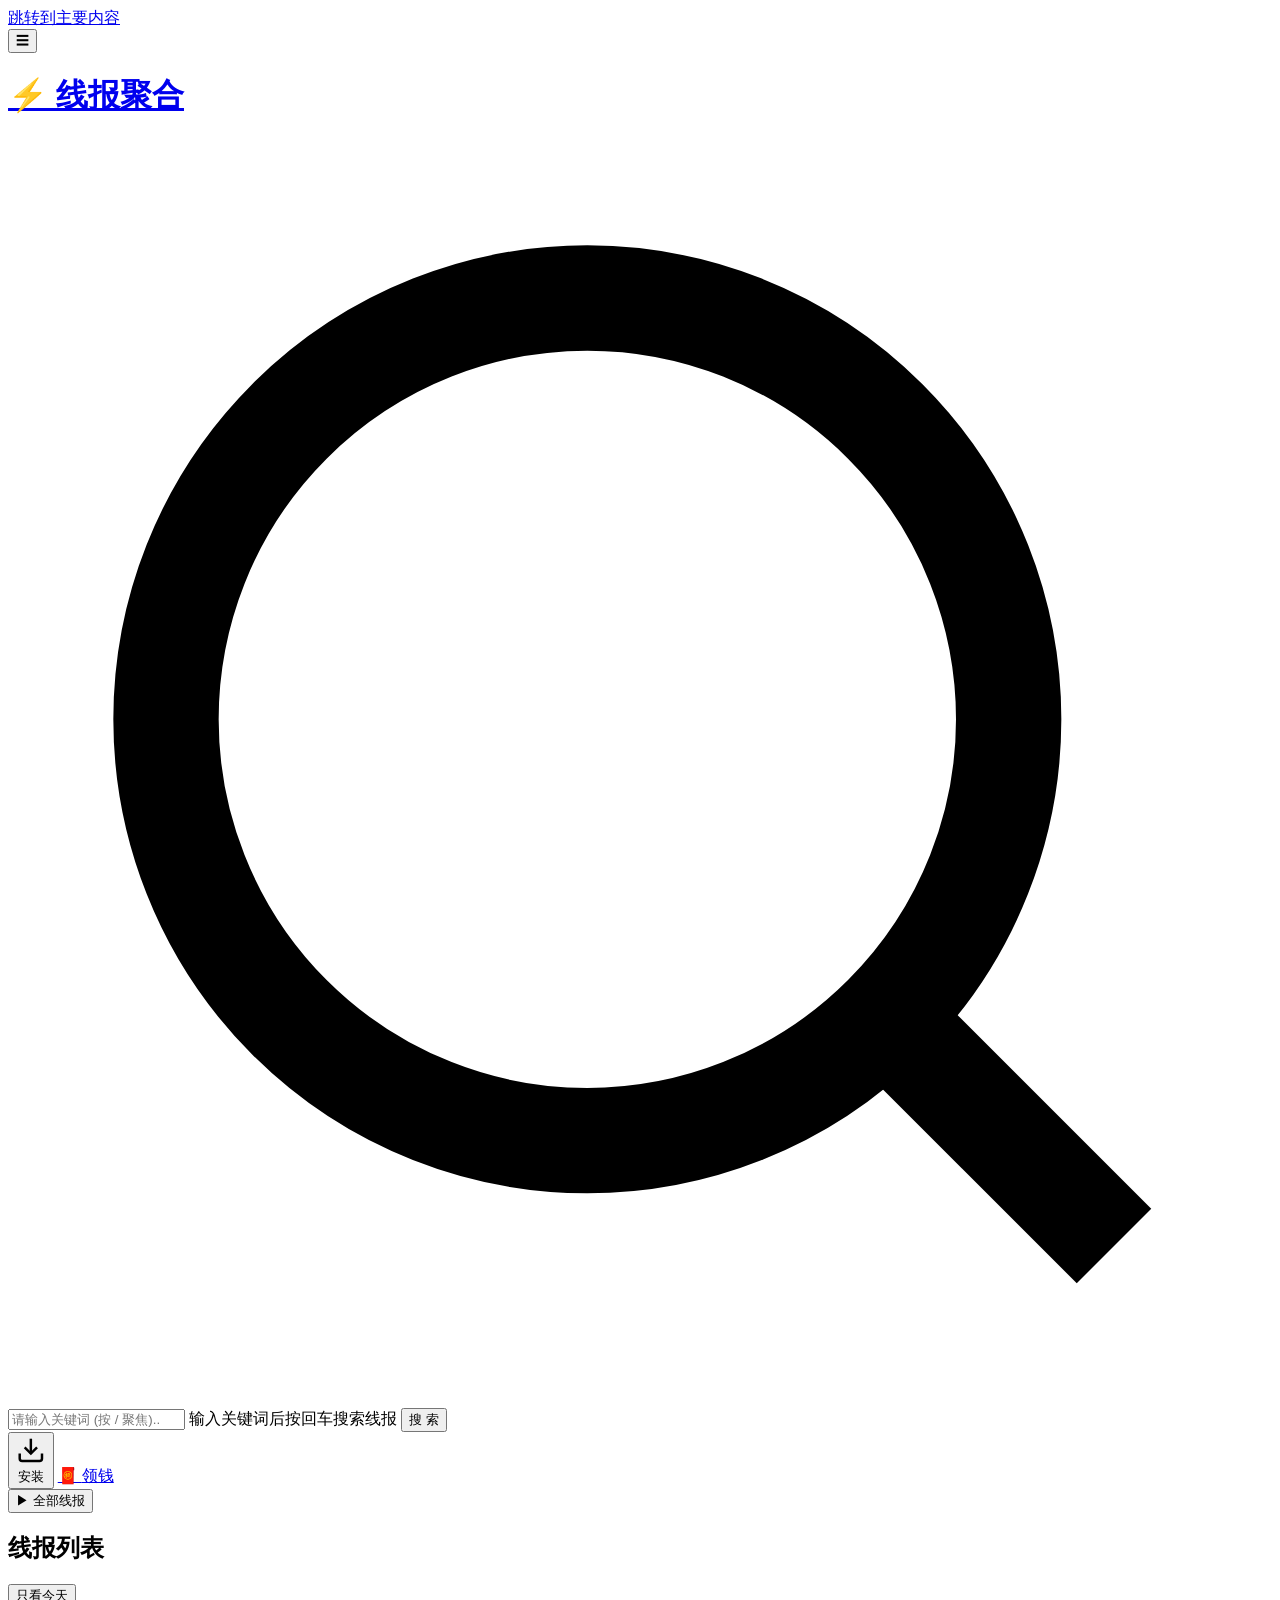
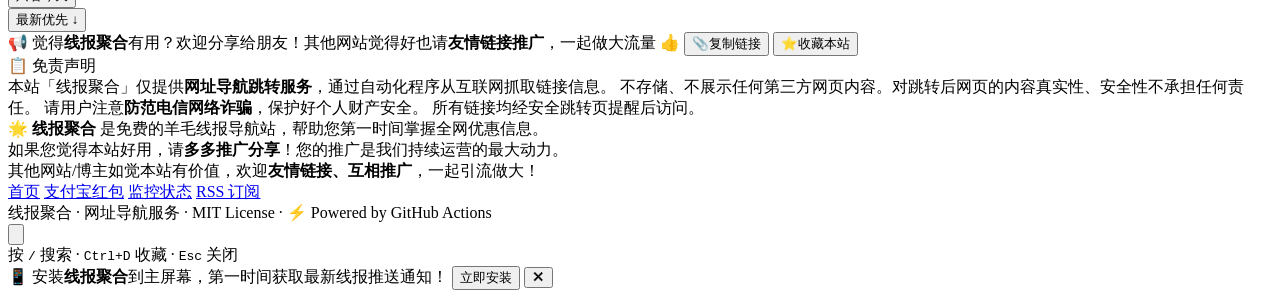
==== index.html @ 407265da "feat: add RSS subscribe link to footer" ====
<!DOCTYPE html>
<html lang="zh-CN">
<head>
<meta charset="UTF-8">
<meta name="viewport" content="width=device-width,initial-scale=1.0,viewport-fit=cover">
<meta http-equiv="X-Content-Type-Options" content="nosniff">
<meta http-equiv="Content-Security-Policy" content="default-src 'self'; style-src 'self' 'unsafe-inline'; script-src 'self' 'unsafe-inline'; img-src 'self' data: https:; connect-src 'self' https://gist.githubusercontent.com; font-src 'self'; object-src 'none'">
<meta http-equiv="Referrer-Policy" content="strict-origin-when-cross-origin">
<meta name="theme-color" content="#1976d2">
<title>线报聚合 - 实时监控全网羊毛线报</title>
<meta name="description" content="线报聚合：自动聚合全网羊毛线报、优惠信息、活动促销，实时更新，一键跳转。支持PWA推送通知，第一时间掌握最新线报">
<meta name="keywords" content="线报,羊毛,优惠,促销,薅羊毛,线报聚合,京东,淘宝,拼多多,红包,免费,限时活动">
<meta name="news_keywords" content="线报,羊毛,优惠,促销,红包">
<meta name="robots" content="index,follow,max-snippet:200,max-image-preview:large">
<meta name="renderer" content="webkit">
<meta name="apple-mobile-web-app-title" content="线报聚合">
<meta name="apple-mobile-web-app-capable" content="yes">
<!-- Open Graph -->
<meta property="og:title" content="线报聚合 - 实时监控全网羊毛线报">
<meta property="og:description" content="自动聚合全网羊毛线报、优惠促销信息，实时更新一键跳转，PWA推送通知第一时间掌握最新线报">
<meta property="og:type" content="website">
<meta property="og:url" content="./">
<meta property="og:image" content="./public/icon-512.png">
<meta property="og:site_name" content="线报聚合">
<meta property="og:locale" content="zh_CN">
<!-- Twitter Card -->
<meta name="twitter:card" content="summary_large_image">
<meta name="twitter:title" content="线报聚合 - 实时监控全网羊毛线报">
<meta name="twitter:description" content="自动聚合全网羊毛线报、优惠促销信息，实时更新一键跳转，PWA推送通知第一时间掌握最新线报">
<meta name="twitter:image" content="./public/icon-512.png">
<!-- Canonical -->
<link rel="canonical" href="./">
<link rel="dns-prefetch" href="https://github.githubassets.com">
<link rel="preload" href="items_latest.json" as="fetch" fetchpriority="high" crossorigin>
<!-- Icons -->
<link rel="icon" type="image/svg+xml" href="public/favicon.svg">
<link rel="apple-touch-icon" href="public/icon-192.png">
<link rel="manifest" href="manifest.json">
<link rel="alternate" type="application/atom+xml" title="线报聚合 RSS Feed" href="feed.xml">
<!-- JSON-LD -->
<script type="application/ld+json">
{"@context":"https://schema.org","@type":"WebApplication","name":"线报聚合","url":"./","description":"实时聚合全网羊毛线报、优惠促销信息，网址导航跳转服务","applicationCategory":"UtilitiesApplication","operatingSystem":"Web","offers":{"@type":"Offer","price":"0","priceCurrency":"CNY"},"browserRequirements":"Requires JavaScript. Requires HTML5."}
</script>
<script type="application/ld+json">
{"@context":"https://schema.org","@type":"DataFeed","name":"线报聚合 - 羊毛线报数据","description":"全网羊毛线报、优惠促销信息聚合数据","url":"./items.json","dataFeedElement":{"@type":"DataFeedItem","dateCreated":"2026-01-01"}}
</script>
<link rel="stylesheet" href="public/css/app.css?v=20250616">
</head>
<body>

<!-- Skip link for screen readers / keyboard users -->
<a id="skip-link" href="#content">跳转到主要内容</a>

<!-- ===== HEADER ===== -->
<header id="header" role="banner">
  <button id="icon-menu" onclick="toggleCatDropdown()" aria-label="打开来源分类菜单">&#9776;</button>
  <h1 id="logo"><a href="./" aria-label="线报聚合首页">⚡ 线报聚合</a></h1>
  <div class="header-divider" aria-hidden="true"></div>
  <form id="search-form" onsubmit="handleSearch(event)" role="search" aria-label="搜索线报">
    <svg viewBox="0 0 24 24" fill="none" stroke="currentColor" stroke-width="2" aria-hidden="true"><circle cx="11" cy="11" r="8"/><line x1="21" y1="21" x2="16.65" y2="16.65"/></svg>
    <input id="search-input" type="search" autocomplete="off" placeholder="请输入关键词 (按 / 聚焦).." aria-label="搜索关键词" aria-describedby="search-desc">
    <span id="search-desc" class="sr-only">输入关键词后按回车搜索线报</span>
    <button type="submit" id="search-btn" aria-label="执行搜索">搜 索</button>
  </form>
  <nav id="menu" role="navigation" aria-label="主导航">
    <button id="install-btn" onclick="installApp()" title="安装到主屏幕" aria-label="安装应用到主屏幕">
      <svg viewBox="0 0 24 24" fill="none" stroke="currentColor" stroke-width="2" aria-hidden="true"><path d="M21 15v4a2 2 0 0 1-2 2H5a2 2 0 0 1-2-2v-4"/><polyline points="7 10 12 15 17 10"/><line x1="12" y1="15" x2="12" y2="3"/></svg>
      <span>安装</span>
    </button>
    <a id="redpacket-btn" href="./alipay-redpacket.html" title="支付宝领红包" aria-label="支付宝每日领红包">
      🧧
      <span>领钱</span>
    </a>
  </nav>
</header>

<!-- ===== MOBILE CATEGORY TOGGLE ===== -->
<button id="cat-toggle-bar" onclick="toggleCatDropdown()" aria-label="展开来源分类" aria-expanded="false">
  <span class="toggle-arrow" aria-hidden="true">▶</span>
  <span id="cat-toggle-text">全部线报</span>
</button>
<div id="cat-dropdown" role="listbox" aria-label="选择来源分类"></div>

<!-- ===== MAIN APP ===== -->
<div id="app">
  <!-- Sidebar -->
  <aside id="sidebar" role="complementary" aria-label="来源分类筛选">
    <nav class="cat-section" id="sidebar-cats" role="navigation" aria-label="来源列表"></nav>
  </aside>

  <!-- Content -->
  <main id="content" role="main" aria-label="线报内容" tabindex="-1">
    <!-- View bar (mobile only) -->

    <!-- List View -->
    <section id="list-view" aria-label="线报列表">
      <h2 class="sr-only">线报列表</h2>
      <div id="status-bar" role="status" aria-live="polite">
        <span id="status-text" aria-busy="true">
          <div class="skeleton-item"><div class="skeleton-badge"></div><div class="skeleton-body"><div class="skeleton-line w80"></div><div class="skeleton-line w40"></div></div></div>
          <div class="skeleton-item"><div class="skeleton-badge"></div><div class="skeleton-body"><div class="skeleton-line w60"></div><div class="skeleton-line w40"></div></div></div>
          <div class="skeleton-item"><div class="skeleton-badge"></div><div class="skeleton-body"><div class="skeleton-line w80"></div><div class="skeleton-line w40"></div></div></div>
          <div class="skeleton-item"><div class="skeleton-badge"></div><div class="skeleton-body"><div class="skeleton-line w60"></div><div class="skeleton-line w40"></div></div></div>
          <div class="skeleton-item"><div class="skeleton-badge"></div><div class="skeleton-body"><div class="skeleton-line w80"></div><div class="skeleton-line w40"></div></div></div>
        </span>
        <span id="last-update"></span>
      </div>
      <div id="filter-toolbar" role="toolbar" aria-label="筛选与排序工具栏">
        <button id="today-toggle" class="filter-btn" onclick="toggleTodayFilter()" aria-label="只看今天的线报" aria-pressed="false">只看今天</button>
        <div class="toolbar-sep" aria-hidden="true"></div>
        <button id="sort-btn" class="filter-btn" onclick="toggleSortOrder()" aria-label="切换时间排序方式">最新优先 ↓</button>
        <span id="item-count" aria-live="polite"></span>
      </div>
      <!-- 推广横幅 -->
      <div id="promo-banner" role="complementary" aria-label="推广本站">
        <span class="promo-icon">📢</span>
        <span class="promo-text">觉得<strong>线报聚合</strong>有用？欢迎分享给朋友！其他网站觉得好也请<strong>友情链接推广</strong>，一起做大流量 👍</span>
        <span class="promo-actions">
          <button class="promo-btn promo-btn-primary" onclick="copySiteLink()">📎复制链接</button>
          <button class="promo-btn promo-btn-secondary" onclick="showBookmarkTip()">⭐收藏本站</button>
        </span>
      </div>
      <div class="list-wrap" id="item-list" role="list" aria-label="线报条目列表"></div>
      <nav id="pagination" role="navigation" aria-label="分页导航"></nav>
    </section>

    

  </main>
</div>

<!-- ===== FOOTER ===== -->
<footer id="footer" role="contentinfo">
  <div class="footer-inner">
    <!-- Disclaimer section -->
    <div class="footer-section">
      <div class="footer-section-title">📋 免责声明</div>
      <div class="footer-disclaimer">
        本站「线报聚合」仅提供<strong>网址导航跳转服务</strong>，通过自动化程序从互联网抓取链接信息。
        不存储、不展示任何第三方网页内容。对跳转后网页的内容真实性、安全性不承担任何责任。
        请用户注意<strong>防范电信网络诈骗</strong>，保护好个人财产安全。
        所有链接均经安全跳转页提醒后访问。
      </div>
    </div>
    <!-- Promo section -->
    <div class="footer-section">
      <div class="footer-promo">
        🌟 <strong>线报聚合</strong> 是免费的羊毛线报导航站，帮助您第一时间掌握全网优惠信息。<br>
        如果您觉得本站好用，请<strong>多多推广分享</strong>！您的推广是我们持续运营的最大动力。<br>
        其他网站/博主如觉本站有价值，欢迎<strong>友情链接、互相推广</strong>，一起引流做大！
      </div>
    </div>
    <!-- Links -->
    <div class="footer-links">
      <a href="./">首页</a>
      <a href="./alipay-redpacket.html">支付宝红包</a>
      <a href="./status.html">监控状态</a>
      <a href="./feed.xml" target="_blank" rel="noopener">RSS 订阅</a>
    </div>
    <div class="footer-copy">线报聚合 · 网址导航服务 · MIT License · ⚡ Powered by GitHub Actions</div>
  </div>
</footer>

<!-- ===== BACK TO TOP ===== -->
<button id="back-top" onclick="window.scrollTo({top:0,behavior:'smooth'})" aria-label="返回顶部">
  <svg viewBox="0 0 24 24" fill="none" stroke="currentColor" stroke-width="2" stroke-linecap="round" aria-hidden="true"><polyline points="18 15 12 9 6 15"/></svg>
</button>

<!-- Keyboard hints (desktop only) -->
<div class="kbd-hint" id="kbd-hint" aria-hidden="true">
  按 <kbd>/</kbd> 搜索 · <kbd>Ctrl+D</kbd> 收藏 · <kbd>Esc</kbd> 关闭
</div>

<!-- Bookmark Toast -->
<div id="bookmark-toast" role="alert" aria-live="polite"></div>

<!-- PWA Install Banner -->
<div id="pwa-banner" role="alert" aria-label="安装应用">
  <span class="pwa-icon">📱</span>
  <span class="pwa-text">安装<strong>线报聚合</strong>到主屏幕，第一时间获取最新线报推送通知！</span>
  <button class="pwa-btn" onclick="installApp()">立即安装</button>
  <button class="pwa-close" onclick="closePwaBanner()" aria-label="关闭安装提示">✕</button>
</div>

<script src="public/js/app.js?v=20250616"></script>
</body>
</html>
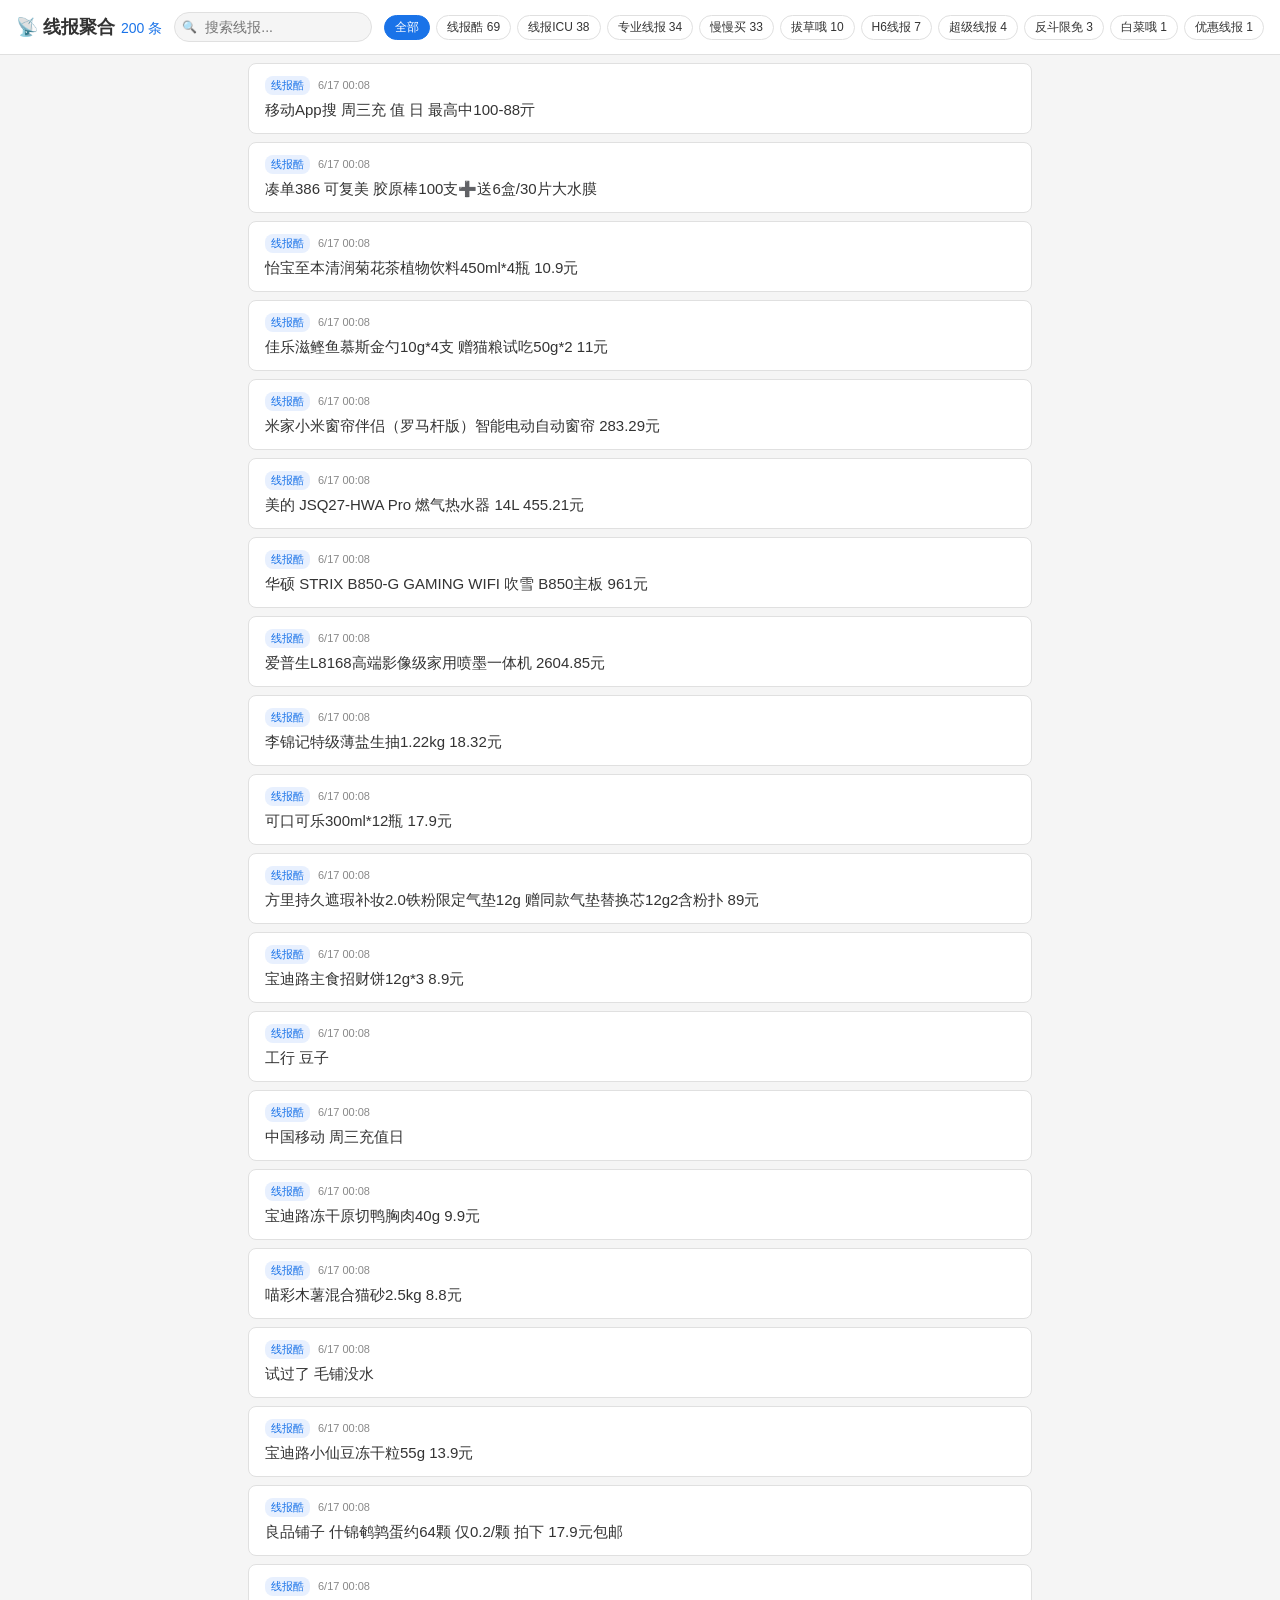
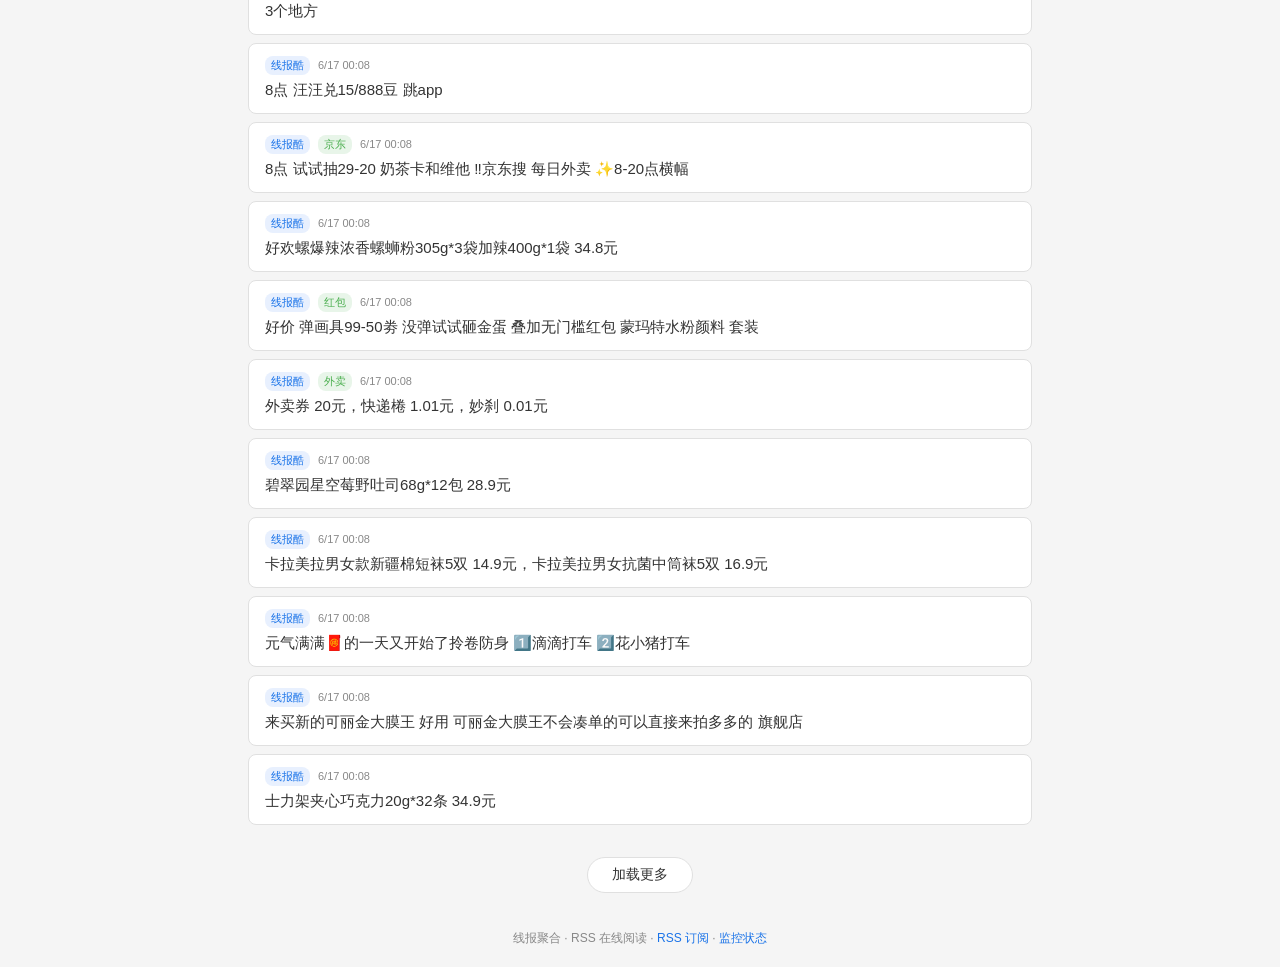
==== commit 48161004: "refactor: RSS-centric frontend - single HTML reads feed.xml only - New index.html: single-file RSS r" ====
--- a/index.html
+++ b/index.html
@@ -2,186 +2,236 @@
 <html lang="zh-CN">
 <head>
 <meta charset="UTF-8">
-<meta name="viewport" content="width=device-width,initial-scale=1.0,viewport-fit=cover">
-<meta http-equiv="X-Content-Type-Options" content="nosniff">
-<meta http-equiv="Content-Security-Policy" content="default-src 'self'; style-src 'self' 'unsafe-inline'; script-src 'self' 'unsafe-inline'; img-src 'self' data: https:; connect-src 'self' https://gist.githubusercontent.com; font-src 'self'; object-src 'none'">
-<meta http-equiv="Referrer-Policy" content="strict-origin-when-cross-origin">
-<meta name="theme-color" content="#1976d2">
-<title>线报聚合 - 实时监控全网羊毛线报</title>
-<meta name="description" content="线报聚合：自动聚合全网羊毛线报、优惠信息、活动促销，实时更新，一键跳转。支持PWA推送通知，第一时间掌握最新线报">
-<meta name="keywords" content="线报,羊毛,优惠,促销,薅羊毛,线报聚合,京东,淘宝,拼多多,红包,免费,限时活动">
-<meta name="news_keywords" content="线报,羊毛,优惠,促销,红包">
-<meta name="robots" content="index,follow,max-snippet:200,max-image-preview:large">
-<meta name="renderer" content="webkit">
-<meta name="apple-mobile-web-app-title" content="线报聚合">
-<meta name="apple-mobile-web-app-capable" content="yes">
-<!-- Open Graph -->
-<meta property="og:title" content="线报聚合 - 实时监控全网羊毛线报">
-<meta property="og:description" content="自动聚合全网羊毛线报、优惠促销信息，实时更新一键跳转，PWA推送通知第一时间掌握最新线报">
-<meta property="og:type" content="website">
-<meta property="og:url" content="./">
-<meta property="og:image" content="./public/icon-512.png">
-<meta property="og:site_name" content="线报聚合">
-<meta property="og:locale" content="zh_CN">
-<!-- Twitter Card -->
-<meta name="twitter:card" content="summary_large_image">
-<meta name="twitter:title" content="线报聚合 - 实时监控全网羊毛线报">
-<meta name="twitter:description" content="自动聚合全网羊毛线报、优惠促销信息，实时更新一键跳转，PWA推送通知第一时间掌握最新线报">
-<meta name="twitter:image" content="./public/icon-512.png">
-<!-- Canonical -->
-<link rel="canonical" href="./">
-<link rel="dns-prefetch" href="https://github.githubassets.com">
-<link rel="preload" href="items_latest.json" as="fetch" fetchpriority="high" crossorigin>
-<!-- Icons -->
-<link rel="icon" type="image/svg+xml" href="public/favicon.svg">
-<link rel="apple-touch-icon" href="public/icon-192.png">
-<link rel="manifest" href="manifest.json">
-<link rel="alternate" type="application/atom+xml" title="线报聚合 RSS Feed" href="feed.xml">
-<!-- JSON-LD -->
-<script type="application/ld+json">
-{"@context":"https://schema.org","@type":"WebApplication","name":"线报聚合","url":"./","description":"实时聚合全网羊毛线报、优惠促销信息，网址导航跳转服务","applicationCategory":"UtilitiesApplication","operatingSystem":"Web","offers":{"@type":"Offer","price":"0","priceCurrency":"CNY"},"browserRequirements":"Requires JavaScript. Requires HTML5."}
-</script>
-<script type="application/ld+json">
-{"@context":"https://schema.org","@type":"DataFeed","name":"线报聚合 - 羊毛线报数据","description":"全网羊毛线报、优惠促销信息聚合数据","url":"./items.json","dataFeedElement":{"@type":"DataFeedItem","dateCreated":"2026-01-01"}}
-</script>
-<link rel="stylesheet" href="public/css/app.css?v=20250616">
+<meta name="viewport" content="width=device-width,initial-scale=1.0">
+<title>线报聚合 - RSS 阅读器</title>
+<meta name="description" content="全网羊毛线报实时聚合，RSS 在线阅读">
+<meta name="theme-color" content="#1a73e8">
+<link rel="alternate" type="application/atom+xml" title="RSS Feed" href="feed.xml">
+<link rel="icon" href="data:image/svg+xml,<svg xmlns='http://www.w3.org/2000/svg' viewBox='0 0 100 100'><text y='.9em' font-size='90'>📡</text></svg>">
+<style>
+*{margin:0;padding:0;box-sizing:border-box}
+:root{--bg:#f5f5f5;--card:#fff;--text:#333;--text2:#888;--accent:#1a73e8;--border:#e0e0e0;--tag:#e8f0fe;--tag-text:#1a73e8;--new:#e8f5e9;--hover:#fafafa}
+@media(prefers-color-scheme:dark){:root{--bg:#1a1a1a;--card:#2a2a2a;--text:#e0e0e0;--text2:#999;--accent:#8ab4f8;--border:#404040;--tag:#1a3a5c;--tag-text:#8ab4f8;--new:#1a3a1a;--hover:#333}}
+body{font-family:-apple-system,BlinkMacSystemFont,"Segoe UI",Roboto,sans-serif;background:var(--bg);color:var(--text);line-height:1.5}
+header{background:var(--card);border-bottom:1px solid var(--border);padding:12px 16px;position:sticky;top:0;z-index:10;display:flex;align-items:center;gap:12px;flex-wrap:wrap}
+header h1{font-size:18px;white-space:nowrap}
+header h1 a{color:var(--text);text-decoration:none}
+header h1 span{color:var(--accent);font-size:14px;font-weight:normal;margin-left:6px}
+.search-box{flex:1;min-width:160px;max-width:320px;position:relative}
+.search-box input{width:100%;padding:6px 10px 6px 30px;border:1px solid var(--border);border-radius:20px;font-size:14px;background:var(--bg);color:var(--text);outline:none}
+.search-box input:focus{border-color:var(--accent)}
+.search-box::before{content:"🔍";position:absolute;left:8px;top:50%;transform:translateY(-50%);font-size:12px}
+.source-filter{display:flex;gap:6px;flex-wrap:wrap;align-items:center}
+.source-filter button{padding:3px 10px;border:1px solid var(--border);border-radius:14px;font-size:12px;background:var(--card);color:var(--text);cursor:pointer;white-space:nowrap}
+.source-filter button.active{background:var(--accent);color:#fff;border-color:var(--accent)}
+.source-filter button:hover{opacity:.85}
+.stats{font-size:12px;color:var(--text2);white-space:nowrap}
+main{max-width:800px;margin:0 auto;padding:8px}
+.entry{background:var(--card);border:1px solid var(--border);border-radius:8px;padding:12px 16px;margin-bottom:8px;transition:background .15s}
+.entry:hover{background:var(--hover)}
+.entry.is-new{border-left:3px solid var(--accent)}
+.entry-header{display:flex;align-items:center;gap:8px;margin-bottom:4px}
+.entry-source{font-size:11px;padding:1px 6px;border-radius:8px;background:var(--tag);color:var(--tag-text);white-space:nowrap}
+.entry-time{font-size:11px;color:var(--text2)}
+.entry-title{font-size:15px;font-weight:500}
+.entry-title a{color:var(--text);text-decoration:none}
+.entry-title a:hover{color:var(--accent)}
+.entry-cat{font-size:11px;padding:1px 6px;border-radius:8px;background:var(--new);color:#4caf50}
+.empty{text-align:center;padding:60px 20px;color:var(--text2)}
+.empty p{margin-top:8px;font-size:14px}
+.load-more{text-align:center;padding:16px}
+.load-more button{padding:8px 24px;border:1px solid var(--border);border-radius:20px;background:var(--card);color:var(--text);cursor:pointer;font-size:14px}
+.load-more button:hover{border-color:var(--accent);color:var(--accent)}
+footer{text-align:center;padding:20px;font-size:12px;color:var(--text2)}
+footer a{color:var(--accent);text-decoration:none}
+.loading{text-align:center;padding:40px;color:var(--text2)}
+@media(max-width:600px){
+  header{padding:8px 12px;gap:8px}
+  header h1{font-size:16px}
+  .search-box{max-width:none;min-width:100px}
+  main{padding:4px}
+  .entry{padding:10px 12px;border-radius:6px}
+  .entry-title{font-size:14px}
+}
+</style>
 </head>
 <body>
-
-<!-- Skip link for screen readers / keyboard users -->
-<a id="skip-link" href="#content">跳转到主要内容</a>
-
-<!-- ===== HEADER ===== -->
-<header id="header" role="banner">
-  <button id="icon-menu" onclick="toggleCatDropdown()" aria-label="打开来源分类菜单">&#9776;</button>
-  <h1 id="logo"><a href="./" aria-label="线报聚合首页">⚡ 线报聚合</a></h1>
-  <div class="header-divider" aria-hidden="true"></div>
-  <form id="search-form" onsubmit="handleSearch(event)" role="search" aria-label="搜索线报">
-    <svg viewBox="0 0 24 24" fill="none" stroke="currentColor" stroke-width="2" aria-hidden="true"><circle cx="11" cy="11" r="8"/><line x1="21" y1="21" x2="16.65" y2="16.65"/></svg>
-    <input id="search-input" type="search" autocomplete="off" placeholder="请输入关键词 (按 / 聚焦).." aria-label="搜索关键词" aria-describedby="search-desc">
-    <span id="search-desc" class="sr-only">输入关键词后按回车搜索线报</span>
-    <button type="submit" id="search-btn" aria-label="执行搜索">搜 索</button>
-  </form>
-  <nav id="menu" role="navigation" aria-label="主导航">
-    <button id="install-btn" onclick="installApp()" title="安装到主屏幕" aria-label="安装应用到主屏幕">
-      <svg viewBox="0 0 24 24" fill="none" stroke="currentColor" stroke-width="2" aria-hidden="true"><path d="M21 15v4a2 2 0 0 1-2 2H5a2 2 0 0 1-2-2v-4"/><polyline points="7 10 12 15 17 10"/><line x1="12" y1="15" x2="12" y2="3"/></svg>
-      <span>安装</span>
-    </button>
-    <a id="redpacket-btn" href="./alipay-redpacket.html" title="支付宝领红包" aria-label="支付宝每日领红包">
-      🧧
-      <span>领钱</span>
-    </a>
-  </nav>
+<header>
+  <h1><a href="./">📡 线报聚合</a><span id="count"></span></h1>
+  <div class="search-box"><input type="text" id="search" placeholder="搜索线报..."></div>
+  <div class="source-filter" id="sources"></div>
 </header>
-
-<!-- ===== MOBILE CATEGORY TOGGLE ===== -->
-<button id="cat-toggle-bar" onclick="toggleCatDropdown()" aria-label="展开来源分类" aria-expanded="false">
-  <span class="toggle-arrow" aria-hidden="true">▶</span>
-  <span id="cat-toggle-text">全部线报</span>
-</button>
-<div id="cat-dropdown" role="listbox" aria-label="选择来源分类"></div>
-
-<!-- ===== MAIN APP ===== -->
-<div id="app">
-  <!-- Sidebar -->
-  <aside id="sidebar" role="complementary" aria-label="来源分类筛选">
-    <nav class="cat-section" id="sidebar-cats" role="navigation" aria-label="来源列表"></nav>
-  </aside>
-
-  <!-- Content -->
-  <main id="content" role="main" aria-label="线报内容" tabindex="-1">
-    <!-- View bar (mobile only) -->
-
-    <!-- List View -->
-    <section id="list-view" aria-label="线报列表">
-      <h2 class="sr-only">线报列表</h2>
-      <div id="status-bar" role="status" aria-live="polite">
-        <span id="status-text" aria-busy="true">
-          <div class="skeleton-item"><div class="skeleton-badge"></div><div class="skeleton-body"><div class="skeleton-line w80"></div><div class="skeleton-line w40"></div></div></div>
-          <div class="skeleton-item"><div class="skeleton-badge"></div><div class="skeleton-body"><div class="skeleton-line w60"></div><div class="skeleton-line w40"></div></div></div>
-          <div class="skeleton-item"><div class="skeleton-badge"></div><div class="skeleton-body"><div class="skeleton-line w80"></div><div class="skeleton-line w40"></div></div></div>
-          <div class="skeleton-item"><div class="skeleton-badge"></div><div class="skeleton-body"><div class="skeleton-line w60"></div><div class="skeleton-line w40"></div></div></div>
-          <div class="skeleton-item"><div class="skeleton-badge"></div><div class="skeleton-body"><div class="skeleton-line w80"></div><div class="skeleton-line w40"></div></div></div>
-        </span>
-        <span id="last-update"></span>
-      </div>
-      <div id="filter-toolbar" role="toolbar" aria-label="筛选与排序工具栏">
-        <button id="today-toggle" class="filter-btn" onclick="toggleTodayFilter()" aria-label="只看今天的线报" aria-pressed="false">只看今天</button>
-        <div class="toolbar-sep" aria-hidden="true"></div>
-        <button id="sort-btn" class="filter-btn" onclick="toggleSortOrder()" aria-label="切换时间排序方式">最新优先 ↓</button>
-        <span id="item-count" aria-live="polite"></span>
-      </div>
-      <!-- 推广横幅 -->
-      <div id="promo-banner" role="complementary" aria-label="推广本站">
-        <span class="promo-icon">📢</span>
-        <span class="promo-text">觉得<strong>线报聚合</strong>有用？欢迎分享给朋友！其他网站觉得好也请<strong>友情链接推广</strong>，一起做大流量 👍</span>
-        <span class="promo-actions">
-          <button class="promo-btn promo-btn-primary" onclick="copySiteLink()">📎复制链接</button>
-          <button class="promo-btn promo-btn-secondary" onclick="showBookmarkTip()">⭐收藏本站</button>
-        </span>
-      </div>
-      <div class="list-wrap" id="item-list" role="list" aria-label="线报条目列表"></div>
-      <nav id="pagination" role="navigation" aria-label="分页导航"></nav>
-    </section>
-
-    
-
-  </main>
-</div>
-
-<!-- ===== FOOTER ===== -->
-<footer id="footer" role="contentinfo">
-  <div class="footer-inner">
-    <!-- Disclaimer section -->
-    <div class="footer-section">
-      <div class="footer-section-title">📋 免责声明</div>
-      <div class="footer-disclaimer">
-        本站「线报聚合」仅提供<strong>网址导航跳转服务</strong>，通过自动化程序从互联网抓取链接信息。
-        不存储、不展示任何第三方网页内容。对跳转后网页的内容真实性、安全性不承担任何责任。
-        请用户注意<strong>防范电信网络诈骗</strong>，保护好个人财产安全。
-        所有链接均经安全跳转页提醒后访问。
-      </div>
-    </div>
-    <!-- Promo section -->
-    <div class="footer-section">
-      <div class="footer-promo">
-        🌟 <strong>线报聚合</strong> 是免费的羊毛线报导航站，帮助您第一时间掌握全网优惠信息。<br>
-        如果您觉得本站好用，请<strong>多多推广分享</strong>！您的推广是我们持续运营的最大动力。<br>
-        其他网站/博主如觉本站有价值，欢迎<strong>友情链接、互相推广</strong>，一起引流做大！
-      </div>
-    </div>
-    <!-- Links -->
-    <div class="footer-links">
-      <a href="./">首页</a>
-      <a href="./alipay-redpacket.html">支付宝红包</a>
-      <a href="./status.html">监控状态</a>
-      <a href="./feed.xml" target="_blank" rel="noopener">RSS 订阅</a>
-    </div>
-    <div class="footer-copy">线报聚合 · 网址导航服务 · MIT License · ⚡ Powered by GitHub Actions</div>
-  </div>
-</footer>
-
-<!-- ===== BACK TO TOP ===== -->
-<button id="back-top" onclick="window.scrollTo({top:0,behavior:'smooth'})" aria-label="返回顶部">
-  <svg viewBox="0 0 24 24" fill="none" stroke="currentColor" stroke-width="2" stroke-linecap="round" aria-hidden="true"><polyline points="18 15 12 9 6 15"/></svg>
-</button>
-
-<!-- Keyboard hints (desktop only) -->
-<div class="kbd-hint" id="kbd-hint" aria-hidden="true">
-  按 <kbd>/</kbd> 搜索 · <kbd>Ctrl+D</kbd> 收藏 · <kbd>Esc</kbd> 关闭
-</div>
-
-<!-- Bookmark Toast -->
-<div id="bookmark-toast" role="alert" aria-live="polite"></div>
-
-<!-- PWA Install Banner -->
-<div id="pwa-banner" role="alert" aria-label="安装应用">
-  <span class="pwa-icon">📱</span>
-  <span class="pwa-text">安装<strong>线报聚合</strong>到主屏幕，第一时间获取最新线报推送通知！</span>
-  <button class="pwa-btn" onclick="installApp()">立即安装</button>
-  <button class="pwa-close" onclick="closePwaBanner()" aria-label="关闭安装提示">✕</button>
-</div>
-
-<script src="public/js/app.js?v=20250616"></script>
+<main id="feed"><div class="loading">加载中...</div></main>
+<div class="load-more" id="more" style="display:none"><button onclick="showMore()">加载更多</button></div>
+<footer>线报聚合 · RSS 在线阅读 · <a href="feed.xml" target="_blank">RSS 订阅</a> · <a href="status.html">监控状态</a></footer>
+
+<script>
+var PAGE_SIZE = 30;
+var allEntries = [];
+var filtered = [];
+var activeSource = 'all';
+var searchQuery = '';
+var shown = 0;
+
+function parseFeed(xml) {
+  var parser = new DOMParser();
+  var doc = parser.parseFromString(xml, 'text/xml');
+  var ns = 'http://www.w3.org/2005/Atom';
+  var entries = [];
+  var els = doc.getElementsByTagNameNS(ns, 'entry');
+  for (var i = 0; i < els.length; i++) {
+    var e = els[i];
+    var title = e.getElementsByTagNameNS(ns, 'title');
+    var link = e.getElementsByTagNameNS(ns, 'link');
+    var updated = e.getElementsByTagNameNS(ns, 'updated');
+    var content = e.getElementsByTagNameNS(ns, 'content');
+    var category = e.getElementsByTagNameNS(ns, 'category');
+
+    var titleText = title.length ? title[0].textContent : '';
+    var href = link.length ? link[0].getAttribute('href') : '';
+    var timeText = updated.length ? updated[0].textContent : '';
+    var contentText = content.length ? content[0].textContent : '';
+    var catText = category.length ? category[0].getAttribute('term') : '';
+
+    // Extract source from content like "来源: XXX | 链接: ..."
+    var source = '';
+    if (contentText) {
+      var parts = contentText.split('|');
+      for (var j = 0; j < parts.length; j++) {
+        var p = parts[j].trim();
+        if (p.indexOf('来源:') === 0 || p.indexOf('来源：') === 0) {
+          source = p.replace(/^来源[:：]\s*/, '');
+          break;
+        }
+      }
+    }
+
+    // Format time for display
+    var displayTime = '';
+    var diffMin = 0;
+    if (timeText) {
+      var d = new Date(timeText);
+      if (!isNaN(d.getTime())) {
+        diffMin = Math.floor((Date.now() - d.getTime()) / 60000);
+        if (diffMin < 60) {
+          displayTime = diffMin <= 1 ? '刚刚' : diffMin + ' 分钟前';
+        } else if (diffMin < 1440) {
+          displayTime = Math.floor(diffMin / 60) + ' 小时前';
+        } else {
+          displayTime = (d.getMonth() + 1) + '/' + d.getDate() + ' ' +
+            String(d.getHours()).padStart(2, '0') + ':' + String(d.getMinutes()).padStart(2, '0');
+        }
+      }
+    }
+
+    entries.push({
+      title: titleText,
+      href: href,
+      time: timeText,
+      displayTime: displayTime,
+      source: source,
+      category: catText,
+      isNew: diffMin > 0 && diffMin < 60
+    });
+  }
+  return entries;
+}
+
+function render() {
+  var feed = document.getElementById('feed');
+  if (filtered.length === 0) {
+    feed.innerHTML = '<div class="empty"><p>没有匹配的线报</p></div>';
+    document.getElementById('more').style.display = 'none';
+    return;
+  }
+
+  var end = Math.min(shown + PAGE_SIZE, filtered.length);
+  var html = '';
+  for (var i = shown; i < end; i++) {
+    var e = filtered[i];
+    var cls = 'entry' + (e.isNew ? ' is-new' : '');
+    html += '<div class="' + cls + '">';
+    html += '<div class="entry-header">';
+    if (e.source) html += '<span class="entry-source">' + esc(e.source) + '</span>';
+    if (e.category) html += '<span class="entry-cat">' + esc(e.category) + '</span>';
+    html += '<span class="entry-time">' + esc(e.displayTime) + '</span>';
+    html += '</div>';
+    html += '<div class="entry-title"><a href="' + esc(e.href) + '" target="_blank" rel="noopener">' + esc(e.title) + '</a></div>';
+    html += '</div>';
+  }
+  if (shown === 0) {
+    feed.innerHTML = html;
+  } else {
+    feed.insertAdjacentHTML('beforeend', html);
+  }
+  shown = end;
+  document.getElementById('more').style.display = shown < filtered.length ? '' : 'none';
+  document.getElementById('count').textContent = filtered.length + ' 条';
+}
+
+function esc(s) {
+  if (!s) return '';
+  return s.replace(/&/g, '&amp;').replace(/</g, '&lt;').replace(/>/g, '&gt;').replace(/"/g, '&quot;');
+}
+
+function applyFilter() {
+  filtered = allEntries.filter(function(e) {
+    if (activeSource !== 'all' && e.source !== activeSource) return false;
+    if (searchQuery && e.title.indexOf(searchQuery) === -1 && e.source.indexOf(searchQuery) === -1) return false;
+    return true;
+  });
+  shown = 0;
+  render();
+}
+
+function showMore() {
+  render();
+}
+
+function buildSourceFilter() {
+  var counts = {};
+  allEntries.forEach(function(e) {
+    if (e.source) counts[e.source] = (counts[e.source] || 0) + 1;
+  });
+  var sorted = Object.keys(counts).sort(function(a, b) { return counts[b] - counts[a]; });
+  var html = '<button class="' + (activeSource === 'all' ? 'active' : '') + '" onclick="setSource(\'all\')">全部</button>';
+  sorted.forEach(function(s) {
+    html += '<button class="' + (activeSource === s ? 'active' : '') + '" onclick="setSource(\'' + esc(s) + '\')">' + esc(s) + ' ' + counts[s] + '</button>';
+  });
+  document.getElementById('sources').innerHTML = html;
+}
+
+function setSource(s) {
+  activeSource = s;
+  buildSourceFilter();
+  applyFilter();
+}
+
+// Search
+var searchTimer;
+document.getElementById('search').addEventListener('input', function() {
+  clearTimeout(searchTimer);
+  searchTimer = setTimeout(function() {
+    searchQuery = document.getElementById('search').value.trim();
+    applyFilter();
+  }, 200);
+});
+
+// Load feed
+fetch('feed.xml?t=' + Date.now())
+  .then(function(r) {
+    if (!r.ok) throw new Error('HTTP ' + r.status);
+    return r.text();
+  })
+  .then(function(xml) {
+    allEntries = parseFeed(xml);
+    buildSourceFilter();
+    applyFilter();
+  })
+  .catch(function(err) {
+    document.getElementById('feed').innerHTML =
+      '<div class="empty"><p>加载失败: ' + esc(err.message) + '</p></div>';
+  });
+</script>
 </body>
 </html>
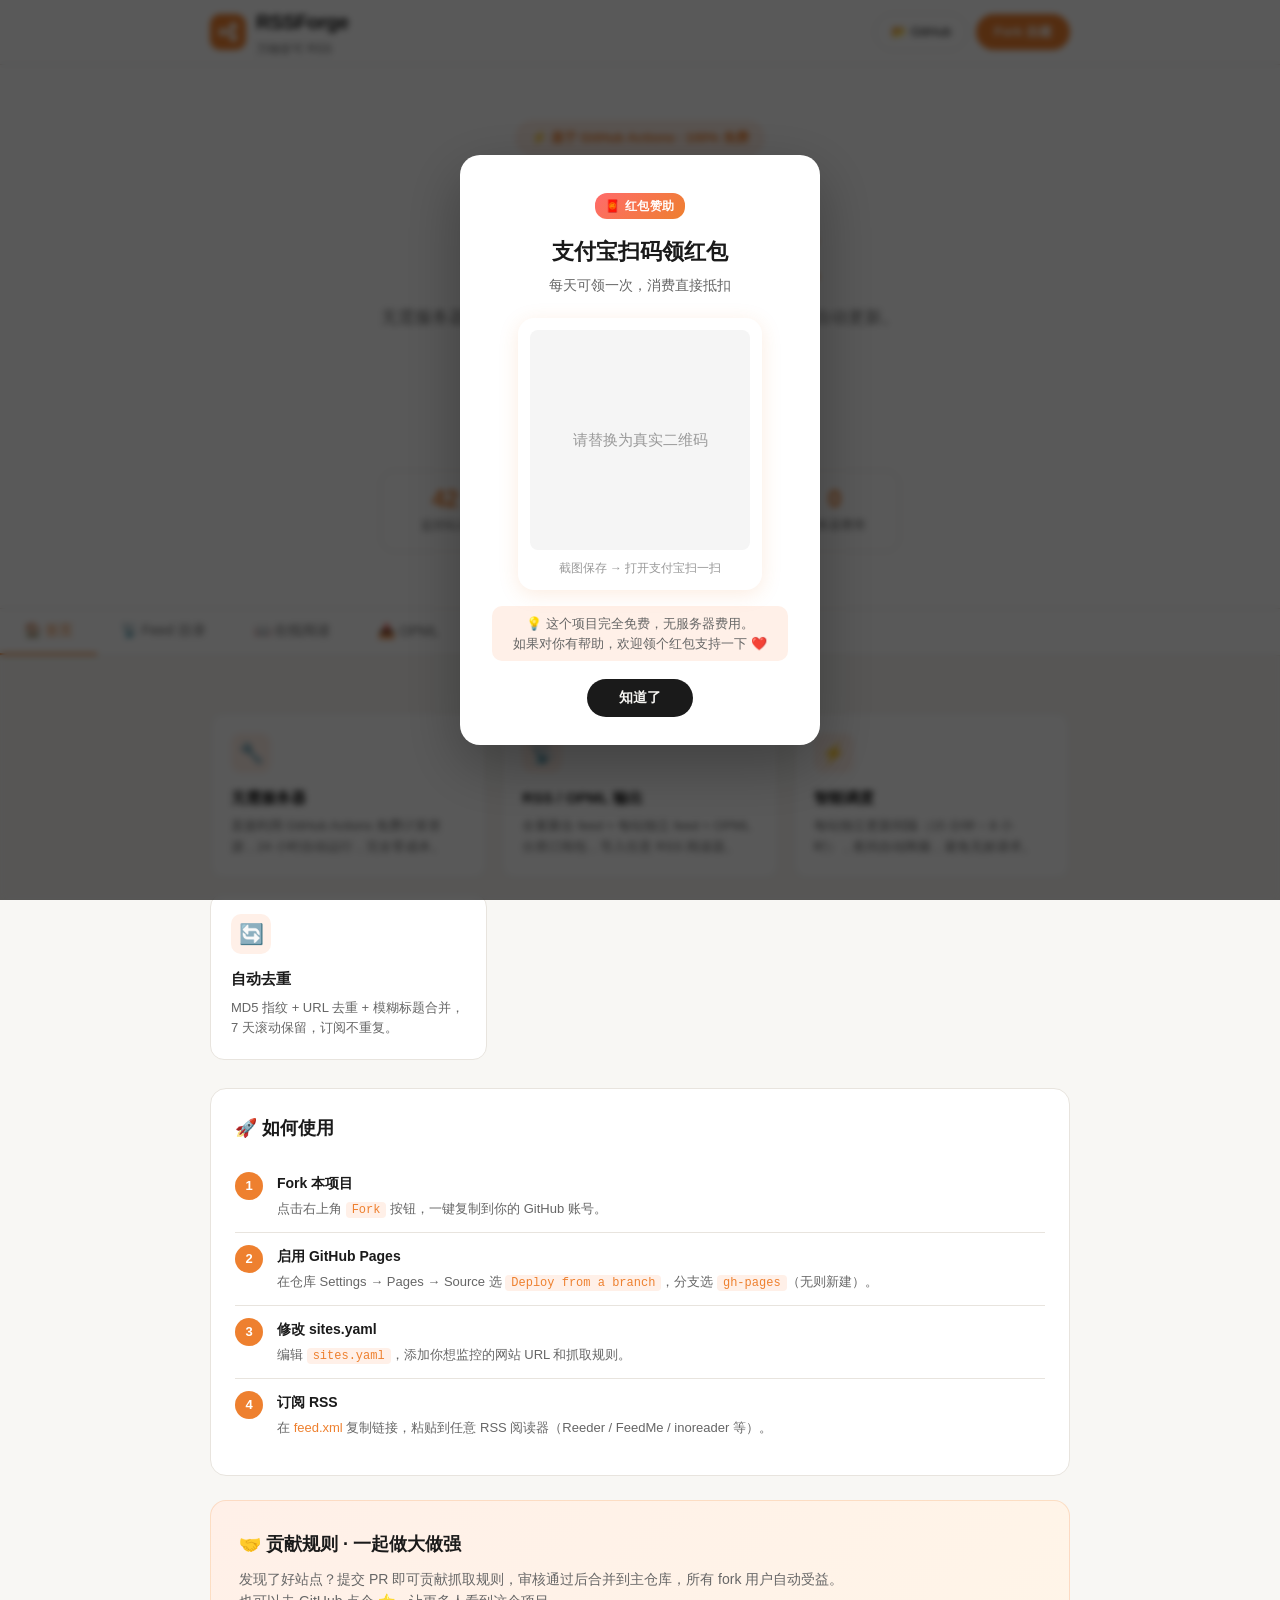
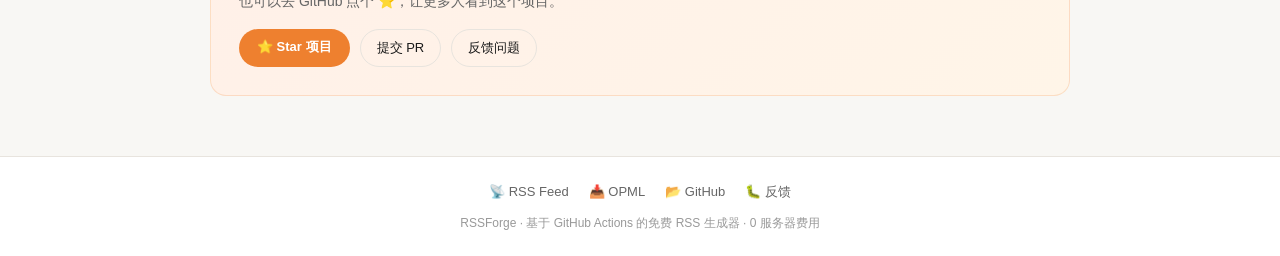
==== commit 7161f310: "🔗 同步仓库重命名（site-update-monitor → RSSForge）" ====
--- a/index.html
+++ b/index.html
@@ -3,235 +3,1063 @@
 <head>
 <meta charset="UTF-8">
 <meta name="viewport" content="width=device-width,initial-scale=1.0">
-<title>线报聚合 - RSS 阅读器</title>
-<meta name="description" content="全网羊毛线报实时聚合，RSS 在线阅读">
-<meta name="theme-color" content="#1a73e8">
-<link rel="alternate" type="application/atom+xml" title="RSS Feed" href="feed.xml">
-<link rel="icon" href="data:image/svg+xml,<svg xmlns='http://www.w3.org/2000/svg' viewBox='0 0 100 100'><text y='.9em' font-size='90'>📡</text></svg>">
+<title>RSSForge · 万物皆可 RSS</title>
+<meta name="description" content="基于 GitHub 的 RSS 订阅源生成器，无服务器、免费、可持续更新。给任何没有 RSS 的网站生成订阅源。">
+<meta name="theme-color" content="#ee802f">
+<link rel="alternate" type="application/atom+xml" title="全量订阅" href="feed.xml">
+<link rel="icon" href="data:image/svg+xml,<svg xmlns='http://www.w3.org/2000/svg' viewBox='0 0 100 100'><circle cx='50' cy='50' r='45' fill='%23ee802f'/><circle cx='30' cy='35' r='8' fill='white'/><circle cx='30' cy='65' r='8' fill='white'/><circle cx='65' cy='50' r='8' fill='white'/><path d='M30 35 L65 50 M30 65 L65 50' stroke='white' stroke-width='5' stroke-linecap='round'/></svg>">
 <style>
-*{margin:0;padding:0;box-sizing:border-box}
-:root{--bg:#f5f5f5;--card:#fff;--text:#333;--text2:#888;--accent:#1a73e8;--border:#e0e0e0;--tag:#e8f0fe;--tag-text:#1a73e8;--new:#e8f5e9;--hover:#fafafa}
-@media(prefers-color-scheme:dark){:root{--bg:#1a1a1a;--card:#2a2a2a;--text:#e0e0e0;--text2:#999;--accent:#8ab4f8;--border:#404040;--tag:#1a3a5c;--tag-text:#8ab4f8;--new:#1a3a1a;--hover:#333}}
-body{font-family:-apple-system,BlinkMacSystemFont,"Segoe UI",Roboto,sans-serif;background:var(--bg);color:var(--text);line-height:1.5}
-header{background:var(--card);border-bottom:1px solid var(--border);padding:12px 16px;position:sticky;top:0;z-index:10;display:flex;align-items:center;gap:12px;flex-wrap:wrap}
-header h1{font-size:18px;white-space:nowrap}
-header h1 a{color:var(--text);text-decoration:none}
-header h1 span{color:var(--accent);font-size:14px;font-weight:normal;margin-left:6px}
-.search-box{flex:1;min-width:160px;max-width:320px;position:relative}
-.search-box input{width:100%;padding:6px 10px 6px 30px;border:1px solid var(--border);border-radius:20px;font-size:14px;background:var(--bg);color:var(--text);outline:none}
-.search-box input:focus{border-color:var(--accent)}
-.search-box::before{content:"🔍";position:absolute;left:8px;top:50%;transform:translateY(-50%);font-size:12px}
-.source-filter{display:flex;gap:6px;flex-wrap:wrap;align-items:center}
-.source-filter button{padding:3px 10px;border:1px solid var(--border);border-radius:14px;font-size:12px;background:var(--card);color:var(--text);cursor:pointer;white-space:nowrap}
-.source-filter button.active{background:var(--accent);color:#fff;border-color:var(--accent)}
-.source-filter button:hover{opacity:.85}
-.stats{font-size:12px;color:var(--text2);white-space:nowrap}
-main{max-width:800px;margin:0 auto;padding:8px}
-.entry{background:var(--card);border:1px solid var(--border);border-radius:8px;padding:12px 16px;margin-bottom:8px;transition:background .15s}
-.entry:hover{background:var(--hover)}
-.entry.is-new{border-left:3px solid var(--accent)}
-.entry-header{display:flex;align-items:center;gap:8px;margin-bottom:4px}
-.entry-source{font-size:11px;padding:1px 6px;border-radius:8px;background:var(--tag);color:var(--tag-text);white-space:nowrap}
-.entry-time{font-size:11px;color:var(--text2)}
-.entry-title{font-size:15px;font-weight:500}
-.entry-title a{color:var(--text);text-decoration:none}
-.entry-title a:hover{color:var(--accent)}
-.entry-cat{font-size:11px;padding:1px 6px;border-radius:8px;background:var(--new);color:#4caf50}
-.empty{text-align:center;padding:60px 20px;color:var(--text2)}
-.empty p{margin-top:8px;font-size:14px}
-.load-more{text-align:center;padding:16px}
-.load-more button{padding:8px 24px;border:1px solid var(--border);border-radius:20px;background:var(--card);color:var(--text);cursor:pointer;font-size:14px}
-.load-more button:hover{border-color:var(--accent);color:var(--accent)}
-footer{text-align:center;padding:20px;font-size:12px;color:var(--text2)}
-footer a{color:var(--accent);text-decoration:none}
-.loading{text-align:center;padding:40px;color:var(--text2)}
-@media(max-width:600px){
-  header{padding:8px 12px;gap:8px}
-  header h1{font-size:16px}
-  .search-box{max-width:none;min-width:100px}
-  main{padding:4px}
-  .entry{padding:10px 12px;border-radius:6px}
-  .entry-title{font-size:14px}
+:root {
+  --bg: #f8f7f4;
+  --card: #fff;
+  --card-hover: #fff5ee;
+  --text: #1a1a1a;
+  --text2: #666;
+  --text3: #999;
+  --accent: #ee802f;
+  --accent-dark: #d4691f;
+  --accent-light: #fff0e8;
+  --border: #e8e4de;
+  --rss: #ee802f;
+  --green: #4caf50;
+  --blue: #2196f3;
+  --shadow: 0 2px 12px rgba(0,0,0,0.07);
+  --shadow-hover: 0 6px 24px rgba(0,0,0,0.12);
+}
+@media (prefers-color-scheme: dark) {
+  :root {
+    --bg: #1a1a1a;
+    --card: #252525;
+    --card-hover: #2d2d2d;
+    --text: #e8e4de;
+    --text2: #999;
+    --text3: #666;
+    --border: #333;
+    --accent-light: #2a1a0a;
+    --shadow: 0 2px 12px rgba(0,0,0,0.3);
+    --shadow-hover: 0 6px 24px rgba(0,0,0,0.4);
+  }
+}
+
+* { margin: 0; padding: 0; box-sizing: border-box; }
+body {
+  font-family: -apple-system, BlinkMacSystemFont, "Segoe UI", Roboto, "Helvetica Neue", sans-serif;
+  background: var(--bg);
+  color: var(--text);
+  line-height: 1.7;
+  min-height: 100vh;
+}
+a { color: var(--accent); text-decoration: none; }
+a:hover { text-decoration: underline; }
+button { cursor: pointer; font-family: inherit; }
+
+/* ==================== 弹窗 ==================== */
+#alipay-modal {
+  display: none;
+  position: fixed;
+  inset: 0;
+  background: rgba(0,0,0,0.65);
+  z-index: 9999;
+  justify-content: center;
+  align-items: center;
+  backdrop-filter: blur(3px);
+}
+#alipay-modal.show { display: flex; }
+
+.modal-box {
+  background: var(--card);
+  border-radius: 20px;
+  padding: 36px 32px 28px;
+  max-width: 360px;
+  width: 90%;
+  text-align: center;
+  position: relative;
+  box-shadow: 0 20px 60px rgba(0,0,0,0.3);
+  animation: pop-in 0.3s cubic-bezier(0.34, 1.56, 0.64, 1);
+}
+@keyframes pop-in {
+  from { transform: scale(0.7); opacity: 0; }
+  to { transform: scale(1); opacity: 1; }
+}
+
+.modal-badge {
+  display: inline-block;
+  background: linear-gradient(135deg, #ff6b6b, #ee802f);
+  color: #fff;
+  font-size: 12px;
+  font-weight: 700;
+  padding: 3px 10px;
+  border-radius: 12px;
+  margin-bottom: 14px;
+  letter-spacing: 0.5px;
+}
+
+.modal-title {
+  font-size: 22px;
+  font-weight: 700;
+  color: var(--text);
+  margin-bottom: 4px;
+}
+.modal-sub {
+  font-size: 14px;
+  color: var(--text2);
+  margin-bottom: 20px;
+}
+
+.modal-qr {
+  background: #fff;
+  border-radius: 16px;
+  padding: 12px;
+  display: inline-block;
+  box-shadow: 0 4px 20px rgba(238,128,47,0.15);
+  margin-bottom: 16px;
+}
+.modal-qr img {
+  width: 220px;
+  height: 220px;
+  border-radius: 8px;
+  display: block;
+}
+.modal-qr-msg {
+  font-size: 12px;
+  color: #999;
+  margin-top: 8px;
+}
+
+.modal-tip {
+  font-size: 13px;
+  color: var(--text2);
+  margin-bottom: 18px;
+  background: var(--accent-light);
+  padding: 8px 14px;
+  border-radius: 10px;
+  line-height: 1.5;
+}
+
+.modal-close {
+  background: var(--text);
+  color: var(--bg);
+  border: none;
+  padding: 10px 32px;
+  border-radius: 24px;
+  font-size: 14px;
+  font-weight: 600;
+  transition: opacity 0.2s;
+}
+.modal-close:hover { opacity: 0.8; }
+
+/* ==================== Header ==================== */
+header {
+  background: var(--card);
+  border-bottom: 1px solid var(--border);
+  position: sticky;
+  top: 0;
+  z-index: 100;
+}
+.header-inner {
+  max-width: 900px;
+  margin: 0 auto;
+  padding: 0 20px;
+  height: 64px;
+  display: flex;
+  align-items: center;
+  justify-content: space-between;
+  gap: 16px;
+}
+.logo {
+  display: flex;
+  align-items: center;
+  gap: 10px;
+  text-decoration: none;
+}
+.logo-icon {
+  width: 36px;
+  height: 36px;
+  background: var(--accent);
+  border-radius: 10px;
+  display: flex;
+  align-items: center;
+  justify-content: center;
+  flex-shrink: 0;
+}
+.logo-icon svg { width: 22px; height: 22px; }
+.logo-text {
+  font-size: 20px;
+  font-weight: 700;
+  color: var(--text);
+  letter-spacing: -0.5px;
+}
+.logo-tagline {
+  font-size: 12px;
+  color: var(--text2);
+  display: none;
+}
+@media (min-width: 500px) { .logo-tagline { display: block; } }
+
+.header-actions { display: flex; gap: 8px; align-items: center; flex-wrap: wrap; }
+.btn-ghost {
+  padding: 7px 16px;
+  border: 1.5px solid var(--border);
+  border-radius: 20px;
+  font-size: 13px;
+  background: transparent;
+  color: var(--text);
+  text-decoration: none;
+  transition: all 0.15s;
+}
+.btn-ghost:hover { border-color: var(--accent); color: var(--accent); text-decoration: none; }
+.btn-primary {
+  padding: 7px 18px;
+  background: var(--accent);
+  color: #fff !important;
+  border: none;
+  border-radius: 20px;
+  font-size: 13px;
+  font-weight: 600;
+  text-decoration: none;
+  transition: background 0.15s;
+}
+.btn-primary:hover { background: var(--accent-dark); text-decoration: none; }
+
+/* ==================== Hero ==================== */
+.hero {
+  background: var(--card);
+  border-bottom: 1px solid var(--border);
+  padding: 56px 20px;
+  text-align: center;
+}
+.hero-inner { max-width: 700px; margin: 0 auto; }
+
+.hero-badge {
+  display: inline-flex;
+  align-items: center;
+  gap: 6px;
+  background: var(--accent-light);
+  color: var(--accent);
+  font-size: 13px;
+  font-weight: 600;
+  padding: 5px 14px;
+  border-radius: 20px;
+  margin-bottom: 20px;
+  border: 1px solid rgba(238,128,47,0.2);
+}
+
+.hero h1 {
+  font-size: clamp(28px, 6vw, 48px);
+  font-weight: 800;
+  color: var(--text);
+  line-height: 1.2;
+  letter-spacing: -1.5px;
+  margin-bottom: 14px;
+}
+.hero h1 .accent { color: var(--accent); }
+
+.hero-desc {
+  font-size: clamp(15px, 2.5vw, 17px);
+  color: var(--text2);
+  max-width: 560px;
+  margin: 0 auto 28px;
+  line-height: 1.7;
+}
+
+.hero-actions { display: flex; gap: 10px; justify-content: center; flex-wrap: wrap; margin-bottom: 28px; }
+.hero-actions .btn-primary { padding: 11px 28px; font-size: 15px; border-radius: 24px; }
+.hero-actions .btn-ghost { padding: 10px 24px; font-size: 15px; border-radius: 24px; }
+
+/* Stats */
+.hero-stats {
+  display: flex;
+  justify-content: center;
+  gap: 0;
+  margin-top: 32px;
+  border: 1px solid var(--border);
+  border-radius: 14px;
+  overflow: hidden;
+  max-width: 520px;
+  margin-left: auto;
+  margin-right: auto;
+  background: var(--card);
+}
+.stat-item {
+  flex: 1;
+  padding: 16px 12px;
+  text-align: center;
+  border-right: 1px solid var(--border);
+}
+.stat-item:last-child { border-right: none; }
+.stat-num {
+  font-size: 24px;
+  font-weight: 800;
+  color: var(--accent);
+  line-height: 1;
+  margin-bottom: 4px;
+}
+.stat-label { font-size: 12px; color: var(--text2); }
+
+/* ==================== Nav tabs ==================== */
+.tabs {
+  display: flex;
+  background: var(--card);
+  border-bottom: 1px solid var(--border);
+  position: sticky;
+  top: 64px;
+  z-index: 90;
+  overflow-x: auto;
+}
+.tab {
+  padding: 13px 24px;
+  font-size: 14px;
+  font-weight: 500;
+  cursor: pointer;
+  border: none;
+  border-bottom: 2.5px solid transparent;
+  background: none;
+  color: var(--text2);
+  white-space: nowrap;
+  transition: color 0.15s;
+}
+.tab.active { color: var(--accent); border-bottom-color: var(--accent); }
+.tab:hover:not(.active) { color: var(--text); }
+
+/* ==================== Main ==================== */
+main { max-width: 900px; margin: 0 auto; padding: 0 20px 60px; }
+.section { display: none; padding-top: 24px; }
+.section.active { display: block; }
+
+/* ==================== 首页说明 ==================== */
+.section-home { padding-top: 32px; }
+
+.info-grid {
+  display: grid;
+  grid-template-columns: repeat(auto-fill, minmax(260px, 1fr));
+  gap: 14px;
+  margin-bottom: 28px;
+}
+.info-card {
+  background: var(--card);
+  border: 1px solid var(--border);
+  border-radius: 14px;
+  padding: 20px;
+  transition: border-color 0.15s, box-shadow 0.15s;
+}
+.info-card:hover { border-color: var(--accent); box-shadow: var(--shadow-hover); }
+.info-card-icon {
+  width: 40px;
+  height: 40px;
+  background: var(--accent-light);
+  border-radius: 10px;
+  display: flex;
+  align-items: center;
+  justify-content: center;
+  margin-bottom: 12px;
+  font-size: 20px;
+}
+.info-card h3 { font-size: 15px; font-weight: 600; margin-bottom: 6px; }
+.info-card p { font-size: 13px; color: var(--text2); line-height: 1.6; }
+
+/* How it works */
+.how-box {
+  background: var(--card);
+  border: 1px solid var(--border);
+  border-radius: 16px;
+  padding: 24px;
+  margin-bottom: 24px;
+}
+.how-box h2 { font-size: 18px; font-weight: 700; margin-bottom: 16px; }
+.steps { display: flex; flex-direction: column; gap: 0; }
+.step {
+  display: flex;
+  gap: 14px;
+  align-items: flex-start;
+  padding: 12px 0;
+  border-bottom: 1px solid var(--border);
+}
+.step:last-child { border-bottom: none; }
+.step-num {
+  width: 28px;
+  height: 28px;
+  background: var(--accent);
+  color: #fff;
+  border-radius: 50%;
+  display: flex;
+  align-items: center;
+  justify-content: center;
+  font-size: 13px;
+  font-weight: 700;
+  flex-shrink: 0;
+}
+.step-content h4 { font-size: 14px; font-weight: 600; margin-bottom: 2px; }
+.step-content p { font-size: 13px; color: var(--text2); }
+.step-content code {
+  background: var(--accent-light);
+  color: var(--accent);
+  padding: 1px 6px;
+  border-radius: 4px;
+  font-size: 12px;
+  font-family: monospace;
+}
+
+/* Contribute */
+.contribute {
+  background: linear-gradient(135deg, var(--accent-light), #fff5e8);
+  border: 1px solid rgba(238,128,47,0.2);
+  border-radius: 16px;
+  padding: 28px;
+  margin-top: 8px;
+}
+@media (prefers-color-scheme: dark) {
+  .contribute { background: linear-gradient(135deg, #1a0e00, #2a1a08); }
+  .contribute { border-color: rgba(238,128,47,0.3); }
+}
+.contribute h2 { font-size: 18px; font-weight: 700; margin-bottom: 8px; }
+.contribute p { font-size: 14px; color: var(--text2); margin-bottom: 16px; line-height: 1.6; }
+.contribute-actions { display: flex; gap: 10px; flex-wrap: wrap; }
+
+/* ==================== Feed 目录 ==================== */
+.opml-grid {
+  display: grid;
+  grid-template-columns: repeat(auto-fill, minmax(260px, 1fr));
+  gap: 12px;
+  margin-bottom: 24px;
+}
+.opml-card {
+  background: var(--card);
+  border: 1px solid var(--border);
+  border-radius: 14px;
+  padding: 18px;
+  transition: border-color 0.15s, box-shadow 0.15s;
+}
+.opml-card:hover { border-color: var(--accent); box-shadow: var(--shadow-hover); }
+.opml-card h3 { font-size: 15px; font-weight: 600; margin-bottom: 4px; }
+.opml-card .cat-desc { font-size: 12px; color: var(--text2); margin-bottom: 12px; }
+.opml-card .btn-group { display: flex; gap: 6px; flex-wrap: wrap; }
+.btn {
+  display: inline-flex;
+  align-items: center;
+  gap: 4px;
+  padding: 5px 14px;
+  border-radius: 16px;
+  font-size: 12px;
+  font-weight: 500;
+  cursor: pointer;
+  border: none;
+  transition: all 0.15s;
+  text-decoration: none;
+}
+.btn-rss { background: var(--rss); color: #fff; }
+.btn-rss:hover { background: #d4691f; text-decoration: none; color: #fff; }
+.btn-opml { background: var(--accent); color: #fff; }
+.btn-opml:hover { background: var(--accent-dark); text-decoration: none; color: #fff; }
+.btn-copy { background: var(--card); color: var(--text); border: 1px solid var(--border); }
+.btn-copy:hover { border-color: var(--accent); color: var(--accent); }
+
+/* Feed directory */
+#feed-directory { margin-top: 8px; }
+.cat-section { margin-bottom: 28px; }
+.cat-title {
+  font-size: 16px;
+  font-weight: 700;
+  padding-bottom: 8px;
+  border-bottom: 2px solid var(--border);
+  margin-bottom: 8px;
+  display: flex;
+  align-items: center;
+  gap: 8px;
+}
+.feed-list { list-style: none; }
+.feed-item {
+  display: flex;
+  align-items: center;
+  gap: 10px;
+  padding: 9px 12px;
+  border-radius: 10px;
+  transition: background 0.1s;
+}
+.feed-item:hover { background: var(--card-hover); }
+.feed-icon { color: var(--rss); font-size: 15px; flex-shrink: 0; }
+.feed-name { font-size: 14px; flex: 1; font-weight: 500; }
+.feed-meta { display: flex; gap: 6px; align-items: center; flex-shrink: 0; }
+.feed-interval {
+  font-size: 11px;
+  background: var(--accent-light);
+  color: var(--accent);
+  padding: 2px 7px;
+  border-radius: 8px;
+  font-weight: 500;
+}
+.feed-count {
+  font-size: 11px;
+  background: var(--border);
+  color: var(--text2);
+  padding: 2px 7px;
+  border-radius: 8px;
+}
+.feed-copy {
+  font-size: 11px;
+  padding: 2px 9px;
+  border: 1px solid var(--border);
+  border-radius: 8px;
+  background: var(--card);
+  color: var(--text2);
+}
+.feed-copy:hover { border-color: var(--accent); color: var(--accent); }
+
+/* ==================== Reader ==================== */
+.search-box { margin-bottom: 12px; }
+.search-box input {
+  width: 100%;
+  padding: 10px 16px;
+  border: 1.5px solid var(--border);
+  border-radius: 20px;
+  font-size: 14px;
+  background: var(--card);
+  color: var(--text);
+  outline: none;
+  transition: border-color 0.15s;
+}
+.search-box input:focus { border-color: var(--accent); }
+
+.source-filter { display: flex; gap: 6px; flex-wrap: wrap; margin-bottom: 14px; }
+.source-filter button {
+  padding: 4px 12px;
+  border: 1px solid var(--border);
+  border-radius: 16px;
+  font-size: 12px;
+  background: var(--card);
+  color: var(--text);
+  transition: all 0.15s;
+}
+.source-filter button.active { background: var(--accent); color: #fff; border-color: var(--accent); }
+
+.entry {
+  background: var(--card);
+  border: 1px solid var(--border);
+  border-radius: 12px;
+  padding: 14px 16px;
+  margin-bottom: 8px;
+  transition: box-shadow 0.15s;
+}
+.entry:hover { box-shadow: var(--shadow); }
+.entry.is-new { border-left: 3px solid var(--accent); }
+.entry-header { display: flex; align-items: center; gap: 8px; margin-bottom: 5px; flex-wrap: wrap; }
+.entry-source {
+  font-size: 11px;
+  padding: 1px 7px;
+  border-radius: 8px;
+  background: var(--accent-light);
+  color: var(--accent);
+  font-weight: 500;
+}
+.entry-time { font-size: 11px; color: var(--text2); }
+.entry-title { font-size: 15px; font-weight: 500; margin-bottom: 4px; }
+.entry-title a { color: var(--text); text-decoration: none; }
+.entry-title a:hover { color: var(--accent); }
+.entry-desc { font-size: 13px; color: var(--text2); line-height: 1.5; }
+.load-more { text-align: center; padding: 20px; }
+.load-more button {
+  padding: 9px 28px;
+  border: 1.5px solid var(--border);
+  border-radius: 24px;
+  background: var(--card);
+  color: var(--text);
+  font-size: 14px;
+  transition: all 0.15s;
+}
+.load-more button:hover { border-color: var(--accent); color: var(--accent); }
+.empty { text-align: center; padding: 48px; color: var(--text2); }
+
+/* ==================== Footer ==================== */
+footer {
+  border-top: 1px solid var(--border);
+  background: var(--card);
+  padding: 24px 20px;
+  text-align: center;
+}
+footer-inner { max-width: 900px; margin: 0 auto; }
+.footer-links { display: flex; justify-content: center; gap: 20px; flex-wrap: wrap; margin-bottom: 10px; }
+.footer-links a { font-size: 13px; color: var(--text2); }
+.footer-links a:hover { color: var(--accent); }
+footer p { font-size: 12px; color: var(--text3); }
+
+/* Responsive */
+@media (max-width: 600px) {
+  .opml-grid { grid-template-columns: 1fr; }
+  .info-grid { grid-template-columns: 1fr; }
+  .hero { padding: 36px 16px; }
+  .hero-stats { flex-direction: column; }
+  .stat-item { border-right: none; border-bottom: 1px solid var(--border); }
+  .stat-item:last-child { border-bottom: none; }
+  .modal-box { padding: 28px 20px; }
+  .modal-qr img { width: 180px; height: 180px; }
 }
 </style>
 </head>
 <body>
+
+<!-- ==================== 支付宝弹窗 ==================== -->
+<div id="alipay-modal">
+  <div class="modal-box">
+    <div class="modal-badge">🧧 红包赞助</div>
+    <div class="modal-title">支付宝扫码领红包</div>
+    <div class="modal-sub">每天可领一次，消费直接抵扣</div>
+    <div class="modal-qr">
+      <img src="public/alipay-redpacket.jpg" alt="支付宝红包码" onerror="this.src='data:image/svg+xml,<svg xmlns=\'http://www.w3.org/2000/svg\' viewBox=\'0 0 200 200\'><rect width=\'200\' height=\'200\' fill=\'%23f5f5f5\'/><text x=\'50%25\' y=\'50%25\' text-anchor=\'middle\' dy=\'.3em\' font-size=\'14\' fill=\'%23999\'>请替换为真实二维码</text></svg>'">
+      <div class="modal-qr-msg">截图保存 → 打开支付宝扫一扫</div>
+    </div>
+    <div class="modal-tip">
+      💡 这个项目完全免费，无服务器费用。<br>
+      如果对你有帮助，欢迎领个红包支持一下 ❤️
+    </div>
+    <button class="modal-close" onclick="closeAlipay()">知道了</button>
+  </div>
+</div>
+
+<!-- ==================== Header ==================== -->
 <header>
-  <h1><a href="./">📡 线报聚合</a><span id="count"></span></h1>
-  <div class="search-box"><input type="text" id="search" placeholder="搜索线报..."></div>
-  <div class="source-filter" id="sources"></div>
+  <div class="header-inner">
+    <a class="logo" href="./">
+      <div class="logo-icon">
+        <svg viewBox="0 0 24 24" fill="none" stroke="white" stroke-width="2.5">
+          <circle cx="6" cy="12" r="3"/><circle cx="18" cy="6" r="3"/><circle cx="18" cy="18" r="3"/>
+          <path d="M8.5 12h7M13.5 8.5l3.5-1.5M13.5 15.5l3.5 1.5" stroke-linecap="round"/>
+        </svg>
+      </div>
+      <div>
+        <div class="logo-text">RSSForge</div>
+        <div class="logo-tagline">万物皆可 RSS</div>
+      </div>
+    </a>
+    <div class="header-actions">
+      <a class="btn-ghost" href="https://github.com/gitfox-enter/RSSForge" target="_blank">📂 GitHub</a>
+      <a class="btn-primary" href="https://github.com/gitfox-enter/RSSForge/fork" target="_blank">Fork 自建</a>
+    </div>
+  </div>
 </header>
-<main id="feed"><div class="loading">加载中...</div></main>
-<div class="load-more" id="more" style="display:none"><button onclick="showMore()">加载更多</button></div>
-<footer>线报聚合 · RSS 在线阅读 · <a href="feed.xml" target="_blank">RSS 订阅</a> · <a href="status.html">监控状态</a></footer>
-
+
+<!-- ==================== Hero ==================== -->
+<div class="hero">
+  <div class="hero-inner">
+    <div class="hero-badge">⚡ 基于 GitHub Actions · 100% 免费</div>
+    <h1>给任何网站<br>生成 <span class="accent">RSS 订阅源</span></h1>
+    <p class="hero-desc">
+      无需服务器、无需维护，只需 Fork 项目，GitHub Actions 自动更新。<br>
+      支持任意网站，让没有 RSS 的页面也能订阅。
+    </p>
+    <div class="hero-actions">
+      <a class="btn-primary" href="feed.xml" target="_blank">📡 订阅全量 Feed</a>
+      <a class="btn-ghost" href="opml.xml" download>📥 下载 OPML</a>
+    </div>
+    <div class="hero-stats">
+      <div class="stat-item">
+        <div class="stat-num" id="stat-sites">42</div>
+        <div class="stat-label">监控站点</div>
+      </div>
+      <div class="stat-item">
+        <div class="stat-num" id="stat-feeds">17</div>
+        <div class="stat-label">活跃 Feed</div>
+      </div>
+      <div class="stat-item">
+        <div class="stat-num">15min</div>
+        <div class="stat-label">最快更新</div>
+      </div>
+      <div class="stat-item">
+        <div class="stat-num">0</div>
+        <div class="stat-label">服务器费用</div>
+      </div>
+    </div>
+  </div>
+</div>
+
+<!-- ==================== Nav ==================== -->
+<nav class="tabs">
+  <button class="tab active" onclick="switchTab('home')">🏠 首页</button>
+  <button class="tab" onclick="switchTab('feeds')">📡 Feed 目录</button>
+  <button class="tab" onclick="switchTab('reader')">📖 在线阅读</button>
+  <button class="tab" onclick="switchTab('opml')">📥 OPML</button>
+</nav>
+
+<!-- ==================== Main ==================== -->
+<main>
+
+  <!-- 首页说明 -->
+  <div class="section active" id="sec-home">
+    <div class="section-home">
+      <div class="info-grid">
+        <div class="info-card">
+          <div class="info-card-icon">🔧</div>
+          <h3>无需服务器</h3>
+          <p>直接利用 GitHub Actions 免费计算资源，24 小时自动运行，完全零成本。</p>
+        </div>
+        <div class="info-card">
+          <div class="info-card-icon">📡</div>
+          <h3>RSS / OPML 输出</h3>
+          <p>全量聚合 feed + 每站独立 feed + OPML 分类订阅包，导入任意 RSS 阅读器。</p>
+        </div>
+        <div class="info-card">
+          <div class="info-card-icon">⚡</div>
+          <h3>智能调度</h3>
+          <p>每站独立更新间隔（15 分钟 ~ 8 小时），夜间自动降频，避免无效请求。</p>
+        </div>
+        <div class="info-card">
+          <div class="info-card-icon">🔄</div>
+          <h3>自动去重</h3>
+          <p>MD5 指纹 + URL 去重 + 模糊标题合并，7 天滚动保留，订阅不重复。</p>
+        </div>
+      </div>
+
+      <div class="how-box">
+        <h2>🚀 如何使用</h2>
+        <div class="steps">
+          <div class="step">
+            <div class="step-num">1</div>
+            <div class="step-content">
+              <h4> Fork 本项目</h4>
+              <p>点击右上角 <code>Fork</code> 按钮，一键复制到你的 GitHub 账号。</p>
+            </div>
+          </div>
+          <div class="step">
+            <div class="step-num">2</div>
+            <div class="step-content">
+              <h4>启用 GitHub Pages</h4>
+              <p>在仓库 Settings → Pages → Source 选 <code>Deploy from a branch</code>，分支选 <code>gh-pages</code>（无则新建）。</p>
+            </div>
+          </div>
+          <div class="step">
+            <div class="step-num">3</div>
+            <div class="step-content">
+              <h4>修改 sites.yaml</h4>
+              <p>编辑 <code>sites.yaml</code>，添加你想监控的网站 URL 和抓取规则。</p>
+            </div>
+          </div>
+          <div class="step">
+            <div class="step-num">4</div>
+            <div class="step-content">
+              <h4>订阅 RSS</h4>
+              <p>在 <a href="feed.xml" target="_blank">feed.xml</a> 复制链接，粘贴到任意 RSS 阅读器（Reeder / FeedMe / inoreader 等）。</p>
+            </div>
+          </div>
+        </div>
+      </div>
+
+      <div class="contribute">
+        <h2>🤝 贡献规则 · 一起做大做强</h2>
+        <p>
+          发现了好站点？提交 PR 即可贡献抓取规则，审核通过后合并到主仓库，所有 fork 用户自动受益。<br>
+          也可以去 GitHub 点个 ⭐，让更多人看到这个项目。
+        </p>
+        <div class="contribute-actions">
+          <a class="btn-primary" href="https://github.com/gitfox-enter/RSSForge" target="_blank">⭐ Star 项目</a>
+          <a class="btn-ghost" href="https://github.com/gitfox-enter/RSSForge/pulls" target="_blank">提交 PR</a>
+          <a class="btn-ghost" href="https://github.com/gitfox-enter/RSSForge/issues" target="_blank">反馈问题</a>
+        </div>
+      </div>
+    </div>
+  </div>
+
+  <!-- Feed 目录 -->
+  <div class="section" id="sec-feeds">
+    <h2 style="font-size:20px;font-weight:700;margin-bottom:16px">📡 可用订阅源</h2>
+    <div class="opml-grid">
+      <div class="opml-card">
+        <h3>📡 全量聚合</h3>
+        <p class="cat-desc">所有站点线报合并输出</p>
+        <div class="btn-group">
+          <a class="btn btn-rss" href="feed.xml" target="_blank">订阅</a>
+          <button class="btn btn-copy" onclick="copyUrl('feed.xml')">复制链接</button>
+        </div>
+      </div>
+    </div>
+    <div id="feed-directory"></div>
+  </div>
+
+  <!-- 在线阅读 -->
+  <div class="section" id="sec-reader">
+    <div class="search-box">
+      <input type="text" id="search" placeholder="搜索线报标题..." oninput="filterEntries()">
+    </div>
+    <div class="source-filter" id="sources"></div>
+    <div id="feed"></div>
+    <div class="load-more" id="more" style="display:none">
+      <button onclick="showMore()">加载更多 ↓</button>
+    </div>
+  </div>
+
+  <!-- OPML -->
+  <div class="section" id="sec-opml">
+    <h2 style="font-size:20px;font-weight:700;margin-bottom:8px">📥 OPML 一键订阅</h2>
+    <p style="font-size:13px;color:var(--text2);margin-bottom:20px">
+      下载 OPML 文件后导入 RSS 阅读器（Reeder / FeedMe / inoreader 等），自动添加全部订阅。
+    </p>
+    <div class="opml-grid">
+      <div class="opml-card">
+        <h3>📦 全部订阅</h3>
+        <p class="cat-desc">全部站点，含分类文件夹</p>
+        <div class="btn-group">
+          <a class="btn btn-opml" href="opml.xml" download>下载 OPML</a>
+          <button class="btn btn-copy" onclick="copyUrl('opml.xml')">复制链接</button>
+        </div>
+      </div>
+      <div class="opml-card">
+        <h3>🔥 线报站</h3>
+        <p class="cat-desc">综合线报薅羊毛源</p>
+        <div class="btn-group">
+          <a class="btn btn-opml" href="opml-线报站.xml" download>下载</a>
+        </div>
+      </div>
+      <div class="opml-card">
+        <h3>💰 购物比价</h3>
+        <p class="cat-desc">白菜价购物优惠源</p>
+        <div class="btn-group">
+          <a class="btn btn-opml" href="opml-购物比价.xml" download>下载</a>
+        </div>
+      </div>
+      <div class="opml-card">
+        <h3>💿 软件站</h3>
+        <p class="cat-desc">软件资源下载源</p>
+        <div class="btn-group">
+          <a class="btn btn-opml" href="opml-软件站.xml" download>下载</a>
+        </div>
+      </div>
+      <div class="opml-card">
+        <h3>💬 论坛社区</h3>
+        <p class="cat-desc">论坛讨论社区源</p>
+        <div class="btn-group">
+          <a class="btn btn-opml" href="opml-论坛.xml" download>下载</a>
+        </div>
+      </div>
+      <div class="opml-card">
+        <h3>🌐 其他来源</h3>
+        <p class="cat-desc">不在以上分类的源</p>
+        <div class="btn-group">
+          <a class="btn btn-opml" href="opml-其他.xml" download>下载</a>
+        </div>
+      </div>
+    </div>
+    <div class="contribute" style="margin-top:16px">
+      <h2>🧧 支付宝扫码领红包</h2>
+      <p>每天可领一次，消费直接抵扣。觉得项目有用？领个红包支持一下 ❤️</p>
+      <div style="background:#fff;border-radius:12px;padding:12px;display:inline-block;margin:8px 0">
+        <img src="public/alipay-redpacket.jpg" style="width:180px;border-radius:8px" alt="支付宝红包"
+          onerror="this.style.display='none'">
+      </div>
+    </div>
+  </div>
+
+</main>
+
+<!-- ==================== Footer ==================== -->
+<footer>
+  <div class="footer-inner">
+    <div class="footer-links">
+      <a href="feed.xml" target="_blank">📡 RSS Feed</a>
+      <a href="opml.xml" download>📥 OPML</a>
+      <a href="https://github.com/gitfox-enter/RSSForge" target="_blank">📂 GitHub</a>
+      <a href="https://github.com/gitfox-enter/RSSForge/issues" target="_blank">🐛 反馈</a>
+    </div>
+    <p>RSSForge · 基于 GitHub Actions 的免费 RSS 生成器 · 0 服务器费用</p>
+  </div>
+</footer>
+
+<!-- ==================== Scripts ==================== -->
 <script>
-var PAGE_SIZE = 30;
+/* ========== 弹窗 ========== */
+function closeAlipay() {
+  document.getElementById('alipay-modal').classList.remove('show');
+}
+// 每次打开页面自动弹出（sessionStorage 防止刷新重复弹）
+if (!sessionStorage.getItem('rssforge_alipay_shown')) {
+  window.addEventListener('load', function() {
+    document.getElementById('alipay-modal').classList.add('show');
+    sessionStorage.setItem('rssforge_alipay_shown', '1');
+  });
+} else {
+  // 已弹过，静默
+}
+
+/* ========== Tab 切换 ========== */
+function switchTab(name) {
+  document.querySelectorAll('.tab').forEach(function(t, i) {
+    t.classList.toggle('active', ['home','feeds','reader','opml'][i] === name);
+  });
+  document.querySelectorAll('.section').forEach(function(s) { s.classList.remove('active'); });
+  document.getElementById('sec-' + name).classList.add('active');
+  // 懒加载 Feed 数据
+  if (name === 'reader' && !window._feedLoaded) loadFeeds();
+  if (name === 'feeds' && !window._dirLoaded) loadDirectory();
+}
+
+/* ========== 复制链接 ========== */
+function copyUrl(path) {
+  var url = location.origin + location.pathname.replace(/[^/]*$/, '') + path;
+  navigator.clipboard.writeText(url).then(function() {
+    var btn = event.target;
+    var orig = btn.textContent;
+    btn.textContent = '已复制 ✓';
+    btn.style.color = 'var(--accent)';
+    setTimeout(function() { btn.textContent = orig; btn.style.color = ''; }, 1500);
+  }).catch(function() {
+    prompt('复制链接:', url);
+  });
+}
+
+/* ========== Feed 目录 ========== */
+var feedCatalog = null;
+var feedsMeta = null;
+var allSources = [];
+
+function loadDirectory() {
+  window._dirLoaded = true;
+  fetch('feeds_meta.json')
+    .then(function(r) { return r.json(); })
+    .then(function(meta) {
+      feedsMeta = meta;
+      allSources = Object.keys(meta);
+      renderDirectory(meta);
+    })
+    .catch(function() {
+      document.getElementById('feed-directory').innerHTML =
+        '<div class="empty">暂无数据，请等待 GitHub Actions 部署完成</div>';
+    });
+}
+
+function renderDirectory(meta) {
+  var html = '';
+  var cats = {
+    '线报站': [], '购物比价': [], '软件站': [], '论坛': [], '其他': []
+  };
+  // 简单按关键词分类
+  Object.keys(meta).forEach(function(name) {
+    var added = false;
+    if (/线报|羊毛|赚|H6|快报|福利|优惠/i.test(name) && !/购物|比价|软件|论坛/i.test(name)) {
+      cats['线报站'].push(name); added = true;
+    } else if (/购物|白菜|比价|优惠券/i.test(name)) {
+      cats['购物比价'].push(name); added = true;
+    } else if (/软件|果核|423|小众/i.test(name)) {
+      cats['软件站'].push(name); added = true;
+    } else if (/论坛|社区|豆瓣/i.test(name)) {
+      cats['论坛'].push(name); added = true;
+    }
+    if (!added) cats['其他'].push(name);
+  });
+  Object.keys(cats).forEach(function(cat) {
+    if (!cats[cat].length) return;
+    html += '<div class="cat-section"><div class="cat-title">' + cat + ' (' + cats[cat].length + ')</div><ul class="feed-list">';
+    cats[cat].forEach(function(name) {
+      var m = meta[name] || {};
+      var freq = m.freq_label || '定期更新';
+      var count = m.count || 0;
+      var feedUrl = m.feed_url || 'feeds/' + encodeURIComponent(name) + '.xml';
+      html += '<li class="feed-item">\
+        <span class="feed-icon">📡</span>\
+        <span class="feed-name">' + name + '</span>\
+        <div class="feed-meta">\
+          <span class="feed-interval">' + freq + '</span>\
+          <span class="feed-count">' + count + ' 条</span>\
+          <button class="feed-copy" onclick="copyUrl(\'' + feedUrl + '\')">复制链接</button>\
+        </div>\
+      </li>';
+    });
+    html += '</ul></div>';
+  });
+  document.getElementById('feed-directory').innerHTML = html || '<div class="empty">暂无数据</div>';
+}
+
+/* ========== 在线阅读 ========== */
 var allEntries = [];
-var filtered = [];
-var activeSource = 'all';
-var searchQuery = '';
-var shown = 0;
-
-function parseFeed(xml) {
-  var parser = new DOMParser();
-  var doc = parser.parseFromString(xml, 'text/xml');
-  var ns = 'http://www.w3.org/2005/Atom';
-  var entries = [];
-  var els = doc.getElementsByTagNameNS(ns, 'entry');
-  for (var i = 0; i < els.length; i++) {
-    var e = els[i];
-    var title = e.getElementsByTagNameNS(ns, 'title');
-    var link = e.getElementsByTagNameNS(ns, 'link');
-    var updated = e.getElementsByTagNameNS(ns, 'updated');
-    var content = e.getElementsByTagNameNS(ns, 'content');
-    var category = e.getElementsByTagNameNS(ns, 'category');
-
-    var titleText = title.length ? title[0].textContent : '';
-    var href = link.length ? link[0].getAttribute('href') : '';
-    var timeText = updated.length ? updated[0].textContent : '';
-    var contentText = content.length ? content[0].textContent : '';
-    var catText = category.length ? category[0].getAttribute('term') : '';
-
-    // Extract source from content like "来源: XXX | 链接: ..."
-    var source = '';
-    if (contentText) {
-      var parts = contentText.split('|');
-      for (var j = 0; j < parts.length; j++) {
-        var p = parts[j].trim();
-        if (p.indexOf('来源:') === 0 || p.indexOf('来源：') === 0) {
-          source = p.replace(/^来源[:：]\s*/, '');
-          break;
+var shownCount = 20;
+var activeSource = '全部';
+
+function loadFeeds() {
+  window._feedLoaded = true;
+  fetch('feed.xml')
+    .then(function(r) { return r.text(); })
+    .then(function(xml) {
+      var parser = new DOMParser();
+      var doc = parser.parseFromString(xml, 'text/xml');
+      var items = doc.querySelectorAll('entry');
+      allEntries = [];
+      items.forEach(function(item) {
+        var title = item.querySelector('title') ? item.querySelector('title').textContent : '';
+        var link = item.querySelector('link') ? item.querySelector('link').getAttribute('href') : '';
+        var updated = item.querySelector('updated') ? item.querySelector('updated').textContent : '';
+        var source = '';
+        var srcEl = item.querySelector('source');
+        if (srcEl) source = srcEl.textContent || '';
+        var content = item.querySelector('content') ? item.querySelector('content').textContent : '';
+        var isNew = false;
+        if (updated) {
+          var d = new Date(updated);
+          var now = Date.now();
+          isNew = (now - d.getTime()) < 6 * 3600 * 1000;
         }
-      }
-    }
-
-    // Format time for display
-    var displayTime = '';
-    var diffMin = 0;
-    if (timeText) {
-      var d = new Date(timeText);
-      if (!isNaN(d.getTime())) {
-        diffMin = Math.floor((Date.now() - d.getTime()) / 60000);
-        if (diffMin < 60) {
-          displayTime = diffMin <= 1 ? '刚刚' : diffMin + ' 分钟前';
-        } else if (diffMin < 1440) {
-          displayTime = Math.floor(diffMin / 60) + ' 小时前';
-        } else {
-          displayTime = (d.getMonth() + 1) + '/' + d.getDate() + ' ' +
-            String(d.getHours()).padStart(2, '0') + ':' + String(d.getMinutes()).padStart(2, '0');
-        }
-      }
-    }
-
-    entries.push({
-      title: titleText,
-      href: href,
-      time: timeText,
-      displayTime: displayTime,
-      source: source,
-      category: catText,
-      isNew: diffMin > 0 && diffMin < 60
+        allEntries.push({ title, link, updated, source, content, isNew });
+        if (source && allSources.indexOf(source) === -1) allSources.push(source);
+      });
+      renderSourceFilter();
+      renderEntries();
+    })
+    .catch(function() {
+      document.getElementById('feed').innerHTML =
+        '<div class="empty">暂无数据，请等待 GitHub Actions 首次运行（通常需要 3-5 分钟）</div>';
     });
-  }
-  return entries;
-}
-
-function render() {
-  var feed = document.getElementById('feed');
-  if (filtered.length === 0) {
-    feed.innerHTML = '<div class="empty"><p>没有匹配的线报</p></div>';
-    document.getElementById('more').style.display = 'none';
-    return;
-  }
-
-  var end = Math.min(shown + PAGE_SIZE, filtered.length);
-  var html = '';
-  for (var i = shown; i < end; i++) {
-    var e = filtered[i];
-    var cls = 'entry' + (e.isNew ? ' is-new' : '');
-    html += '<div class="' + cls + '">';
-    html += '<div class="entry-header">';
-    if (e.source) html += '<span class="entry-source">' + esc(e.source) + '</span>';
-    if (e.category) html += '<span class="entry-cat">' + esc(e.category) + '</span>';
-    html += '<span class="entry-time">' + esc(e.displayTime) + '</span>';
-    html += '</div>';
-    html += '<div class="entry-title"><a href="' + esc(e.href) + '" target="_blank" rel="noopener">' + esc(e.title) + '</a></div>';
-    html += '</div>';
-  }
-  if (shown === 0) {
-    feed.innerHTML = html;
-  } else {
-    feed.insertAdjacentHTML('beforeend', html);
-  }
-  shown = end;
-  document.getElementById('more').style.display = shown < filtered.length ? '' : 'none';
-  document.getElementById('count').textContent = filtered.length + ' 条';
-}
-
-function esc(s) {
-  if (!s) return '';
-  return s.replace(/&/g, '&amp;').replace(/</g, '&lt;').replace(/>/g, '&gt;').replace(/"/g, '&quot;');
-}
-
-function applyFilter() {
-  filtered = allEntries.filter(function(e) {
-    if (activeSource !== 'all' && e.source !== activeSource) return false;
-    if (searchQuery && e.title.indexOf(searchQuery) === -1 && e.source.indexOf(searchQuery) === -1) return false;
-    return true;
-  });
-  shown = 0;
-  render();
-}
-
-function showMore() {
-  render();
-}
-
-function buildSourceFilter() {
-  var counts = {};
-  allEntries.forEach(function(e) {
-    if (e.source) counts[e.source] = (counts[e.source] || 0) + 1;
-  });
-  var sorted = Object.keys(counts).sort(function(a, b) { return counts[b] - counts[a]; });
-  var html = '<button class="' + (activeSource === 'all' ? 'active' : '') + '" onclick="setSource(\'all\')">全部</button>';
-  sorted.forEach(function(s) {
-    html += '<button class="' + (activeSource === s ? 'active' : '') + '" onclick="setSource(\'' + esc(s) + '\')">' + esc(s) + ' ' + counts[s] + '</button>';
+}
+
+function renderSourceFilter() {
+  var html = '<button class="source-filter button.active" onclick="setSource(\'全部\')">全部</button>';
+  allSources.forEach(function(s) {
+    html += '<button class="source-filter button" onclick="setSource(\'' + s + '\')">' + s + '</button>';
   });
   document.getElementById('sources').innerHTML = html;
 }
 
-function setSource(s) {
-  activeSource = s;
-  buildSourceFilter();
-  applyFilter();
-}
-
-// Search
-var searchTimer;
-document.getElementById('search').addEventListener('input', function() {
-  clearTimeout(searchTimer);
-  searchTimer = setTimeout(function() {
-    searchQuery = document.getElementById('search').value.trim();
-    applyFilter();
-  }, 200);
-});
-
-// Load feed
-fetch('feed.xml?t=' + Date.now())
-  .then(function(r) {
-    if (!r.ok) throw new Error('HTTP ' + r.status);
-    return r.text();
-  })
-  .then(function(xml) {
-    allEntries = parseFeed(xml);
-    buildSourceFilter();
-    applyFilter();
-  })
-  .catch(function(err) {
-    document.getElementById('feed').innerHTML =
-      '<div class="empty"><p>加载失败: ' + esc(err.message) + '</p></div>';
+function setSource(name) {
+  activeSource = name;
+  shownCount = 20;
+  document.querySelectorAll('.source-filter').forEach(function(b) {
+    b.classList.toggle('active', b.textContent === name);
   });
+  renderEntries();
+}
+
+function filterEntries() {
+  shownCount = 20;
+  renderEntries();
+}
+
+function showMore() {
+  shownCount += 30;
+  renderEntries();
+}
+
+function renderEntries() {
+  var keyword = document.getElementById('search').value.toLowerCase();
+  var filtered = allEntries.filter(function(e) {
+    var matchSrc = activeSource === '全部' || e.source === activeSource;
+    var matchKw = !keyword || e.title.toLowerCase().includes(keyword) || e.content.toLowerCase().includes(keyword);
+    return matchSrc && matchKw;
+  });
+  var html = '';
+  var shown = filtered.slice(0, shownCount);
+  shown.forEach(function(e) {
+    var timeStr = e.updated ? new Date(e.updated).toLocaleString('zh-CN') : '';
+    html += '<div class="entry' + (e.isNew ? ' is-new' : '') + '">\
+      <div class="entry-header">\
+        <span class="entry-source">' + (e.source || '未知') + '</span>\
+        <span class="entry-time">' + timeStr + '</span>\
+      </div>\
+      <div class="entry-title"><a href="' + e.link + '" target="_blank" rel="noopener">' + e.title + '</a></div>';
+    if (e.content) {
+      var desc = e.content.replace(/<[^>]+>/g, '').substring(0, 120);
+      html += '<div class="entry-desc">' + desc + (e.content.length > 120 ? '…' : '') + '</div>';
+    }
+    html += '</div>';
+  });
+  if (!filtered.length) {
+    html = '<div class="empty">没有找到匹配的条目</div>';
+  }
+  document.getElementById('feed').innerHTML = html;
+  document.getElementById('more').style.display = (shownCount < filtered.length) ? 'block' : 'none';
+}
 </script>
 </body>
 </html>
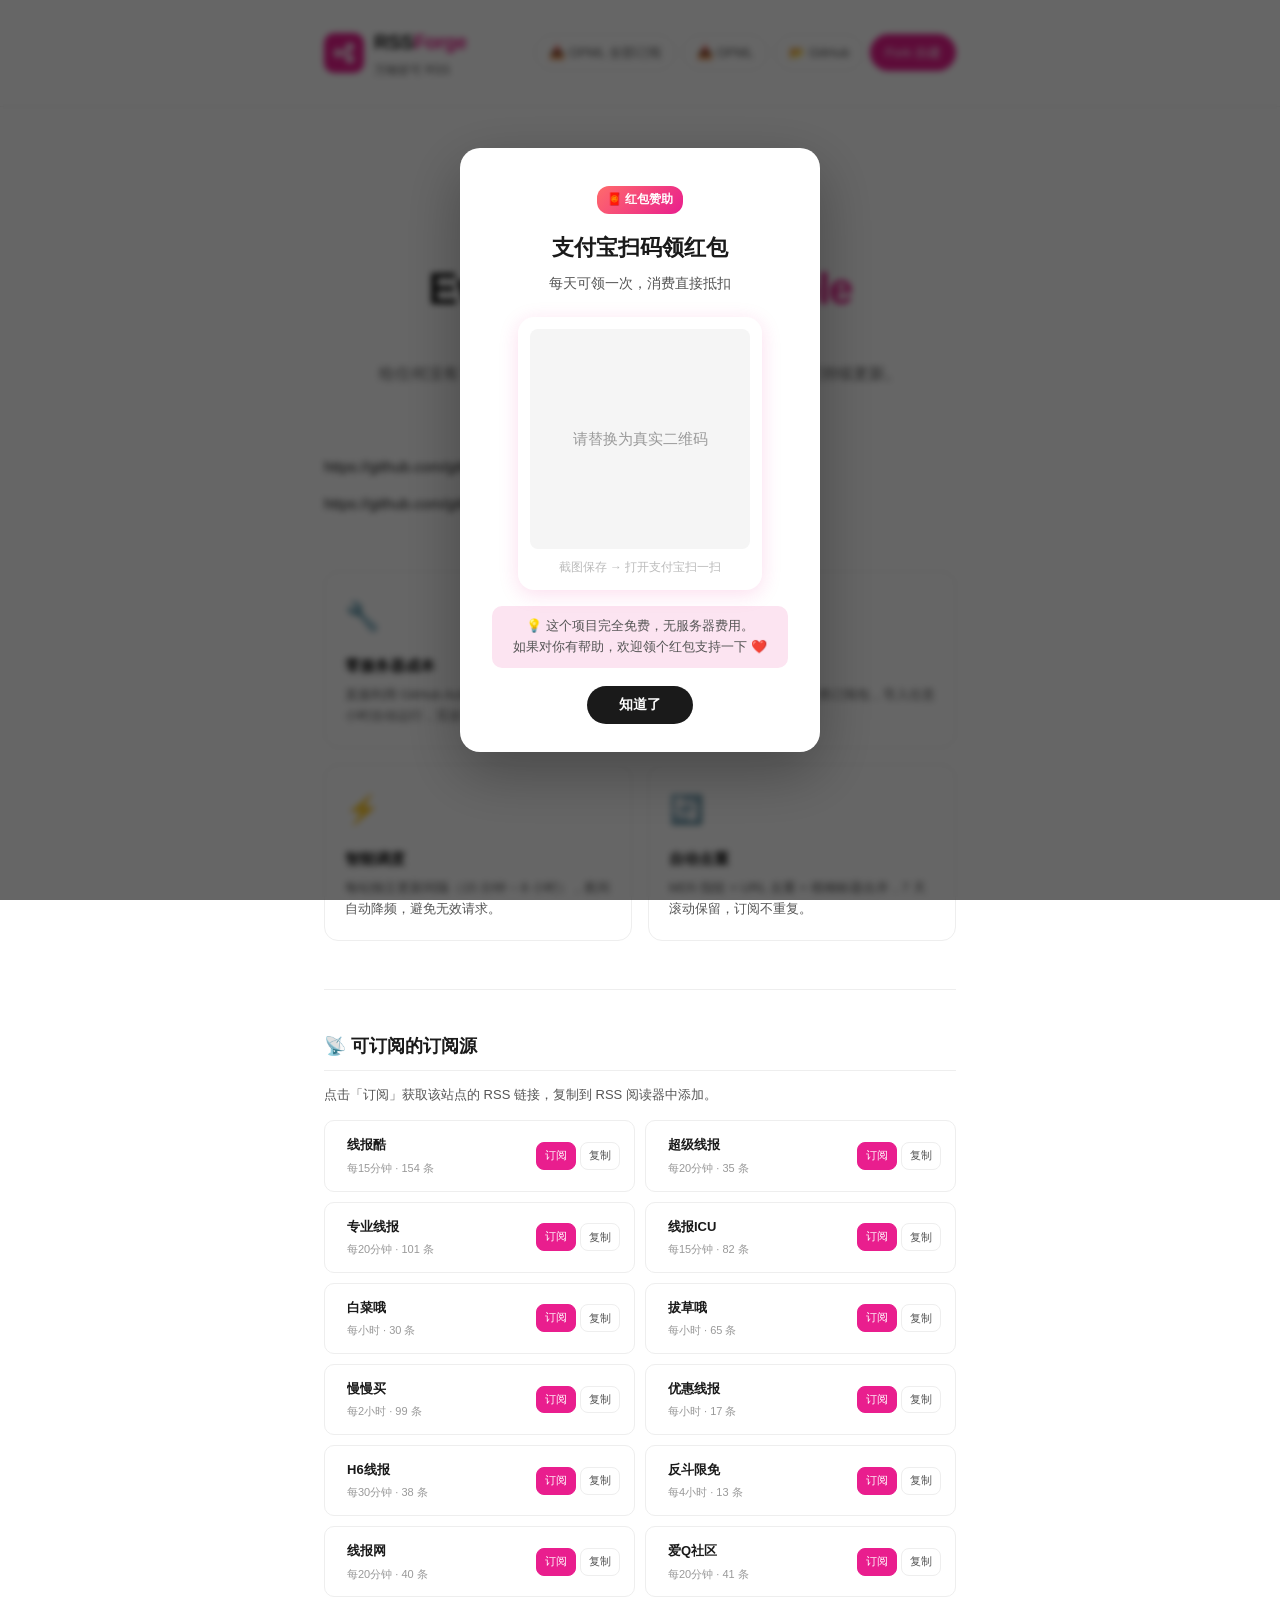
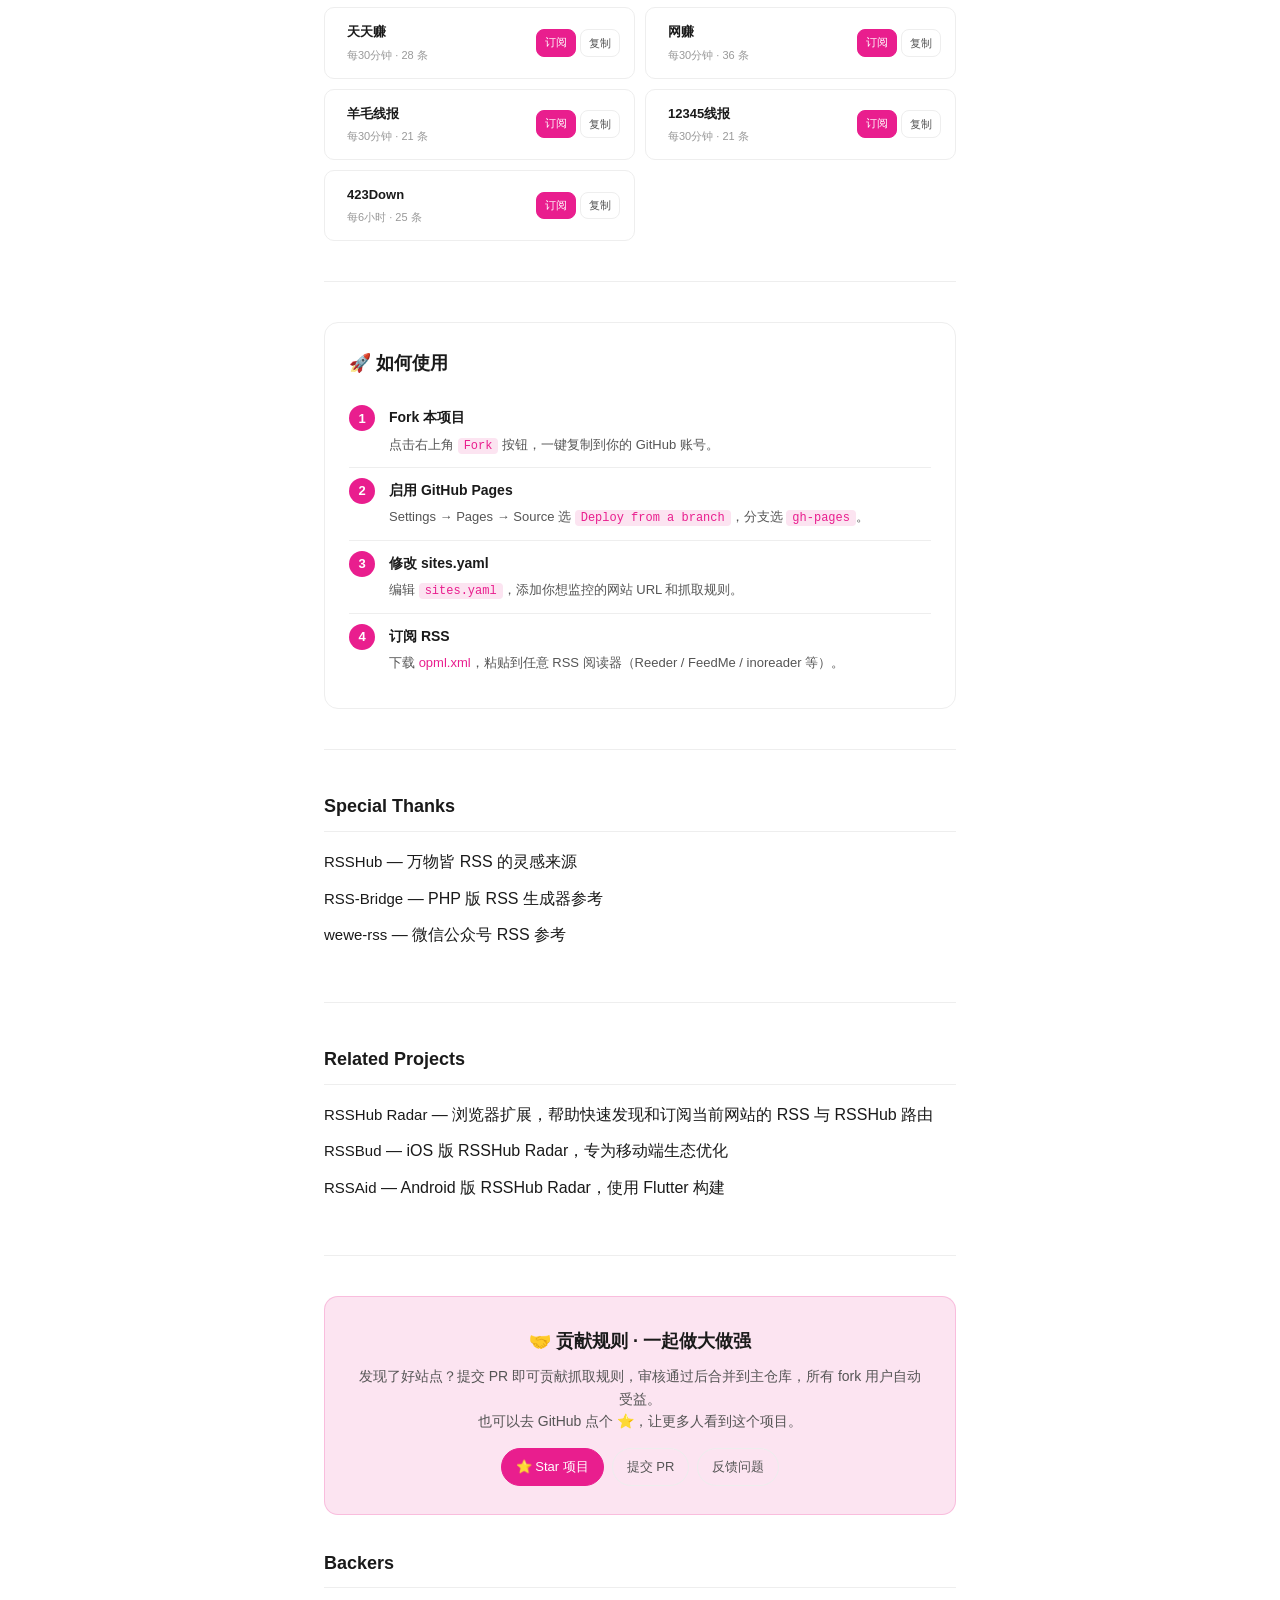
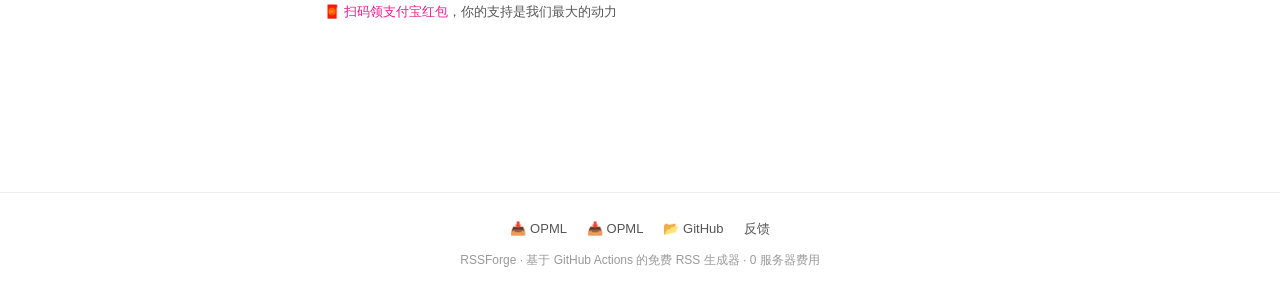
==== commit 3b537df9: "🖼️ Feed 卡片显示网站 favicon 图标（Google Favicon Proxy）" ====
--- a/index.html
+++ b/index.html
@@ -2,140 +2,112 @@
 <html lang="zh-CN">
 <head>
 <meta charset="UTF-8">
-<meta name="viewport" content="width=device-width,initial-scale=1.0">
+<meta name="viewport" content="width=device-width, initial-scale=1.0">
 <title>RSSForge · 万物皆可 RSS</title>
-<meta name="description" content="基于 GitHub 的 RSS 订阅源生成器，无服务器、免费、可持续更新。给任何没有 RSS 的网站生成订阅源。">
-<meta name="theme-color" content="#ee802f">
-<link rel="alternate" type="application/atom+xml" title="全量订阅" href="feed.xml">
-<link rel="icon" href="data:image/svg+xml,<svg xmlns='http://www.w3.org/2000/svg' viewBox='0 0 100 100'><circle cx='50' cy='50' r='45' fill='%23ee802f'/><circle cx='30' cy='35' r='8' fill='white'/><circle cx='30' cy='65' r='8' fill='white'/><circle cx='65' cy='50' r='8' fill='white'/><path d='M30 35 L65 50 M30 65 L65 50' stroke='white' stroke-width='5' stroke-linecap='round'/></svg>">
+<meta name="description" content="⚡ 基于 GitHub Actions 的免费 RSS 订阅源生成器，给任何网站生成 RSS，无服务器、零成本、可持续更新。">
+<meta name="theme-color" content="#e91e8e">
+<link rel="icon" href="data:image/svg+xml,<svg xmlns='http://www.w3.org/2000/svg' viewBox='0 0 100 100'><circle cx='50' cy='50' r='45' fill='%23e91e8e'/><path d='M50 20 L50 50 L70 35' stroke='white' stroke-width='8' stroke-linecap='round' stroke-linejoin='round' fill='none'/></svg>">
 <style>
 :root {
-  --bg: #f8f7f4;
-  --card: #fff;
-  --card-hover: #fff5ee;
-  --text: #1a1a1a;
-  --text2: #666;
-  --text3: #999;
-  --accent: #ee802f;
-  --accent-dark: #d4691f;
-  --accent-light: #fff0e8;
-  --border: #e8e4de;
-  --rss: #ee802f;
-  --green: #4caf50;
-  --blue: #2196f3;
-  --shadow: 0 2px 12px rgba(0,0,0,0.07);
-  --shadow-hover: 0 6px 24px rgba(0,0,0,0.12);
+  --pink:        #e91e8e;
+  --pink-light:  #fce4f1;
+  --pink-dark:   #c4177a;
+  --bg:          #ffffff;
+  --text:        #1a1a1a;
+  --text2:       #555;
+  --text3:       #999;
+  --border:      #eee;
+  --code-bg:     #f5f5f5;
+  --code-border: #e0e0e0;
 }
 @media (prefers-color-scheme: dark) {
   :root {
-    --bg: #1a1a1a;
-    --card: #252525;
-    --card-hover: #2d2d2d;
-    --text: #e8e4de;
-    --text2: #999;
-    --text3: #666;
-    --border: #333;
-    --accent-light: #2a1a0a;
-    --shadow: 0 2px 12px rgba(0,0,0,0.3);
-    --shadow-hover: 0 6px 24px rgba(0,0,0,0.4);
+    --bg:          #1a1a1a;
+    --text:        #e8e8e8;
+    --text2:       #aaa;
+    --text3:       #777;
+    --border:      #333;
+    --code-bg:     #252525;
+    --code-border: #3a3a3a;
   }
 }
 
 * { margin: 0; padding: 0; box-sizing: border-box; }
-body {
-  font-family: -apple-system, BlinkMacSystemFont, "Segoe UI", Roboto, "Helvetica Neue", sans-serif;
+
+html, body {
+  min-height: 100vh;
   background: var(--bg);
   color: var(--text);
-  line-height: 1.7;
-  min-height: 100vh;
-}
-a { color: var(--accent); text-decoration: none; }
-a:hover { text-decoration: underline; }
-button { cursor: pointer; font-family: inherit; }
-
-/* ==================== 弹窗 ==================== */
+  font-family: -apple-system, BlinkMacSystemFont, "Segoe UI", "Helvetica Neue", "PingFang SC", "Microsoft YaHei", sans-serif;
+  font-size: 16px;
+  line-height: 1.8;
+  -webkit-font-smoothing: antialiased;
+}
+
+a {
+  color: var(--pink);
+  text-decoration: none;
+  transition: color 0.15s;
+}
+a:hover { color: var(--pink-dark); text-decoration: underline; }
+
+/* ==================== 支付宝弹窗 ==================== */
 #alipay-modal {
   display: none;
   position: fixed;
   inset: 0;
-  background: rgba(0,0,0,0.65);
+  background: rgba(0,0,0,0.6);
   z-index: 9999;
   justify-content: center;
   align-items: center;
   backdrop-filter: blur(3px);
 }
 #alipay-modal.show { display: flex; }
-
 .modal-box {
-  background: var(--card);
+  background: var(--bg);
   border-radius: 20px;
   padding: 36px 32px 28px;
   max-width: 360px;
   width: 90%;
   text-align: center;
-  position: relative;
   box-shadow: 0 20px 60px rgba(0,0,0,0.3);
-  animation: pop-in 0.3s cubic-bezier(0.34, 1.56, 0.64, 1);
+  animation: pop-in 0.3s cubic-bezier(0.34,1.56,0.64,1);
 }
 @keyframes pop-in {
   from { transform: scale(0.7); opacity: 0; }
-  to { transform: scale(1); opacity: 1; }
-}
-
+  to   { transform: scale(1);   opacity: 1; }
+}
 .modal-badge {
   display: inline-block;
-  background: linear-gradient(135deg, #ff6b6b, #ee802f);
+  background: linear-gradient(135deg, #ff6b6b, #e91e8e);
   color: #fff;
   font-size: 12px;
   font-weight: 700;
   padding: 3px 10px;
   border-radius: 12px;
   margin-bottom: 14px;
-  letter-spacing: 0.5px;
-}
-
-.modal-title {
-  font-size: 22px;
-  font-weight: 700;
-  color: var(--text);
-  margin-bottom: 4px;
-}
-.modal-sub {
-  font-size: 14px;
-  color: var(--text2);
-  margin-bottom: 20px;
-}
-
+}
+.modal-title { font-size: 22px; font-weight: 700; margin-bottom: 4px; }
+.modal-sub { font-size: 14px; color: var(--text2); margin-bottom: 20px; }
 .modal-qr {
   background: #fff;
   border-radius: 16px;
   padding: 12px;
   display: inline-block;
-  box-shadow: 0 4px 20px rgba(238,128,47,0.15);
   margin-bottom: 16px;
-}
-.modal-qr img {
-  width: 220px;
-  height: 220px;
-  border-radius: 8px;
-  display: block;
-}
-.modal-qr-msg {
-  font-size: 12px;
-  color: #999;
-  margin-top: 8px;
-}
-
+  box-shadow: 0 4px 20px rgba(233,30,142,0.15);
+}
+.modal-qr img { width: 220px; height: 220px; border-radius: 8px; display: block; }
+.modal-qr-msg { font-size: 12px; color: #bbb; margin-top: 8px; }
 .modal-tip {
   font-size: 13px;
   color: var(--text2);
   margin-bottom: 18px;
-  background: var(--accent-light);
-  padding: 8px 14px;
+  background: var(--pink-light);
+  padding: 10px 14px;
   border-radius: 10px;
-  line-height: 1.5;
-}
-
+  line-height: 1.6;
+}
 .modal-close {
   background: var(--text);
   color: var(--bg);
@@ -144,23 +116,28 @@
   border-radius: 24px;
   font-size: 14px;
   font-weight: 600;
+  cursor: pointer;
   transition: opacity 0.2s;
 }
 .modal-close:hover { opacity: 0.8; }
 
-/* ==================== Header ==================== */
+/* ==================== 主内容 ==================== */
+.container {
+  max-width: 680px;
+  margin: 0 auto;
+  padding: 0 24px;
+}
+
+/* Header nav */
 header {
-  background: var(--card);
+  padding: 24px 0;
   border-bottom: 1px solid var(--border);
+  background: var(--bg);
   position: sticky;
   top: 0;
   z-index: 100;
 }
-.header-inner {
-  max-width: 900px;
-  margin: 0 auto;
-  padding: 0 20px;
-  height: 64px;
+header .container {
   display: flex;
   align-items: center;
   justify-content: space-between;
@@ -171,214 +148,129 @@
   align-items: center;
   gap: 10px;
   text-decoration: none;
-}
+  color: var(--text);
+}
+.logo:hover { text-decoration: none; color: var(--text); }
 .logo-icon {
-  width: 36px;
-  height: 36px;
-  background: var(--accent);
+  width: 40px;
+  height: 40px;
+  background: var(--pink);
   border-radius: 10px;
   display: flex;
   align-items: center;
   justify-content: center;
   flex-shrink: 0;
 }
-.logo-icon svg { width: 22px; height: 22px; }
-.logo-text {
-  font-size: 20px;
-  font-weight: 700;
-  color: var(--text);
-  letter-spacing: -0.5px;
-}
-.logo-tagline {
-  font-size: 12px;
-  color: var(--text2);
-  display: none;
-}
-@media (min-width: 500px) { .logo-tagline { display: block; } }
-
-.header-actions { display: flex; gap: 8px; align-items: center; flex-wrap: wrap; }
-.btn-ghost {
-  padding: 7px 16px;
-  border: 1.5px solid var(--border);
+.logo-icon svg { width: 24px; height: 24px; }
+.logo-name { font-size: 20px; font-weight: 800; letter-spacing: -0.5px; }
+.logo-name span { color: var(--pink); }
+.logo-tagline { font-size: 12px; color: var(--text2); }
+
+.nav-links { display: flex; gap: 6px; align-items: center; flex-wrap: wrap; }
+.nav-link {
+  padding: 6px 14px;
   border-radius: 20px;
   font-size: 13px;
-  background: transparent;
-  color: var(--text);
+  font-weight: 500;
+  border: 1.5px solid var(--border);
+  color: var(--text2);
   text-decoration: none;
   transition: all 0.15s;
-}
-.btn-ghost:hover { border-color: var(--accent); color: var(--accent); text-decoration: none; }
-.btn-primary {
-  padding: 7px 18px;
-  background: var(--accent);
-  color: #fff !important;
-  border: none;
-  border-radius: 20px;
-  font-size: 13px;
-  font-weight: 600;
-  text-decoration: none;
-  transition: background 0.15s;
-}
-.btn-primary:hover { background: var(--accent-dark); text-decoration: none; }
-
-/* ==================== Hero ==================== */
-.hero {
-  background: var(--card);
-  border-bottom: 1px solid var(--border);
-  padding: 56px 20px;
-  text-align: center;
-}
-.hero-inner { max-width: 700px; margin: 0 auto; }
-
-.hero-badge {
-  display: inline-flex;
-  align-items: center;
-  gap: 6px;
-  background: var(--accent-light);
-  color: var(--accent);
-  font-size: 13px;
-  font-weight: 600;
-  padding: 5px 14px;
-  border-radius: 20px;
+  white-space: nowrap;
+}
+.nav-link:hover { border-color: var(--pink); color: var(--pink); text-decoration: none; }
+.nav-link.pink {
+  background: var(--pink);
+  border-color: var(--pink);
+  color: #fff;
+}
+.nav-link.pink:hover { background: var(--pink-dark); border-color: var(--pink-dark); color: #fff; }
+
+/* Main content */
+main { padding: 80px 0; }
+@media (max-width: 600px) { main { padding: 48px 0; } }
+
+/* ==================== RSSHub 风格：居中标题区 ==================== */
+.hero { text-align: center; margin-bottom: 60px; }
+.hero-emoji {
+  font-size: 56px;
+  line-height: 1;
   margin-bottom: 20px;
-  border: 1px solid rgba(238,128,47,0.2);
-}
-
-.hero h1 {
-  font-size: clamp(28px, 6vw, 48px);
+  display: block;
+}
+.hero-title {
+  font-size: clamp(28px, 6vw, 44px);
   font-weight: 800;
+  letter-spacing: -1.5px;
+  line-height: 1.2;
+  margin-bottom: 16px;
   color: var(--text);
-  line-height: 1.2;
-  letter-spacing: -1.5px;
-  margin-bottom: 14px;
-}
-.hero h1 .accent { color: var(--accent); }
+}
+.hero-title .pink { color: var(--pink); }
 
 .hero-desc {
-  font-size: clamp(15px, 2.5vw, 17px);
+  font-size: 16px;
   color: var(--text2);
   max-width: 560px;
   margin: 0 auto 28px;
-  line-height: 1.7;
-}
-
-.hero-actions { display: flex; gap: 10px; justify-content: center; flex-wrap: wrap; margin-bottom: 28px; }
-.hero-actions .btn-primary { padding: 11px 28px; font-size: 15px; border-radius: 24px; }
-.hero-actions .btn-ghost { padding: 10px 24px; font-size: 15px; border-radius: 24px; }
-
-/* Stats */
-.hero-stats {
-  display: flex;
-  justify-content: center;
-  gap: 0;
-  margin-top: 32px;
-  border: 1px solid var(--border);
-  border-radius: 14px;
-  overflow: hidden;
-  max-width: 520px;
-  margin-left: auto;
-  margin-right: auto;
-  background: var(--card);
-}
-.stat-item {
-  flex: 1;
-  padding: 16px 12px;
-  text-align: center;
-  border-right: 1px solid var(--border);
-}
-.stat-item:last-child { border-right: none; }
-.stat-num {
-  font-size: 24px;
-  font-weight: 800;
-  color: var(--accent);
-  line-height: 1;
-  margin-bottom: 4px;
-}
-.stat-label { font-size: 12px; color: var(--text2); }
-
-/* ==================== Nav tabs ==================== */
-.tabs {
-  display: flex;
-  background: var(--card);
+  line-height: 1.8;
+}
+
+/* ==================== RSSHub 风格：链接列表区 ==================== */
+.section { margin-bottom: 48px; }
+.section-title {
+  font-size: 18px;
+  font-weight: 700;
+  color: var(--text);
+  margin-bottom: 12px;
+  padding-bottom: 8px;
   border-bottom: 1px solid var(--border);
-  position: sticky;
-  top: 64px;
-  z-index: 90;
-  overflow-x: auto;
-}
-.tab {
-  padding: 13px 24px;
-  font-size: 14px;
-  font-weight: 500;
-  cursor: pointer;
-  border: none;
-  border-bottom: 2.5px solid transparent;
-  background: none;
-  color: var(--text2);
-  white-space: nowrap;
-  transition: color 0.15s;
-}
-.tab.active { color: var(--accent); border-bottom-color: var(--accent); }
-.tab:hover:not(.active) { color: var(--text); }
-
-/* ==================== Main ==================== */
-main { max-width: 900px; margin: 0 auto; padding: 0 20px 60px; }
-.section { display: none; padding-top: 24px; }
-.section.active { display: block; }
-
-/* ==================== 首页说明 ==================== */
-.section-home { padding-top: 32px; }
-
-.info-grid {
-  display: grid;
-  grid-template-columns: repeat(auto-fill, minmax(260px, 1fr));
-  gap: 14px;
-  margin-bottom: 28px;
-}
-.info-card {
-  background: var(--card);
+}
+.section-title.indent { padding-left: 0; }
+
+.link-list { list-style: none; }
+.link-list li { padding: 4px 0; }
+.link-list li a {
+  color: var(--text);
+  font-size: 15px;
+  word-break: break-all;
+}
+.link-list li a:hover { color: var(--pink); }
+
+/* ==================== 特色功能卡片 ==================== */
+.features { display: grid; grid-template-columns: repeat(auto-fill, minmax(280px, 1fr)); gap: 16px; margin: 48px 0; }
+.feature-card {
   border: 1px solid var(--border);
   border-radius: 14px;
   padding: 20px;
+  background: var(--bg);
   transition: border-color 0.15s, box-shadow 0.15s;
 }
-.info-card:hover { border-color: var(--accent); box-shadow: var(--shadow-hover); }
-.info-card-icon {
-  width: 40px;
-  height: 40px;
-  background: var(--accent-light);
-  border-radius: 10px;
-  display: flex;
-  align-items: center;
-  justify-content: center;
-  margin-bottom: 12px;
-  font-size: 20px;
-}
-.info-card h3 { font-size: 15px; font-weight: 600; margin-bottom: 6px; }
-.info-card p { font-size: 13px; color: var(--text2); line-height: 1.6; }
-
-/* How it works */
-.how-box {
-  background: var(--card);
+.feature-card:hover { border-color: var(--pink); box-shadow: 0 4px 20px rgba(233,30,142,0.08); }
+.feature-icon { font-size: 28px; margin-bottom: 10px; }
+.feature-card h3 { font-size: 15px; font-weight: 700; margin-bottom: 6px; }
+.feature-card p { font-size: 13px; color: var(--text2); line-height: 1.6; }
+
+/* ==================== 使用步骤 ==================== */
+.steps-box {
   border: 1px solid var(--border);
-  border-radius: 16px;
+  border-radius: 14px;
   padding: 24px;
-  margin-bottom: 24px;
-}
-.how-box h2 { font-size: 18px; font-weight: 700; margin-bottom: 16px; }
-.steps { display: flex; flex-direction: column; gap: 0; }
+  margin: 32px 0;
+}
+.steps-box h2 { font-size: 18px; font-weight: 700; margin-bottom: 16px; }
 .step {
   display: flex;
   gap: 14px;
   align-items: flex-start;
-  padding: 12px 0;
+  padding: 10px 0;
   border-bottom: 1px solid var(--border);
 }
 .step:last-child { border-bottom: none; }
 .step-num {
-  width: 28px;
-  height: 28px;
-  background: var(--accent);
+  width: 26px;
+  height: 26px;
+  background: var(--pink);
   color: #fff;
   border-radius: 50%;
   display: flex;
@@ -391,205 +283,107 @@
 .step-content h4 { font-size: 14px; font-weight: 600; margin-bottom: 2px; }
 .step-content p { font-size: 13px; color: var(--text2); }
 .step-content code {
-  background: var(--accent-light);
-  color: var(--accent);
+  background: var(--pink-light);
+  color: var(--pink);
   padding: 1px 6px;
   border-radius: 4px;
   font-size: 12px;
   font-family: monospace;
 }
 
-/* Contribute */
+/* ==================== Divider ==================== */
+hr { border: none; border-top: 1px solid var(--border); margin: 40px 0; }
+
+/* ==================== 可订阅的 Feed 列表 ==================== */
+.feeds-section { margin: 32px 0; }
+.feeds-section > h2 { font-size: 18px; font-weight: 700; margin-bottom: 12px; padding-bottom: 8px; border-bottom: 1px solid var(--border); }
+.feeds-grid {
+  display: grid;
+  grid-template-columns: repeat(auto-fill, minmax(240px, 1fr));
+  gap: 10px;
+}
+.feed-card {
+  border: 1px solid var(--border);
+  border-radius: 10px;
+  padding: 12px 14px;
+  display: flex;
+  align-items: center;
+  justify-content: space-between;
+  gap: 8px;
+  transition: border-color 0.15s, box-shadow 0.15s;
+}
+.feed-card:hover { border-color: var(--pink); box-shadow: 0 2px 12px rgba(233,30,142,0.08); }
+.feed-icon {
+  width: 36px;
+  height: 36px;
+  border-radius: 8px;
+  object-fit: contain;
+  flex-shrink: 0;
+  background: #fff;
+  padding: 2px;
+}
+.feed-icon-wrap { flex-shrink: 0; }
+.feed-info { flex: 1; min-width: 0; }
+.feed-name { font-size: 13px; font-weight: 600; color: var(--text); white-space: nowrap; overflow: hidden; text-overflow: ellipsis; }
+.feed-freq { font-size: 11px; color: var(--text3); margin-top: 2px; }
+.feed-actions { display: flex; gap: 4px; flex-shrink: 0; }
+.feed-btn {
+  padding: 3px 8px;
+  border-radius: 8px;
+  font-size: 11px;
+  font-weight: 500;
+  border: 1px solid var(--border);
+  background: var(--bg);
+  color: var(--text2);
+  cursor: pointer;
+  text-decoration: none;
+  transition: all 0.15s;
+  white-space: nowrap;
+}
+.feed-btn:hover { border-color: var(--pink); color: var(--pink); text-decoration: none; }
+.feed-btn.rss {
+  background: var(--pink);
+  border-color: var(--pink);
+  color: #fff;
+}
+.feed-btn.rss:hover { background: var(--pink-dark); border-color: var(--pink-dark); color: #fff; }
+
+/* ==================== 贡献区 ==================== */
 .contribute {
-  background: linear-gradient(135deg, var(--accent-light), #fff5e8);
-  border: 1px solid rgba(238,128,47,0.2);
-  border-radius: 16px;
+  background: var(--pink-light);
+  border: 1px solid rgba(233,30,142,0.2);
+  border-radius: 14px;
   padding: 28px;
-  margin-top: 8px;
+  margin: 32px 0;
+  text-align: center;
 }
 @media (prefers-color-scheme: dark) {
-  .contribute { background: linear-gradient(135deg, #1a0e00, #2a1a08); }
-  .contribute { border-color: rgba(238,128,47,0.3); }
+  .contribute { background: #1a0a14; border-color: rgba(233,30,142,0.3); }
 }
 .contribute h2 { font-size: 18px; font-weight: 700; margin-bottom: 8px; }
 .contribute p { font-size: 14px; color: var(--text2); margin-bottom: 16px; line-height: 1.6; }
-.contribute-actions { display: flex; gap: 10px; flex-wrap: wrap; }
-
-/* ==================== Feed 目录 ==================== */
-.opml-grid {
-  display: grid;
-  grid-template-columns: repeat(auto-fill, minmax(260px, 1fr));
-  gap: 12px;
-  margin-bottom: 24px;
-}
-.opml-card {
-  background: var(--card);
-  border: 1px solid var(--border);
-  border-radius: 14px;
-  padding: 18px;
-  transition: border-color 0.15s, box-shadow 0.15s;
-}
-.opml-card:hover { border-color: var(--accent); box-shadow: var(--shadow-hover); }
-.opml-card h3 { font-size: 15px; font-weight: 600; margin-bottom: 4px; }
-.opml-card .cat-desc { font-size: 12px; color: var(--text2); margin-bottom: 12px; }
-.opml-card .btn-group { display: flex; gap: 6px; flex-wrap: wrap; }
-.btn {
-  display: inline-flex;
-  align-items: center;
-  gap: 4px;
-  padding: 5px 14px;
-  border-radius: 16px;
-  font-size: 12px;
-  font-weight: 500;
-  cursor: pointer;
-  border: none;
-  transition: all 0.15s;
-  text-decoration: none;
-}
-.btn-rss { background: var(--rss); color: #fff; }
-.btn-rss:hover { background: #d4691f; text-decoration: none; color: #fff; }
-.btn-opml { background: var(--accent); color: #fff; }
-.btn-opml:hover { background: var(--accent-dark); text-decoration: none; color: #fff; }
-.btn-copy { background: var(--card); color: var(--text); border: 1px solid var(--border); }
-.btn-copy:hover { border-color: var(--accent); color: var(--accent); }
-
-/* Feed directory */
-#feed-directory { margin-top: 8px; }
-.cat-section { margin-bottom: 28px; }
-.cat-title {
-  font-size: 16px;
-  font-weight: 700;
-  padding-bottom: 8px;
-  border-bottom: 2px solid var(--border);
-  margin-bottom: 8px;
-  display: flex;
-  align-items: center;
-  gap: 8px;
-}
-.feed-list { list-style: none; }
-.feed-item {
-  display: flex;
-  align-items: center;
-  gap: 10px;
-  padding: 9px 12px;
-  border-radius: 10px;
-  transition: background 0.1s;
-}
-.feed-item:hover { background: var(--card-hover); }
-.feed-icon { color: var(--rss); font-size: 15px; flex-shrink: 0; }
-.feed-name { font-size: 14px; flex: 1; font-weight: 500; }
-.feed-meta { display: flex; gap: 6px; align-items: center; flex-shrink: 0; }
-.feed-interval {
-  font-size: 11px;
-  background: var(--accent-light);
-  color: var(--accent);
-  padding: 2px 7px;
-  border-radius: 8px;
-  font-weight: 500;
-}
-.feed-count {
-  font-size: 11px;
-  background: var(--border);
-  color: var(--text2);
-  padding: 2px 7px;
-  border-radius: 8px;
-}
-.feed-copy {
-  font-size: 11px;
-  padding: 2px 9px;
-  border: 1px solid var(--border);
-  border-radius: 8px;
-  background: var(--card);
-  color: var(--text2);
-}
-.feed-copy:hover { border-color: var(--accent); color: var(--accent); }
-
-/* ==================== Reader ==================== */
-.search-box { margin-bottom: 12px; }
-.search-box input {
-  width: 100%;
-  padding: 10px 16px;
-  border: 1.5px solid var(--border);
-  border-radius: 20px;
-  font-size: 14px;
-  background: var(--card);
-  color: var(--text);
-  outline: none;
-  transition: border-color 0.15s;
-}
-.search-box input:focus { border-color: var(--accent); }
-
-.source-filter { display: flex; gap: 6px; flex-wrap: wrap; margin-bottom: 14px; }
-.source-filter button {
-  padding: 4px 12px;
-  border: 1px solid var(--border);
-  border-radius: 16px;
-  font-size: 12px;
-  background: var(--card);
-  color: var(--text);
-  transition: all 0.15s;
-}
-.source-filter button.active { background: var(--accent); color: #fff; border-color: var(--accent); }
-
-.entry {
-  background: var(--card);
-  border: 1px solid var(--border);
-  border-radius: 12px;
-  padding: 14px 16px;
-  margin-bottom: 8px;
-  transition: box-shadow 0.15s;
-}
-.entry:hover { box-shadow: var(--shadow); }
-.entry.is-new { border-left: 3px solid var(--accent); }
-.entry-header { display: flex; align-items: center; gap: 8px; margin-bottom: 5px; flex-wrap: wrap; }
-.entry-source {
-  font-size: 11px;
-  padding: 1px 7px;
-  border-radius: 8px;
-  background: var(--accent-light);
-  color: var(--accent);
-  font-weight: 500;
-}
-.entry-time { font-size: 11px; color: var(--text2); }
-.entry-title { font-size: 15px; font-weight: 500; margin-bottom: 4px; }
-.entry-title a { color: var(--text); text-decoration: none; }
-.entry-title a:hover { color: var(--accent); }
-.entry-desc { font-size: 13px; color: var(--text2); line-height: 1.5; }
-.load-more { text-align: center; padding: 20px; }
-.load-more button {
-  padding: 9px 28px;
-  border: 1.5px solid var(--border);
-  border-radius: 24px;
-  background: var(--card);
-  color: var(--text);
-  font-size: 14px;
-  transition: all 0.15s;
-}
-.load-more button:hover { border-color: var(--accent); color: var(--accent); }
-.empty { text-align: center; padding: 48px; color: var(--text2); }
+.contribute-actions { display: flex; gap: 8px; justify-content: center; flex-wrap: wrap; }
 
 /* ==================== Footer ==================== */
 footer {
   border-top: 1px solid var(--border);
-  background: var(--card);
-  padding: 24px 20px;
-  text-align: center;
-}
-footer-inner { max-width: 900px; margin: 0 auto; }
+  padding: 24px 0;
+  margin-top: 40px;
+}
+footer .container { text-align: center; }
 .footer-links { display: flex; justify-content: center; gap: 20px; flex-wrap: wrap; margin-bottom: 10px; }
 .footer-links a { font-size: 13px; color: var(--text2); }
-.footer-links a:hover { color: var(--accent); }
+.footer-links a:hover { color: var(--pink); }
 footer p { font-size: 12px; color: var(--text3); }
 
-/* Responsive */
+/* ==================== 响应式 ==================== */
 @media (max-width: 600px) {
-  .opml-grid { grid-template-columns: 1fr; }
-  .info-grid { grid-template-columns: 1fr; }
-  .hero { padding: 36px 16px; }
-  .hero-stats { flex-direction: column; }
-  .stat-item { border-right: none; border-bottom: 1px solid var(--border); }
-  .stat-item:last-child { border-bottom: none; }
-  .modal-box { padding: 28px 20px; }
+  .container { padding: 0 16px; }
+  .logo-tagline { display: none; }
+  .features { grid-template-columns: 1fr; }
+  .feeds-grid { grid-template-columns: 1fr; }
+  .hero-title { font-size: 28px; }
+  .modal-box { padding: 24px 16px; }
   .modal-qr img { width: 180px; height: 180px; }
 }
 </style>
@@ -603,7 +397,8 @@
     <div class="modal-title">支付宝扫码领红包</div>
     <div class="modal-sub">每天可领一次，消费直接抵扣</div>
     <div class="modal-qr">
-      <img src="public/alipay-redpacket.jpg" alt="支付宝红包码" onerror="this.src='data:image/svg+xml,<svg xmlns=\'http://www.w3.org/2000/svg\' viewBox=\'0 0 200 200\'><rect width=\'200\' height=\'200\' fill=\'%23f5f5f5\'/><text x=\'50%25\' y=\'50%25\' text-anchor=\'middle\' dy=\'.3em\' font-size=\'14\' fill=\'%23999\'>请替换为真实二维码</text></svg>'">
+      <img src="public/alipay-redpacket.jpg" alt="支付宝红包码"
+        onerror="this.src='data:image/svg+xml,<svg xmlns=\'http://www.w3.org/2000/svg\' viewBox=\'0 0 200 200\'><rect width=\'200\' height=\'200\' fill=\'%23f5f5f5\'/><text x=\'50%25\' y=\'50%25\' text-anchor=\'middle\' dy=\'.3em\' font-size=\'14\' fill=\'%23999\'>请替换为真实二维码</text></svg>'">
       <div class="modal-qr-msg">截图保存 → 打开支付宝扫一扫</div>
     </div>
     <div class="modal-tip">
@@ -616,245 +411,192 @@
 
 <!-- ==================== Header ==================== -->
 <header>
-  <div class="header-inner">
+  <div class="container">
     <a class="logo" href="./">
       <div class="logo-icon">
         <svg viewBox="0 0 24 24" fill="none" stroke="white" stroke-width="2.5">
-          <circle cx="6" cy="12" r="3"/><circle cx="18" cy="6" r="3"/><circle cx="18" cy="18" r="3"/>
+          <circle cx="6"  cy="12" r="3"/>
+          <circle cx="18" cy="6"  r="3"/>
+          <circle cx="18" cy="18" r="3"/>
           <path d="M8.5 12h7M13.5 8.5l3.5-1.5M13.5 15.5l3.5 1.5" stroke-linecap="round"/>
         </svg>
       </div>
       <div>
-        <div class="logo-text">RSSForge</div>
+        <div class="logo-name">RSS<span>Forge</span></div>
         <div class="logo-tagline">万物皆可 RSS</div>
       </div>
     </a>
-    <div class="header-actions">
-      <a class="btn-ghost" href="https://github.com/gitfox-enter/RSSForge" target="_blank">📂 GitHub</a>
-      <a class="btn-primary" href="https://github.com/gitfox-enter/RSSForge/fork" target="_blank">Fork 自建</a>
-    </div>
+    <nav class="nav-links">
+      <a class="nav-link" href="opml.xml" download>📥 OPML 全部订阅</a>
+      <a class="nav-link" href="opml.xml" download>📥 OPML</a>
+      <a class="nav-link" href="https://github.com/gitfox-enter/RSSForge" target="_blank">📂 GitHub</a>
+      <a class="nav-link pink" href="https://github.com/gitfox-enter/RSSForge/fork" target="_blank">Fork 自建</a>
+    </nav>
   </div>
 </header>
-
-<!-- ==================== Hero ==================== -->
-<div class="hero">
-  <div class="hero-inner">
-    <div class="hero-badge">⚡ 基于 GitHub Actions · 100% 免费</div>
-    <h1>给任何网站<br>生成 <span class="accent">RSS 订阅源</span></h1>
-    <p class="hero-desc">
-      无需服务器、无需维护，只需 Fork 项目，GitHub Actions 自动更新。<br>
-      支持任意网站，让没有 RSS 的页面也能订阅。
-    </p>
-    <div class="hero-actions">
-      <a class="btn-primary" href="feed.xml" target="_blank">📡 订阅全量 Feed</a>
-      <a class="btn-ghost" href="opml.xml" download>📥 下载 OPML</a>
-    </div>
-    <div class="hero-stats">
-      <div class="stat-item">
-        <div class="stat-num" id="stat-sites">42</div>
-        <div class="stat-label">监控站点</div>
-      </div>
-      <div class="stat-item">
-        <div class="stat-num" id="stat-feeds">17</div>
-        <div class="stat-label">活跃 Feed</div>
-      </div>
-      <div class="stat-item">
-        <div class="stat-num">15min</div>
-        <div class="stat-label">最快更新</div>
-      </div>
-      <div class="stat-item">
-        <div class="stat-num">0</div>
-        <div class="stat-label">服务器费用</div>
-      </div>
-    </div>
-  </div>
-</div>
-
-<!-- ==================== Nav ==================== -->
-<nav class="tabs">
-  <button class="tab active" onclick="switchTab('home')">🏠 首页</button>
-  <button class="tab" onclick="switchTab('feeds')">📡 Feed 目录</button>
-  <button class="tab" onclick="switchTab('reader')">📖 在线阅读</button>
-  <button class="tab" onclick="switchTab('opml')">📥 OPML</button>
-</nav>
 
 <!-- ==================== Main ==================== -->
 <main>
-
-  <!-- 首页说明 -->
-  <div class="section active" id="sec-home">
-    <div class="section-home">
-      <div class="info-grid">
-        <div class="info-card">
-          <div class="info-card-icon">🔧</div>
-          <h3>无需服务器</h3>
-          <p>直接利用 GitHub Actions 免费计算资源，24 小时自动运行，完全零成本。</p>
-        </div>
-        <div class="info-card">
-          <div class="info-card-icon">📡</div>
-          <h3>RSS / OPML 输出</h3>
-          <p>全量聚合 feed + 每站独立 feed + OPML 分类订阅包，导入任意 RSS 阅读器。</p>
-        </div>
-        <div class="info-card">
-          <div class="info-card-icon">⚡</div>
-          <h3>智能调度</h3>
-          <p>每站独立更新间隔（15 分钟 ~ 8 小时），夜间自动降频，避免无效请求。</p>
-        </div>
-        <div class="info-card">
-          <div class="info-card-icon">🔄</div>
-          <h3>自动去重</h3>
-          <p>MD5 指纹 + URL 去重 + 模糊标题合并，7 天滚动保留，订阅不重复。</p>
-        </div>
+<div class="container">
+
+  <!-- Hero：完全复制 RSSHub 的居中风格 -->
+  <div class="hero">
+    <span class="hero-emoji">💗</span>
+    <h1 class="hero-title">Everything is <span class="pink">RSSible</span></h1>
+    <p class="hero-desc">
+      基于 GitHub Actions 的免费 RSS 订阅源生成器。<br>
+      给任何没有 RSS 的网站生成订阅源，无需服务器、零成本、可持续更新。
+    </p>
+  </div>
+
+  <!-- 核心链接（完全复制 RSSHub 的链接列表格式） -->
+  <div class="section">
+    <ul class="link-list">
+      <li><a href="https://github.com/gitfox-enter/RSSForge">https://github.com/gitfox-enter/RSSForge</a></li>
+      <li><a href="https://github.com/gitfox-enter/RSSForge/actions">https://github.com/gitfox-enter/RSSForge/actions</a></li>
+    </ul>
+  </div>
+
+  <!-- 功能特色 -->
+  <div class="features">
+    <div class="feature-card">
+      <div class="feature-icon">🔧</div>
+      <h3>零服务器成本</h3>
+      <p>直接利用 GitHub Actions 免费计算资源，24 小时自动运行，完全零成本。</p>
+    </div>
+    <div class="feature-card">
+      <div class="feature-icon">📡</div>
+      <h3>RSS / OPML 输出</h3>
+      <p>每站独立 feed + OPML 分类订阅包，导入任意 RSS 阅读器。</p>
+    </div>
+    <div class="feature-card">
+      <div class="feature-icon">⚡</div>
+      <h3>智能调度</h3>
+      <p>每站独立更新间隔（15 分钟 ~ 8 小时），夜间自动降频，避免无效请求。</p>
+    </div>
+    <div class="feature-card">
+      <div class="feature-icon">🔄</div>
+      <h3>自动去重</h3>
+      <p>MD5 指纹 + URL 去重 + 模糊标题合并，7 天滚动保留，订阅不重复。</p>
+    </div>
+  </div>
+
+  <hr>
+
+  <!-- 可订阅 Feed 列表 -->
+  <div class="feeds-section">
+    <h2>📡 可订阅的订阅源</h2>
+    <p style="font-size:13px;color:var(--text2);margin-bottom:14px">
+      点击「订阅」获取该站点的 RSS 链接，复制到 RSS 阅读器中添加。
+    </p>
+    <div class="feeds-grid" id="feeds-grid">
+      <!-- 由 JS 动态渲染 -->
+    </div>
+  </div>
+
+  <hr>
+
+  <!-- 使用步骤 -->
+  <div class="steps-box">
+    <h2>🚀 如何使用</h2>
+    <div class="step">
+      <div class="step-num">1</div>
+      <div class="step-content">
+        <h4>Fork 本项目</h4>
+        <p>点击右上角 <code>Fork</code> 按钮，一键复制到你的 GitHub 账号。</p>
       </div>
-
-      <div class="how-box">
-        <h2>🚀 如何使用</h2>
-        <div class="steps">
-          <div class="step">
-            <div class="step-num">1</div>
-            <div class="step-content">
-              <h4> Fork 本项目</h4>
-              <p>点击右上角 <code>Fork</code> 按钮，一键复制到你的 GitHub 账号。</p>
-            </div>
-          </div>
-          <div class="step">
-            <div class="step-num">2</div>
-            <div class="step-content">
-              <h4>启用 GitHub Pages</h4>
-              <p>在仓库 Settings → Pages → Source 选 <code>Deploy from a branch</code>，分支选 <code>gh-pages</code>（无则新建）。</p>
-            </div>
-          </div>
-          <div class="step">
-            <div class="step-num">3</div>
-            <div class="step-content">
-              <h4>修改 sites.yaml</h4>
-              <p>编辑 <code>sites.yaml</code>，添加你想监控的网站 URL 和抓取规则。</p>
-            </div>
-          </div>
-          <div class="step">
-            <div class="step-num">4</div>
-            <div class="step-content">
-              <h4>订阅 RSS</h4>
-              <p>在 <a href="feed.xml" target="_blank">feed.xml</a> 复制链接，粘贴到任意 RSS 阅读器（Reeder / FeedMe / inoreader 等）。</p>
-            </div>
-          </div>
-        </div>
+    </div>
+    <div class="step">
+      <div class="step-num">2</div>
+      <div class="step-content">
+        <h4>启用 GitHub Pages</h4>
+        <p>Settings → Pages → Source 选 <code>Deploy from a branch</code>，分支选 <code>gh-pages</code>。</p>
       </div>
-
-      <div class="contribute">
-        <h2>🤝 贡献规则 · 一起做大做强</h2>
-        <p>
-          发现了好站点？提交 PR 即可贡献抓取规则，审核通过后合并到主仓库，所有 fork 用户自动受益。<br>
-          也可以去 GitHub 点个 ⭐，让更多人看到这个项目。
-        </p>
-        <div class="contribute-actions">
-          <a class="btn-primary" href="https://github.com/gitfox-enter/RSSForge" target="_blank">⭐ Star 项目</a>
-          <a class="btn-ghost" href="https://github.com/gitfox-enter/RSSForge/pulls" target="_blank">提交 PR</a>
-          <a class="btn-ghost" href="https://github.com/gitfox-enter/RSSForge/issues" target="_blank">反馈问题</a>
-        </div>
+    </div>
+    <div class="step">
+      <div class="step-num">3</div>
+      <div class="step-content">
+        <h4>修改 sites.yaml</h4>
+        <p>编辑 <code>sites.yaml</code>，添加你想监控的网站 URL 和抓取规则。</p>
       </div>
     </div>
-  </div>
-
-  <!-- Feed 目录 -->
-  <div class="section" id="sec-feeds">
-    <h2 style="font-size:20px;font-weight:700;margin-bottom:16px">📡 可用订阅源</h2>
-    <div class="opml-grid">
-      <div class="opml-card">
-        <h3>📡 全量聚合</h3>
-        <p class="cat-desc">所有站点线报合并输出</p>
-        <div class="btn-group">
-          <a class="btn btn-rss" href="feed.xml" target="_blank">订阅</a>
-          <button class="btn btn-copy" onclick="copyUrl('feed.xml')">复制链接</button>
-        </div>
+    <div class="step">
+      <div class="step-num">4</div>
+      <div class="step-content">
+        <h4>订阅 RSS</h4>
+        <p>下载 <a href="opml.xml" download>opml.xml</a>，粘贴到任意 RSS 阅读器（Reeder / FeedMe / inoreader 等）。</p>
       </div>
     </div>
-    <div id="feed-directory"></div>
-  </div>
-
-  <!-- 在线阅读 -->
-  <div class="section" id="sec-reader">
-    <div class="search-box">
-      <input type="text" id="search" placeholder="搜索线报标题..." oninput="filterEntries()">
-    </div>
-    <div class="source-filter" id="sources"></div>
-    <div id="feed"></div>
-    <div class="load-more" id="more" style="display:none">
-      <button onclick="showMore()">加载更多 ↓</button>
-    </div>
-  </div>
-
-  <!-- OPML -->
-  <div class="section" id="sec-opml">
-    <h2 style="font-size:20px;font-weight:700;margin-bottom:8px">📥 OPML 一键订阅</h2>
-    <p style="font-size:13px;color:var(--text2);margin-bottom:20px">
-      下载 OPML 文件后导入 RSS 阅读器（Reeder / FeedMe / inoreader 等），自动添加全部订阅。
+  </div>
+
+  <hr>
+
+  <!-- Special Thanks（完全复制 RSSHub 格式） -->
+  <div class="section">
+    <h2 class="section-title">Special Thanks</h2>
+    <ul class="link-list">
+      <li><a href="https://github.com/DIYgod/RSSHub">RSSHub</a> — 万物皆 RSS 的灵感来源</li>
+      <li><a href="https://github.com/RSS-Bridge/rss-bridge">RSS-Bridge</a> — PHP 版 RSS 生成器参考</li>
+      <li><a href="https://github.com/cooderl/wewe-rss">wewe-rss</a> — 微信公众号 RSS 参考</li>
+    </ul>
+  </div>
+
+  <hr>
+
+  <!-- Related Projects（复制 RSSHub 格式） -->
+  <div class="section">
+    <h2 class="section-title">Related Projects</h2>
+    <ul class="link-list">
+      <li>
+        <a href="https://github.com/DIYgod/RSSHub-Radar" target="_blank">RSSHub Radar</a>
+        — 浏览器扩展，帮助快速发现和订阅当前网站的 RSS 与 RSSHub 路由
+      </li>
+      <li>
+        <a href="https://github.com/DIYgod/RSSBud" target="_blank">RSSBud</a>
+        — iOS 版 RSSHub Radar，专为移动端生态优化
+      </li>
+      <li>
+        <a href="https://github.com/LeetaoGoooo/RSSAid" target="_blank">RSSAid</a>
+        — Android 版 RSSHub Radar，使用 Flutter 构建
+      </li>
+    </ul>
+  </div>
+
+  <hr>
+
+  <!-- 贡献区 -->
+  <div class="contribute">
+    <h2>🤝 贡献规则 · 一起做大做强</h2>
+    <p>
+      发现了好站点？提交 PR 即可贡献抓取规则，审核通过后合并到主仓库，所有 fork 用户自动受益。<br>
+      也可以去 GitHub 点个 ⭐，让更多人看到这个项目。
     </p>
-    <div class="opml-grid">
-      <div class="opml-card">
-        <h3>📦 全部订阅</h3>
-        <p class="cat-desc">全部站点，含分类文件夹</p>
-        <div class="btn-group">
-          <a class="btn btn-opml" href="opml.xml" download>下载 OPML</a>
-          <button class="btn btn-copy" onclick="copyUrl('opml.xml')">复制链接</button>
-        </div>
-      </div>
-      <div class="opml-card">
-        <h3>🔥 线报站</h3>
-        <p class="cat-desc">综合线报薅羊毛源</p>
-        <div class="btn-group">
-          <a class="btn btn-opml" href="opml-线报站.xml" download>下载</a>
-        </div>
-      </div>
-      <div class="opml-card">
-        <h3>💰 购物比价</h3>
-        <p class="cat-desc">白菜价购物优惠源</p>
-        <div class="btn-group">
-          <a class="btn btn-opml" href="opml-购物比价.xml" download>下载</a>
-        </div>
-      </div>
-      <div class="opml-card">
-        <h3>💿 软件站</h3>
-        <p class="cat-desc">软件资源下载源</p>
-        <div class="btn-group">
-          <a class="btn btn-opml" href="opml-软件站.xml" download>下载</a>
-        </div>
-      </div>
-      <div class="opml-card">
-        <h3>💬 论坛社区</h3>
-        <p class="cat-desc">论坛讨论社区源</p>
-        <div class="btn-group">
-          <a class="btn btn-opml" href="opml-论坛.xml" download>下载</a>
-        </div>
-      </div>
-      <div class="opml-card">
-        <h3>🌐 其他来源</h3>
-        <p class="cat-desc">不在以上分类的源</p>
-        <div class="btn-group">
-          <a class="btn btn-opml" href="opml-其他.xml" download>下载</a>
-        </div>
-      </div>
-    </div>
-    <div class="contribute" style="margin-top:16px">
-      <h2>🧧 支付宝扫码领红包</h2>
-      <p>每天可领一次，消费直接抵扣。觉得项目有用？领个红包支持一下 ❤️</p>
-      <div style="background:#fff;border-radius:12px;padding:12px;display:inline-block;margin:8px 0">
-        <img src="public/alipay-redpacket.jpg" style="width:180px;border-radius:8px" alt="支付宝红包"
-          onerror="this.style.display='none'">
-      </div>
-    </div>
-  </div>
-
+    <div class="contribute-actions">
+      <a class="nav-link pink" href="https://github.com/gitfox-enter/RSSForge" target="_blank">⭐ Star 项目</a>
+      <a class="nav-link" href="https://github.com/gitfox-enter/RSSForge/pulls" target="_blank">提交 PR</a>
+      <a class="nav-link" href="https://github.com/gitfox-enter/RSSForge/issues" target="_blank">反馈问题</a>
+    </div>
+  </div>
+
+  <!-- Backers -->
+  <div class="section">
+    <h2 class="section-title">Backers</h2>
+    <p style="font-size:13px;color:var(--text2)">
+      🧧 <a href="javascript:void(0)" onclick="document.getElementById('alipay-modal').classList.add('show')">扫码领支付宝红包</a>，你的支持是我们最大的动力
+    </p>
+  </div>
+
+</div>
 </main>
 
 <!-- ==================== Footer ==================== -->
 <footer>
-  <div class="footer-inner">
+  <div class="container">
     <div class="footer-links">
-      <a href="feed.xml" target="_blank">📡 RSS Feed</a>
+      <a href="opml.xml" download>📥 OPML</a>
       <a href="opml.xml" download>📥 OPML</a>
       <a href="https://github.com/gitfox-enter/RSSForge" target="_blank">📂 GitHub</a>
-      <a href="https://github.com/gitfox-enter/RSSForge/issues" target="_blank">🐛 反馈</a>
+      <a href="https://github.com/gitfox-enter/RSSForge/issues" target="_blank">反馈</a>
     </div>
     <p>RSSForge · 基于 GitHub Actions 的免费 RSS 生成器 · 0 服务器费用</p>
   </div>
@@ -866,200 +608,60 @@
 function closeAlipay() {
   document.getElementById('alipay-modal').classList.remove('show');
 }
-// 每次打开页面自动弹出（sessionStorage 防止刷新重复弹）
 if (!sessionStorage.getItem('rssforge_alipay_shown')) {
   window.addEventListener('load', function() {
     document.getElementById('alipay-modal').classList.add('show');
     sessionStorage.setItem('rssforge_alipay_shown', '1');
   });
-} else {
-  // 已弹过，静默
-}
-
-/* ========== Tab 切换 ========== */
-function switchTab(name) {
-  document.querySelectorAll('.tab').forEach(function(t, i) {
-    t.classList.toggle('active', ['home','feeds','reader','opml'][i] === name);
-  });
-  document.querySelectorAll('.section').forEach(function(s) { s.classList.remove('active'); });
-  document.getElementById('sec-' + name).classList.add('active');
-  // 懒加载 Feed 数据
-  if (name === 'reader' && !window._feedLoaded) loadFeeds();
-  if (name === 'feeds' && !window._dirLoaded) loadDirectory();
 }
 
 /* ========== 复制链接 ========== */
-function copyUrl(path) {
-  var url = location.origin + location.pathname.replace(/[^/]*$/, '') + path;
-  navigator.clipboard.writeText(url).then(function() {
+function copyFeedLink(feedUrl) {
+  var full = location.origin + location.pathname.replace(/[^/]*$/, '') + feedUrl;
+  navigator.clipboard.writeText(full).then(function() {
     var btn = event.target;
     var orig = btn.textContent;
     btn.textContent = '已复制 ✓';
-    btn.style.color = 'var(--accent)';
+    btn.style.color = 'var(--pink)';
     setTimeout(function() { btn.textContent = orig; btn.style.color = ''; }, 1500);
   }).catch(function() {
-    prompt('复制链接:', url);
+    prompt('复制链接:', full);
   });
 }
 
-/* ========== Feed 目录 ========== */
-var feedCatalog = null;
-var feedsMeta = null;
-var allSources = [];
-
-function loadDirectory() {
-  window._dirLoaded = true;
+/* ========== 渲染 Feed 列表 ========== */
+(function() {
   fetch('feeds_meta.json')
     .then(function(r) { return r.json(); })
     .then(function(meta) {
-      feedsMeta = meta;
-      allSources = Object.keys(meta);
-      renderDirectory(meta);
+      var grid = document.getElementById('feeds-grid');
+      var html = '';
+      Object.keys(meta).forEach(function(name) {
+        var m = meta[name];
+        var freq = m.freq_label || '定期更新';
+        var count = m.count || 0;
+        var feedFile = 'feeds/' + encodeURIComponent(name) + '.xml';
+        html += '<div class="feed-card">\
+          <div class="feed-icon-wrap">\
+            <img class="feed-icon" src="' + (m.icon || '') + '" alt="' + name + '" onerror="this.style.display=' + "'none'" + '">\
+          </div>\
+          <div class="feed-info">\
+            <div class="feed-name">' + name + '</div>\
+            <div class="feed-freq">' + freq + ' · ' + count + ' 条</div>\
+          </div>\
+          <div class="feed-actions">\
+            <a class="feed-btn rss" href="' + feedFile + '" target="_blank">订阅</a>\
+            <button class="feed-btn" onclick="copyFeedLink(\'' + feedFile + '\')">复制</button>\
+          </div>\
+        </div>';
+      });
+      grid.innerHTML = html || '<p style="color:var(--text2);font-size:13px">暂无数据，请等待 GitHub Actions 首次运行</p>';
     })
     .catch(function() {
-      document.getElementById('feed-directory').innerHTML =
-        '<div class="empty">暂无数据，请等待 GitHub Actions 部署完成</div>';
+      document.getElementById('feeds-grid').innerHTML =
+        '<p style="color:var(--text2);font-size:13px">暂无数据，请等待 GitHub Actions 首次运行</p>';
     });
-}
-
-function renderDirectory(meta) {
-  var html = '';
-  var cats = {
-    '线报站': [], '购物比价': [], '软件站': [], '论坛': [], '其他': []
-  };
-  // 简单按关键词分类
-  Object.keys(meta).forEach(function(name) {
-    var added = false;
-    if (/线报|羊毛|赚|H6|快报|福利|优惠/i.test(name) && !/购物|比价|软件|论坛/i.test(name)) {
-      cats['线报站'].push(name); added = true;
-    } else if (/购物|白菜|比价|优惠券/i.test(name)) {
-      cats['购物比价'].push(name); added = true;
-    } else if (/软件|果核|423|小众/i.test(name)) {
-      cats['软件站'].push(name); added = true;
-    } else if (/论坛|社区|豆瓣/i.test(name)) {
-      cats['论坛'].push(name); added = true;
-    }
-    if (!added) cats['其他'].push(name);
-  });
-  Object.keys(cats).forEach(function(cat) {
-    if (!cats[cat].length) return;
-    html += '<div class="cat-section"><div class="cat-title">' + cat + ' (' + cats[cat].length + ')</div><ul class="feed-list">';
-    cats[cat].forEach(function(name) {
-      var m = meta[name] || {};
-      var freq = m.freq_label || '定期更新';
-      var count = m.count || 0;
-      var feedUrl = m.feed_url || 'feeds/' + encodeURIComponent(name) + '.xml';
-      html += '<li class="feed-item">\
-        <span class="feed-icon">📡</span>\
-        <span class="feed-name">' + name + '</span>\
-        <div class="feed-meta">\
-          <span class="feed-interval">' + freq + '</span>\
-          <span class="feed-count">' + count + ' 条</span>\
-          <button class="feed-copy" onclick="copyUrl(\'' + feedUrl + '\')">复制链接</button>\
-        </div>\
-      </li>';
-    });
-    html += '</ul></div>';
-  });
-  document.getElementById('feed-directory').innerHTML = html || '<div class="empty">暂无数据</div>';
-}
-
-/* ========== 在线阅读 ========== */
-var allEntries = [];
-var shownCount = 20;
-var activeSource = '全部';
-
-function loadFeeds() {
-  window._feedLoaded = true;
-  fetch('feed.xml')
-    .then(function(r) { return r.text(); })
-    .then(function(xml) {
-      var parser = new DOMParser();
-      var doc = parser.parseFromString(xml, 'text/xml');
-      var items = doc.querySelectorAll('entry');
-      allEntries = [];
-      items.forEach(function(item) {
-        var title = item.querySelector('title') ? item.querySelector('title').textContent : '';
-        var link = item.querySelector('link') ? item.querySelector('link').getAttribute('href') : '';
-        var updated = item.querySelector('updated') ? item.querySelector('updated').textContent : '';
-        var source = '';
-        var srcEl = item.querySelector('source');
-        if (srcEl) source = srcEl.textContent || '';
-        var content = item.querySelector('content') ? item.querySelector('content').textContent : '';
-        var isNew = false;
-        if (updated) {
-          var d = new Date(updated);
-          var now = Date.now();
-          isNew = (now - d.getTime()) < 6 * 3600 * 1000;
-        }
-        allEntries.push({ title, link, updated, source, content, isNew });
-        if (source && allSources.indexOf(source) === -1) allSources.push(source);
-      });
-      renderSourceFilter();
-      renderEntries();
-    })
-    .catch(function() {
-      document.getElementById('feed').innerHTML =
-        '<div class="empty">暂无数据，请等待 GitHub Actions 首次运行（通常需要 3-5 分钟）</div>';
-    });
-}
-
-function renderSourceFilter() {
-  var html = '<button class="source-filter button.active" onclick="setSource(\'全部\')">全部</button>';
-  allSources.forEach(function(s) {
-    html += '<button class="source-filter button" onclick="setSource(\'' + s + '\')">' + s + '</button>';
-  });
-  document.getElementById('sources').innerHTML = html;
-}
-
-function setSource(name) {
-  activeSource = name;
-  shownCount = 20;
-  document.querySelectorAll('.source-filter').forEach(function(b) {
-    b.classList.toggle('active', b.textContent === name);
-  });
-  renderEntries();
-}
-
-function filterEntries() {
-  shownCount = 20;
-  renderEntries();
-}
-
-function showMore() {
-  shownCount += 30;
-  renderEntries();
-}
-
-function renderEntries() {
-  var keyword = document.getElementById('search').value.toLowerCase();
-  var filtered = allEntries.filter(function(e) {
-    var matchSrc = activeSource === '全部' || e.source === activeSource;
-    var matchKw = !keyword || e.title.toLowerCase().includes(keyword) || e.content.toLowerCase().includes(keyword);
-    return matchSrc && matchKw;
-  });
-  var html = '';
-  var shown = filtered.slice(0, shownCount);
-  shown.forEach(function(e) {
-    var timeStr = e.updated ? new Date(e.updated).toLocaleString('zh-CN') : '';
-    html += '<div class="entry' + (e.isNew ? ' is-new' : '') + '">\
-      <div class="entry-header">\
-        <span class="entry-source">' + (e.source || '未知') + '</span>\
-        <span class="entry-time">' + timeStr + '</span>\
-      </div>\
-      <div class="entry-title"><a href="' + e.link + '" target="_blank" rel="noopener">' + e.title + '</a></div>';
-    if (e.content) {
-      var desc = e.content.replace(/<[^>]+>/g, '').substring(0, 120);
-      html += '<div class="entry-desc">' + desc + (e.content.length > 120 ? '…' : '') + '</div>';
-    }
-    html += '</div>';
-  });
-  if (!filtered.length) {
-    html = '<div class="empty">没有找到匹配的条目</div>';
-  }
-  document.getElementById('feed').innerHTML = html;
-  document.getElementById('more').style.display = (shownCount < filtered.length) ? 'block' : 'none';
-}
+})();
 </script>
 </body>
 </html>
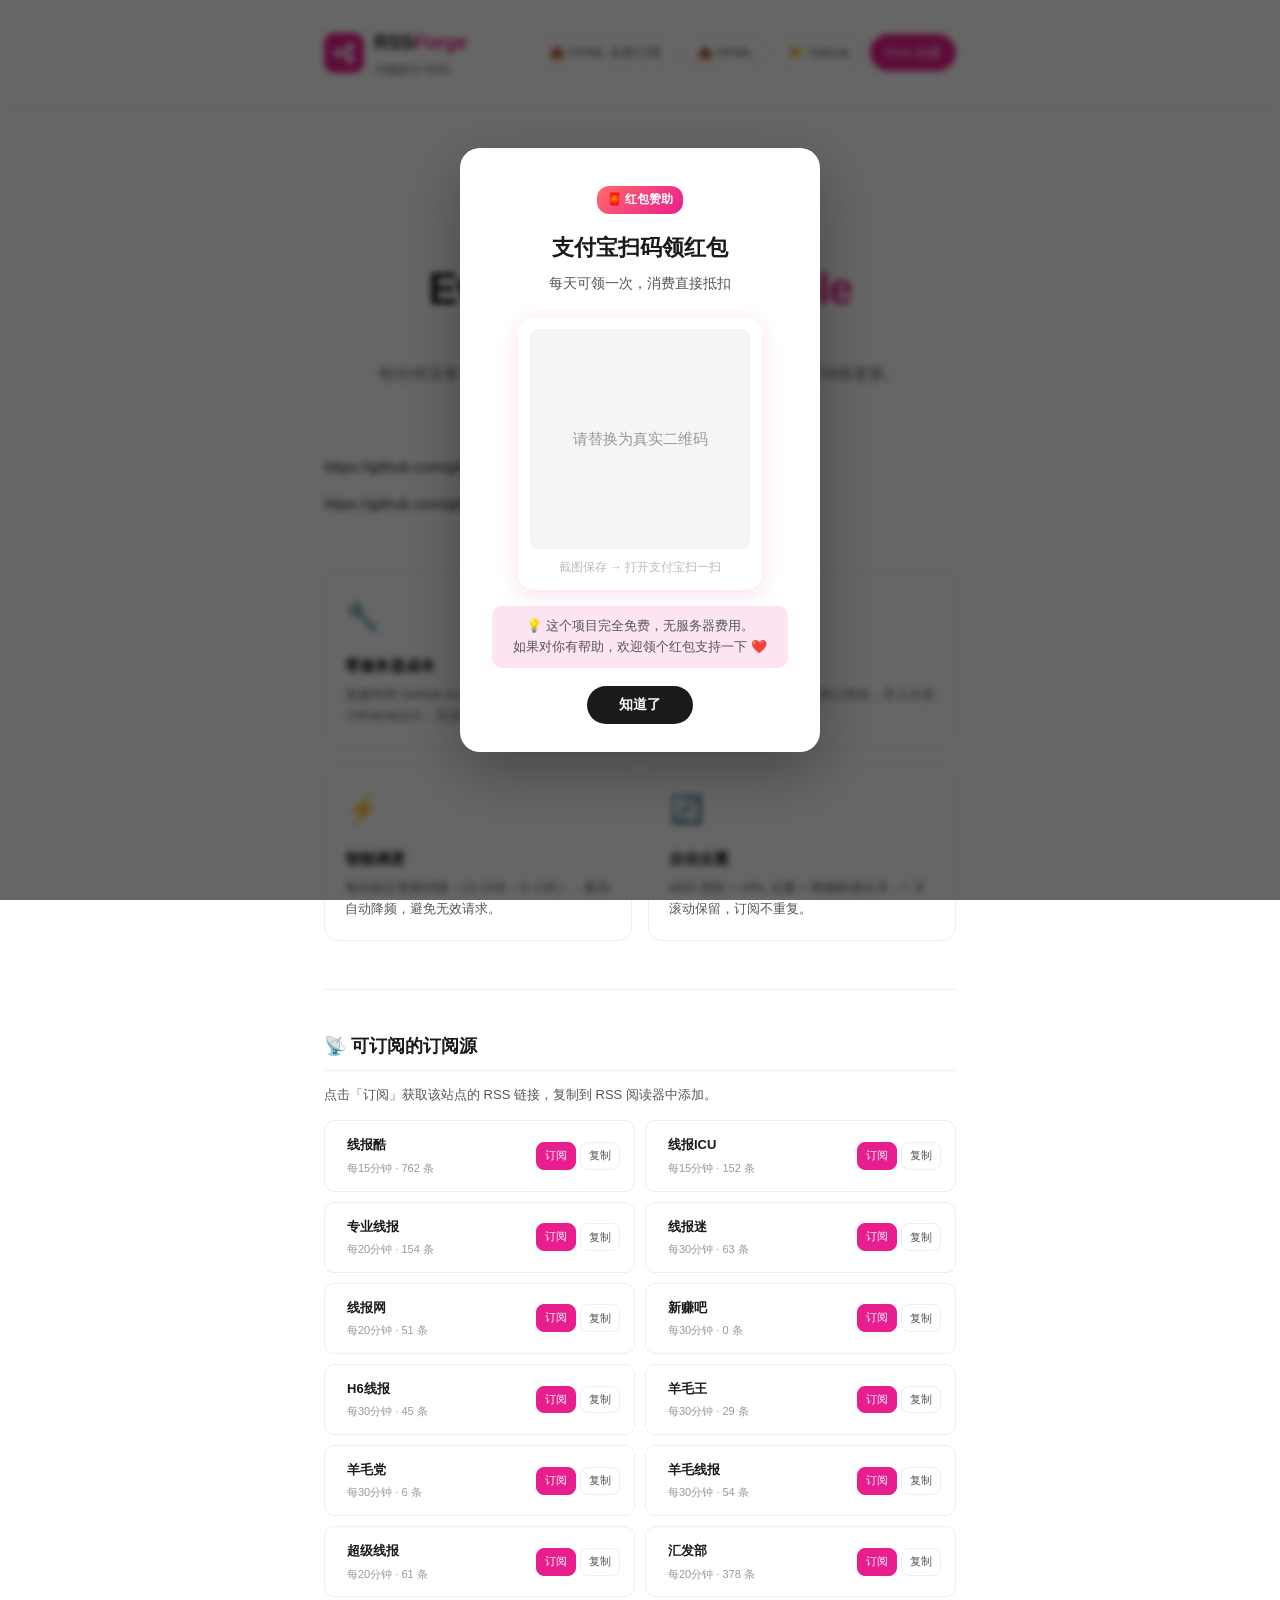
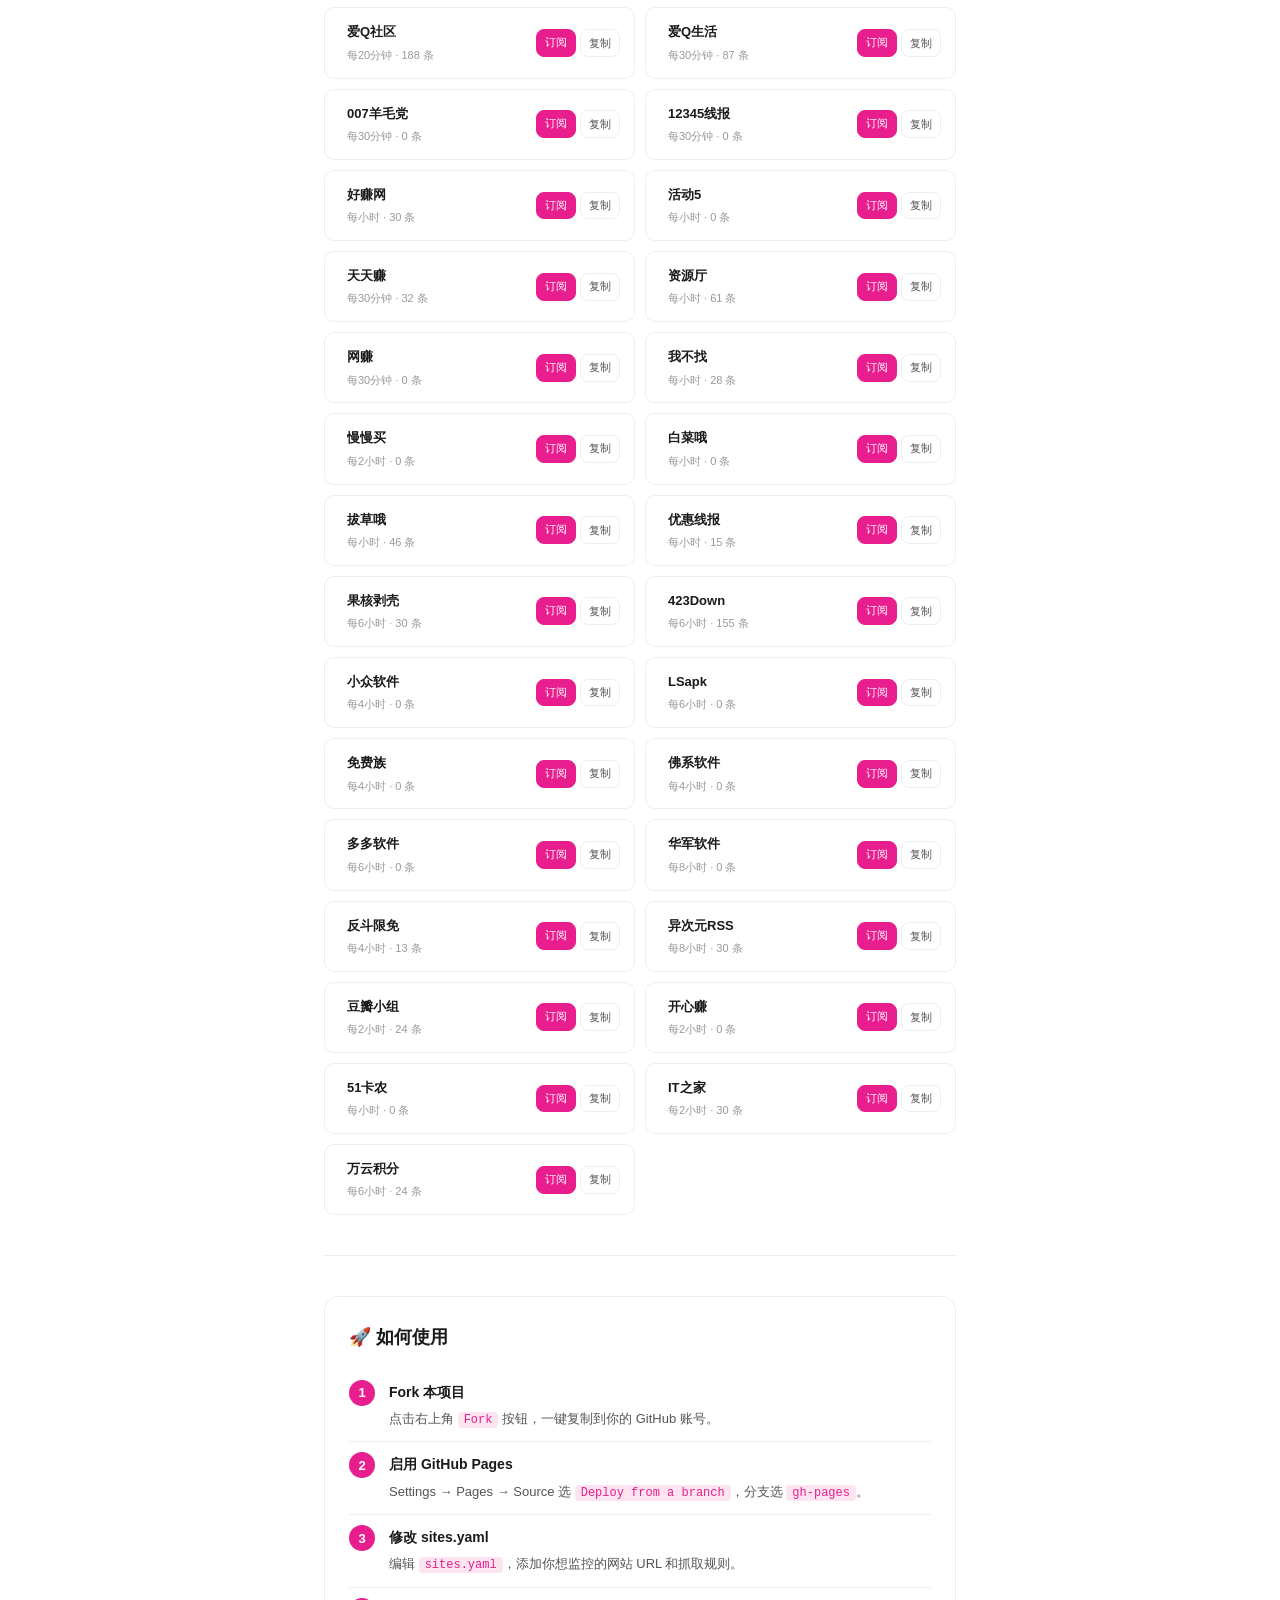
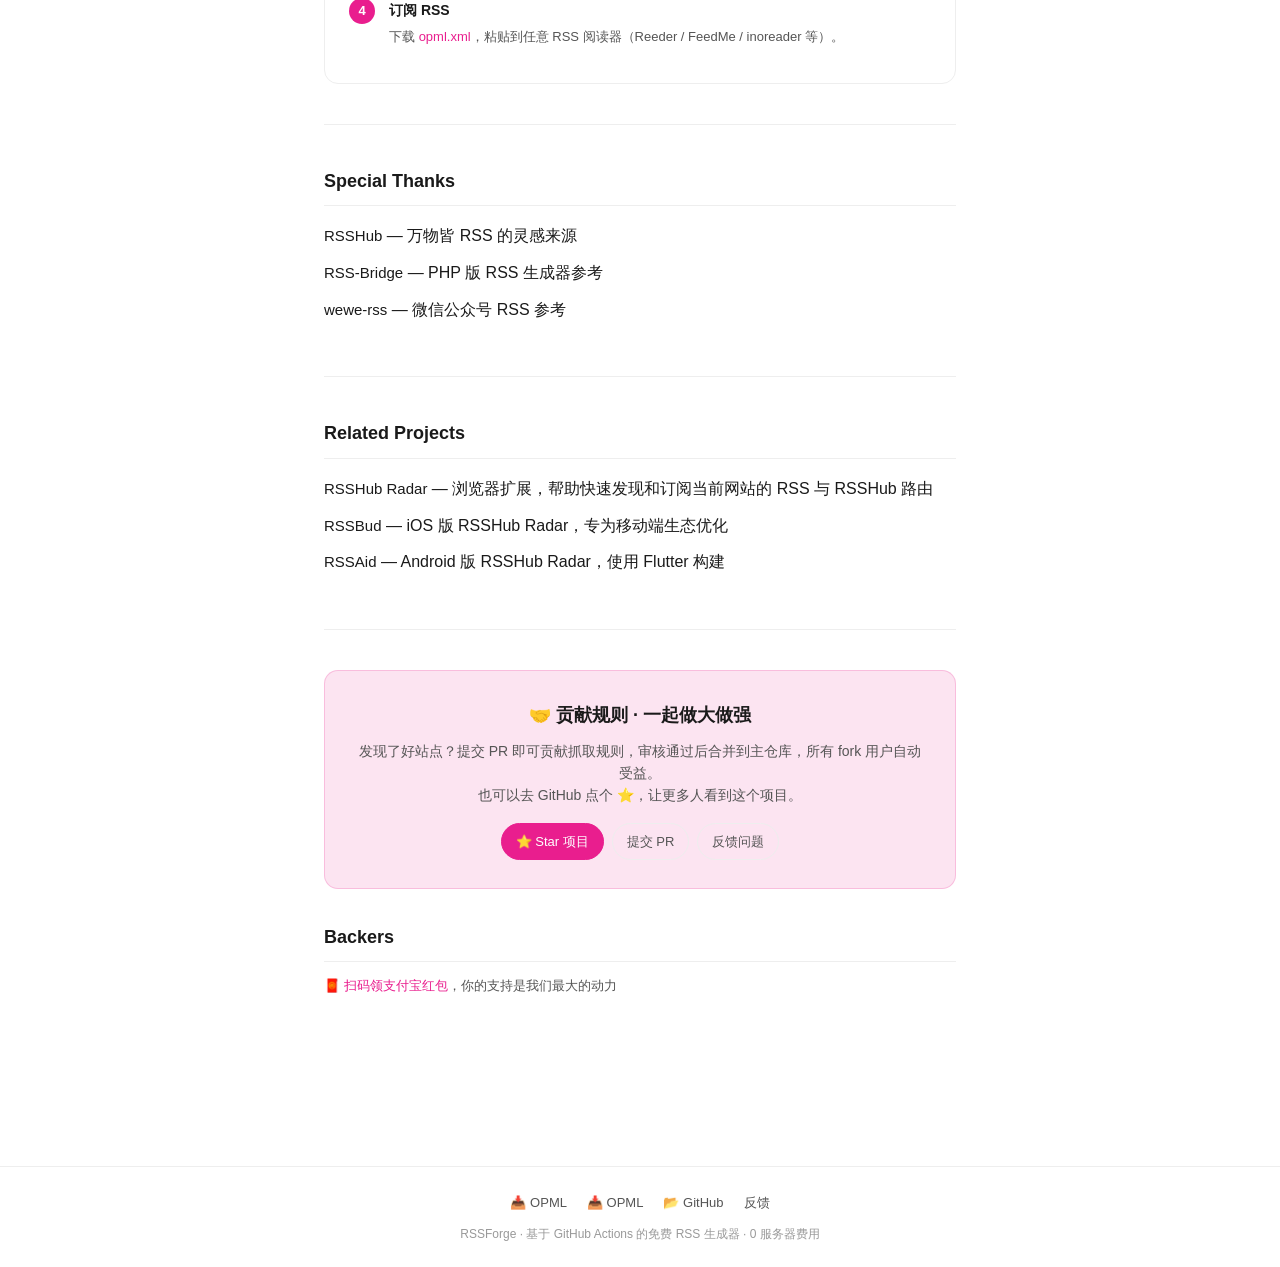
==== commit 8e95c674: "fix(#26): use split('/').pop() instead of replace for feed_url path extraction Previous regex only s" ====
--- a/index.html
+++ b/index.html
@@ -301,6 +301,46 @@
   display: grid;
   grid-template-columns: repeat(auto-fill, minmax(240px, 1fr));
   gap: 10px;
+}
+
+/* 多分类父站点 */
+.feed-parent-section {
+  border: 1px solid var(--border);
+  border-radius: 10px;
+  overflow: hidden;
+  margin-bottom: 10px;
+}
+.feed-parent-header {
+  display: flex;
+  align-items: center;
+  padding: 12px 14px;
+  cursor: pointer;
+  background: var(--card-bg);
+  transition: background 0.15s;
+}
+.feed-parent-header:hover { background: rgba(233,30,142,0.05); }
+.feed-parent-header .feed-icon-wrap { width: 32px; height: 32px; flex-shrink: 0; margin-right: 10px; }
+.feed-parent-header .feed-icon-wrap img { width: 32px; height: 32px; border-radius: 6px; object-fit: contain; }
+.feed-parent-info { flex: 1; min-width: 0; }
+.feed-parent-name { font-weight: 600; font-size: 14px; color: var(--text); white-space: nowrap; overflow: hidden; text-overflow: ellipsis; }
+.feed-parent-meta { font-size: 11px; color: var(--text2); margin-top: 1px; }
+.feed-parent-arrow { color: var(--text2); font-size: 12px; transition: transform 0.2s; flex-shrink: 0; margin-left: 8px; }
+.feed-parent-arrow.open { transform: rotate(180deg); }
+.feed-parent-children {
+  display: grid;
+  grid-template-columns: repeat(auto-fill, minmax(200px, 1fr));
+  gap: 1px;
+  background: var(--border);
+  border-top: 1px solid var(--border);
+  max-height: 0;
+  overflow: hidden;
+  transition: max-height 0.3s ease;
+}
+.feed-parent-children.open { max-height: 2000px; }
+.feed-parent-children .feed-card {
+  border: none;
+  border-radius: 0;
+  background: var(--card-bg);
 }
 .feed-card {
   border: 1px solid var(--border);
@@ -629,31 +669,73 @@
   });
 }
 
-/* ========== 渲染 Feed 列表 ========== */
+/* ========== 渲染 Feed 列表（支持多分类分组） ========== */
 (function() {
+  function escapeHtml(s) {
+    return String(s).replace(/&/g,'&amp;').replace(/</g,'&lt;').replace(/>/g,'&gt;').replace(/"/g,'&quot;');
+  }
+  function renderCard(name, m) {
+    var freq = m.freq_label || '定期更新';
+    var count = m.count || 0;
+    var feedFile = m.feed_url ? 'feeds/' + m.feed_url.split('/').pop() : 'feeds/' + encodeURIComponent(name) + '.xml';
+    return '<div class="feed-card">'
+      + '<div class="feed-icon-wrap">'
+      +   '<img class="feed-icon" src="' + escapeHtml(m.icon || '') + '" alt="' + escapeHtml(name) + '" onerror="this.style.display=\'none\';">'
+      + '</div>'
+      + '<div class="feed-info">'
+      +   '<div class="feed-name">' + escapeHtml(name) + '</div>'
+      +   '<div class="feed-freq">' + freq + ' · ' + count + ' 条</div>'
+      + '</div>'
+      + '<div class="feed-actions">'
+      +   '<a class="feed-btn rss" href="' + feedFile + '" target="_blank">订阅</a>'
+      +   '<button class="feed-btn" onclick="copyFeedLink(\'' + feedFile + '\')">复制</button>'
+      + '</div>'
+      + '</div>';
+  }
   fetch('feeds_meta.json')
     .then(function(r) { return r.json(); })
     .then(function(meta) {
       var grid = document.getElementById('feeds-grid');
       var html = '';
+      var parents = {};   // parent_name -> [child_names]
+      var standalone = []; // feeds without parent
       Object.keys(meta).forEach(function(name) {
         var m = meta[name];
-        var freq = m.freq_label || '定期更新';
-        var count = m.count || 0;
-        var feedFile = 'feeds/' + encodeURIComponent(name) + '.xml';
-        html += '<div class="feed-card">\
-          <div class="feed-icon-wrap">\
-            <img class="feed-icon" src="' + (m.icon || '') + '" alt="' + name + '" onerror="this.style.display=' + "'none'" + '">\
-          </div>\
-          <div class="feed-info">\
-            <div class="feed-name">' + name + '</div>\
-            <div class="feed-freq">' + freq + ' · ' + count + ' 条</div>\
-          </div>\
-          <div class="feed-actions">\
-            <a class="feed-btn rss" href="' + feedFile + '" target="_blank">订阅</a>\
-            <button class="feed-btn" onclick="copyFeedLink(\'' + feedFile + '\')">复制</button>\
-          </div>\
-        </div>';
+        var parent = m.parent || '';
+        if (parent) {
+          if (!parents[parent]) parents[parent] = [];
+          parents[parent].push(name);
+        } else {
+          standalone.push(name);
+        }
+      });
+      // Render standalone feeds (grid)
+      standalone.forEach(function(name) {
+        html += renderCard(name, meta[name]);
+      });
+      // Render parent sections with children
+      Object.keys(parents).sort().forEach(function(parent) {
+        var children = parents[parent];
+        var parentMeta = meta[children[0]] || {}; // use first child's icon
+        var totalCount = children.reduce(function(s, n) { return s + (meta[n] && meta[n].count || 0); }, 0);
+        var parentIcon = parentMeta.icon || '';
+        html += '<div class="feed-parent-section">';
+        html +=   '<div class="feed-parent-header" onclick="var c=this.nextElementSibling;c.classList.toggle(\'open\');this.querySelector(\'.feed-parent-arrow\').classList.toggle(\'open\');">';
+        html +=     '<div class="feed-icon-wrap">';
+        html +=       '<img class="feed-icon" src="' + escapeHtml(parentIcon) + '" alt="' + escapeHtml(parent) + '" onerror="this.style.display=\'none\';">';
+        html +=     '</div>';
+        html +=     '<div class="feed-parent-info">';
+        html +=       '<div class="feed-parent-name">' + escapeHtml(parent) + ' <span style="color:var(--text2);font-weight:400">(' + children.length + ' 个分类)</span></div>';
+        html +=       '<div class="feed-parent-meta">' + totalCount + ' 条内容 · 点击展开分类</div>';
+        html +=     '</div>';
+        html +=     '<div class="feed-parent-arrow">▼</div>';
+        html +=   '</div>';
+        html +=   '<div class="feed-parent-children">';
+        children.forEach(function(childName) {
+          html += renderCard(childName, meta[childName]);
+        });
+        html +=   '</div>';
+        html += '</div>';
       });
       grid.innerHTML = html || '<p style="color:var(--text2);font-size:13px">暂无数据，请等待 GitHub Actions 首次运行</p>';
     })
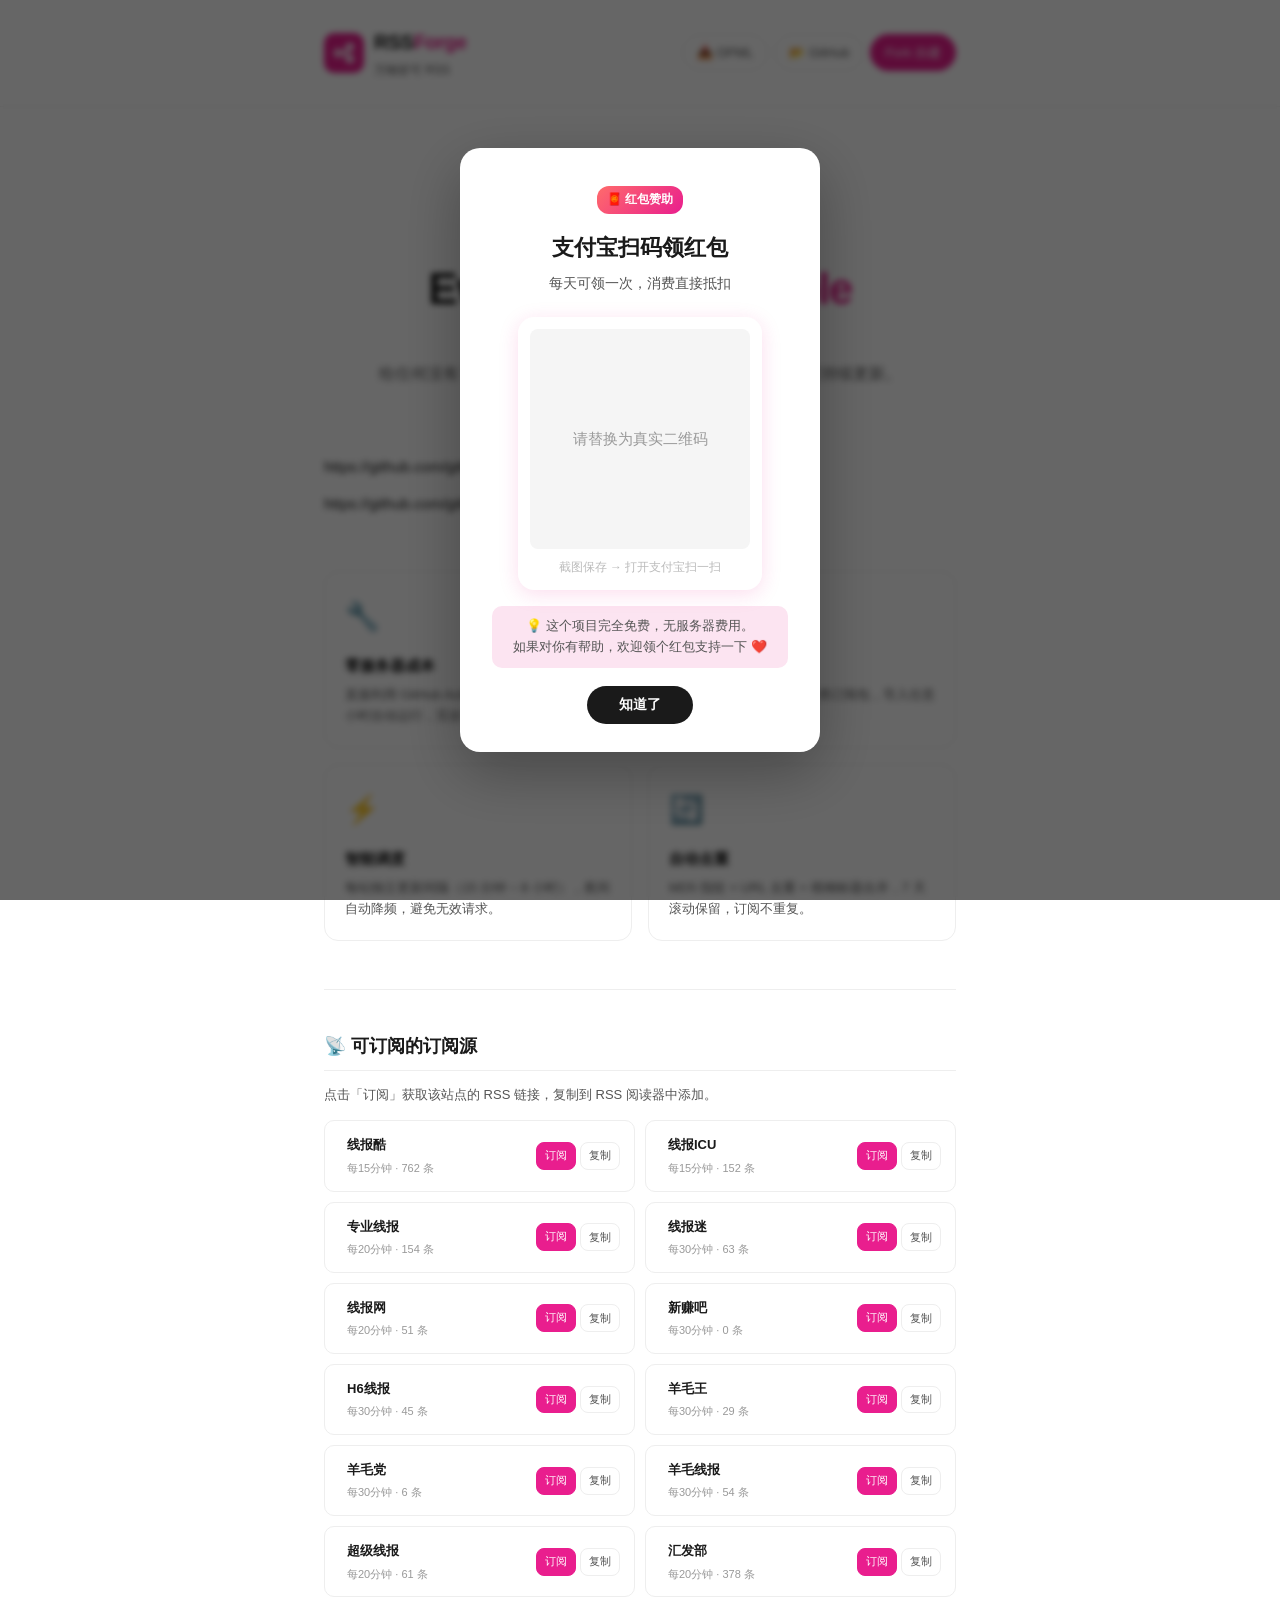
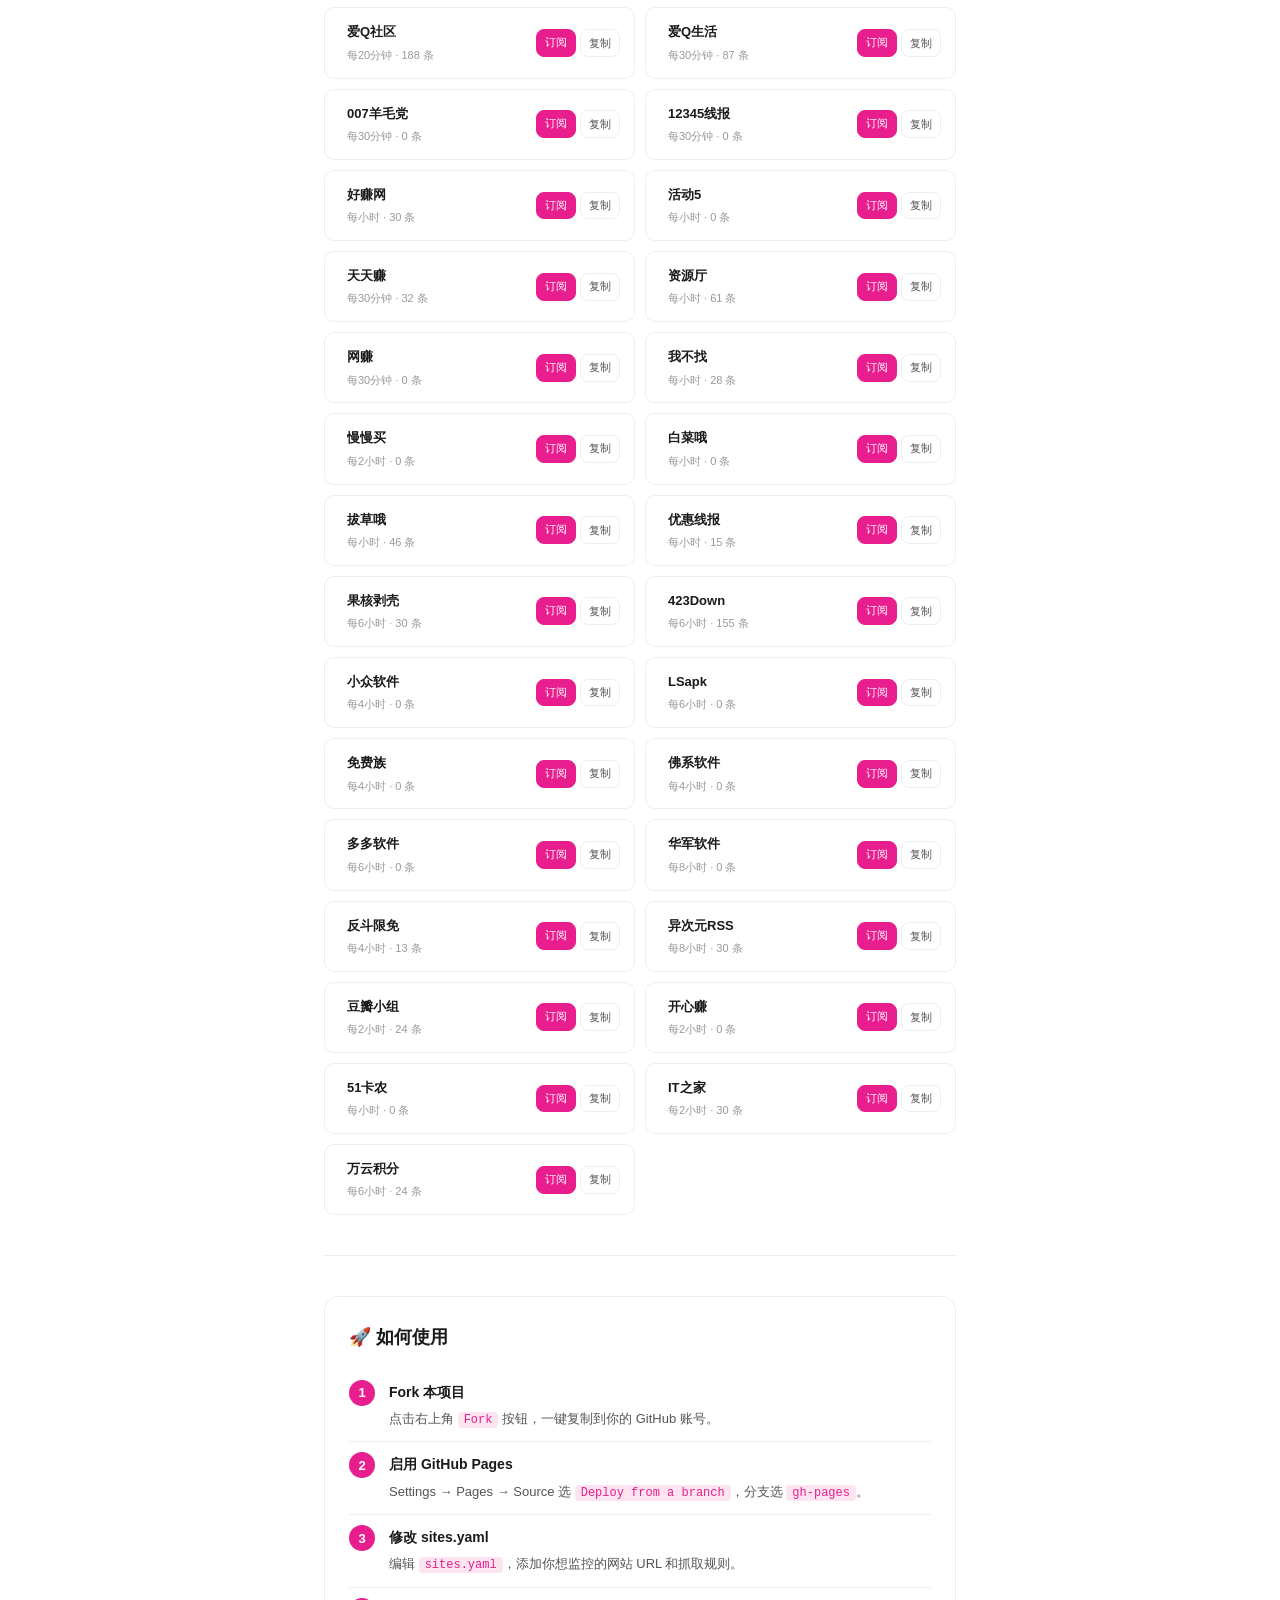
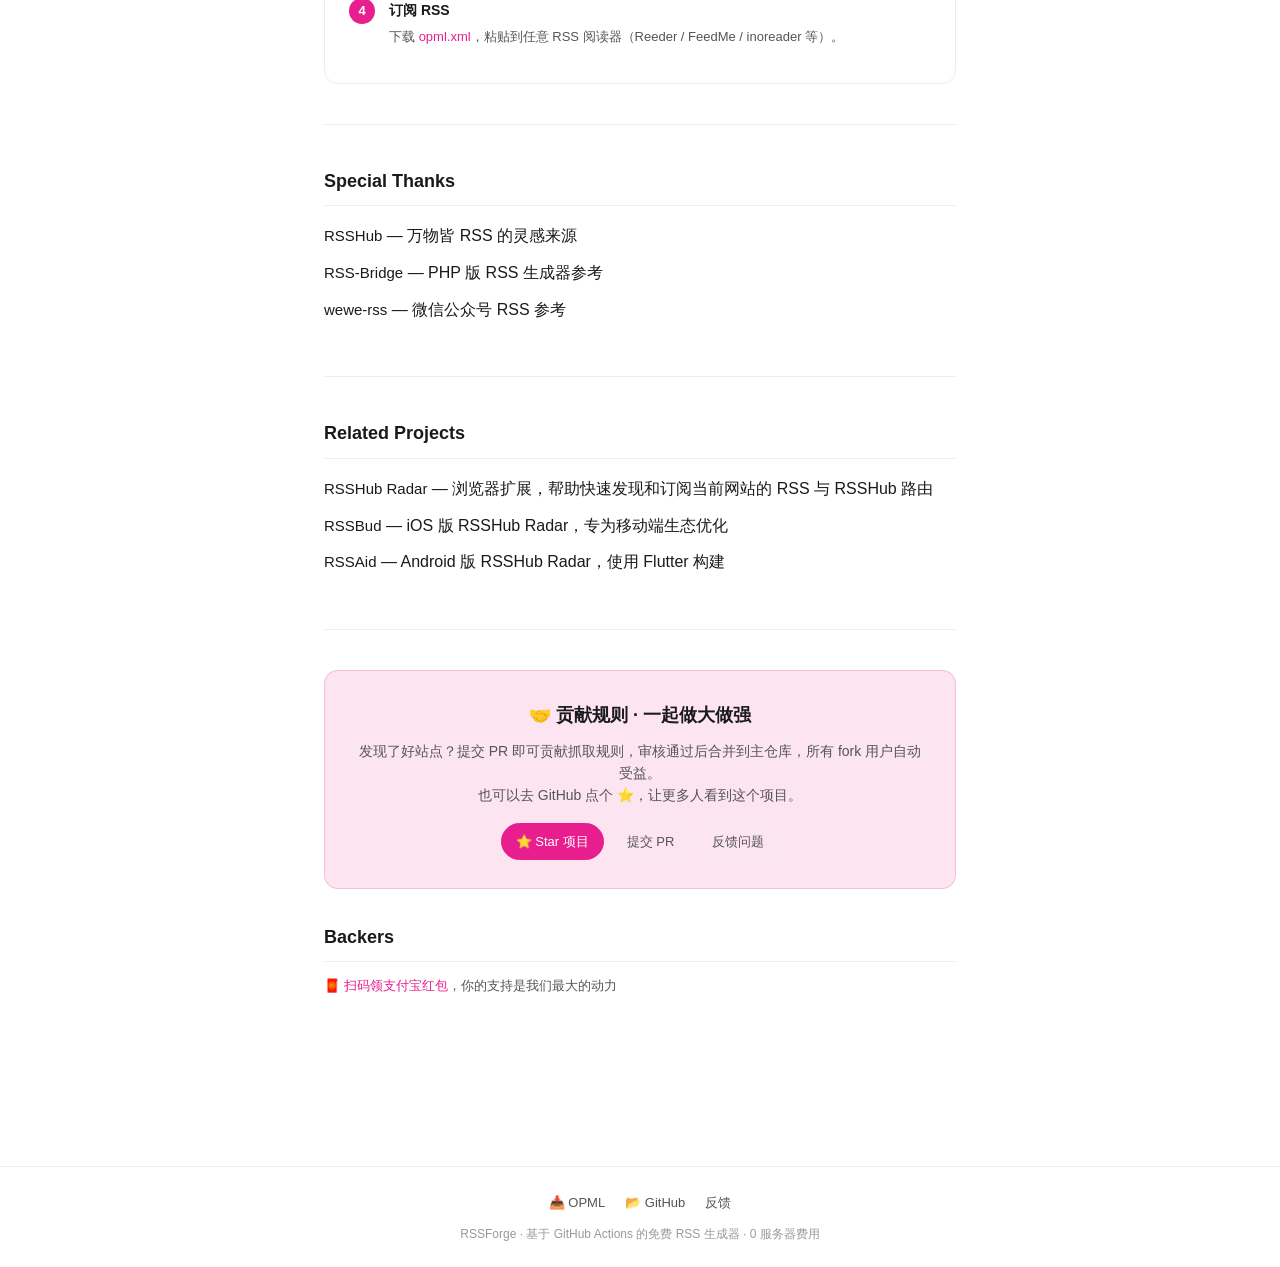
==== commit f90b5b69: "fix: maintenance, branding migration, code dedup (#22 #23 #31 #32 #33) - #22: Enhance ProxyPool._val" ====
--- a/index.html
+++ b/index.html
@@ -467,7 +467,6 @@
       </div>
     </a>
     <nav class="nav-links">
-      <a class="nav-link" href="opml.xml" download>📥 OPML 全部订阅</a>
       <a class="nav-link" href="opml.xml" download>📥 OPML</a>
       <a class="nav-link" href="https://github.com/gitfox-enter/RSSForge" target="_blank">📂 GitHub</a>
       <a class="nav-link pink" href="https://github.com/gitfox-enter/RSSForge/fork" target="_blank">Fork 自建</a>
@@ -634,7 +633,6 @@
   <div class="container">
     <div class="footer-links">
       <a href="opml.xml" download>📥 OPML</a>
-      <a href="opml.xml" download>📥 OPML</a>
       <a href="https://github.com/gitfox-enter/RSSForge" target="_blank">📂 GitHub</a>
       <a href="https://github.com/gitfox-enter/RSSForge/issues" target="_blank">反馈</a>
     </div>
@@ -656,14 +654,16 @@
 }
 
 /* ========== 复制链接 ========== */
-function copyFeedLink(feedUrl) {
+function copyFeedLink(feedUrl, ev) {
   var full = location.origin + location.pathname.replace(/[^/]*$/, '') + feedUrl;
+  var btn = ev && ev.target ? ev.target : null;
   navigator.clipboard.writeText(full).then(function() {
-    var btn = event.target;
-    var orig = btn.textContent;
-    btn.textContent = '已复制 ✓';
-    btn.style.color = 'var(--pink)';
-    setTimeout(function() { btn.textContent = orig; btn.style.color = ''; }, 1500);
+    if (btn) {
+      var orig = btn.textContent;
+      btn.textContent = '已复制 ✓';
+      btn.style.color = 'var(--pink)';
+      setTimeout(function() { btn.textContent = orig; btn.style.color = ''; }, 1500);
+    }
   }).catch(function() {
     prompt('复制链接:', full);
   });
@@ -688,7 +688,7 @@
       + '</div>'
       + '<div class="feed-actions">'
       +   '<a class="feed-btn rss" href="' + feedFile + '" target="_blank">订阅</a>'
-      +   '<button class="feed-btn" onclick="copyFeedLink(\'' + feedFile + '\')">复制</button>'
+      +   '<button class="feed-btn" onclick="copyFeedLink(\'' + feedFile + '\', event)">复制</button>'
       + '</div>'
       + '</div>';
   }
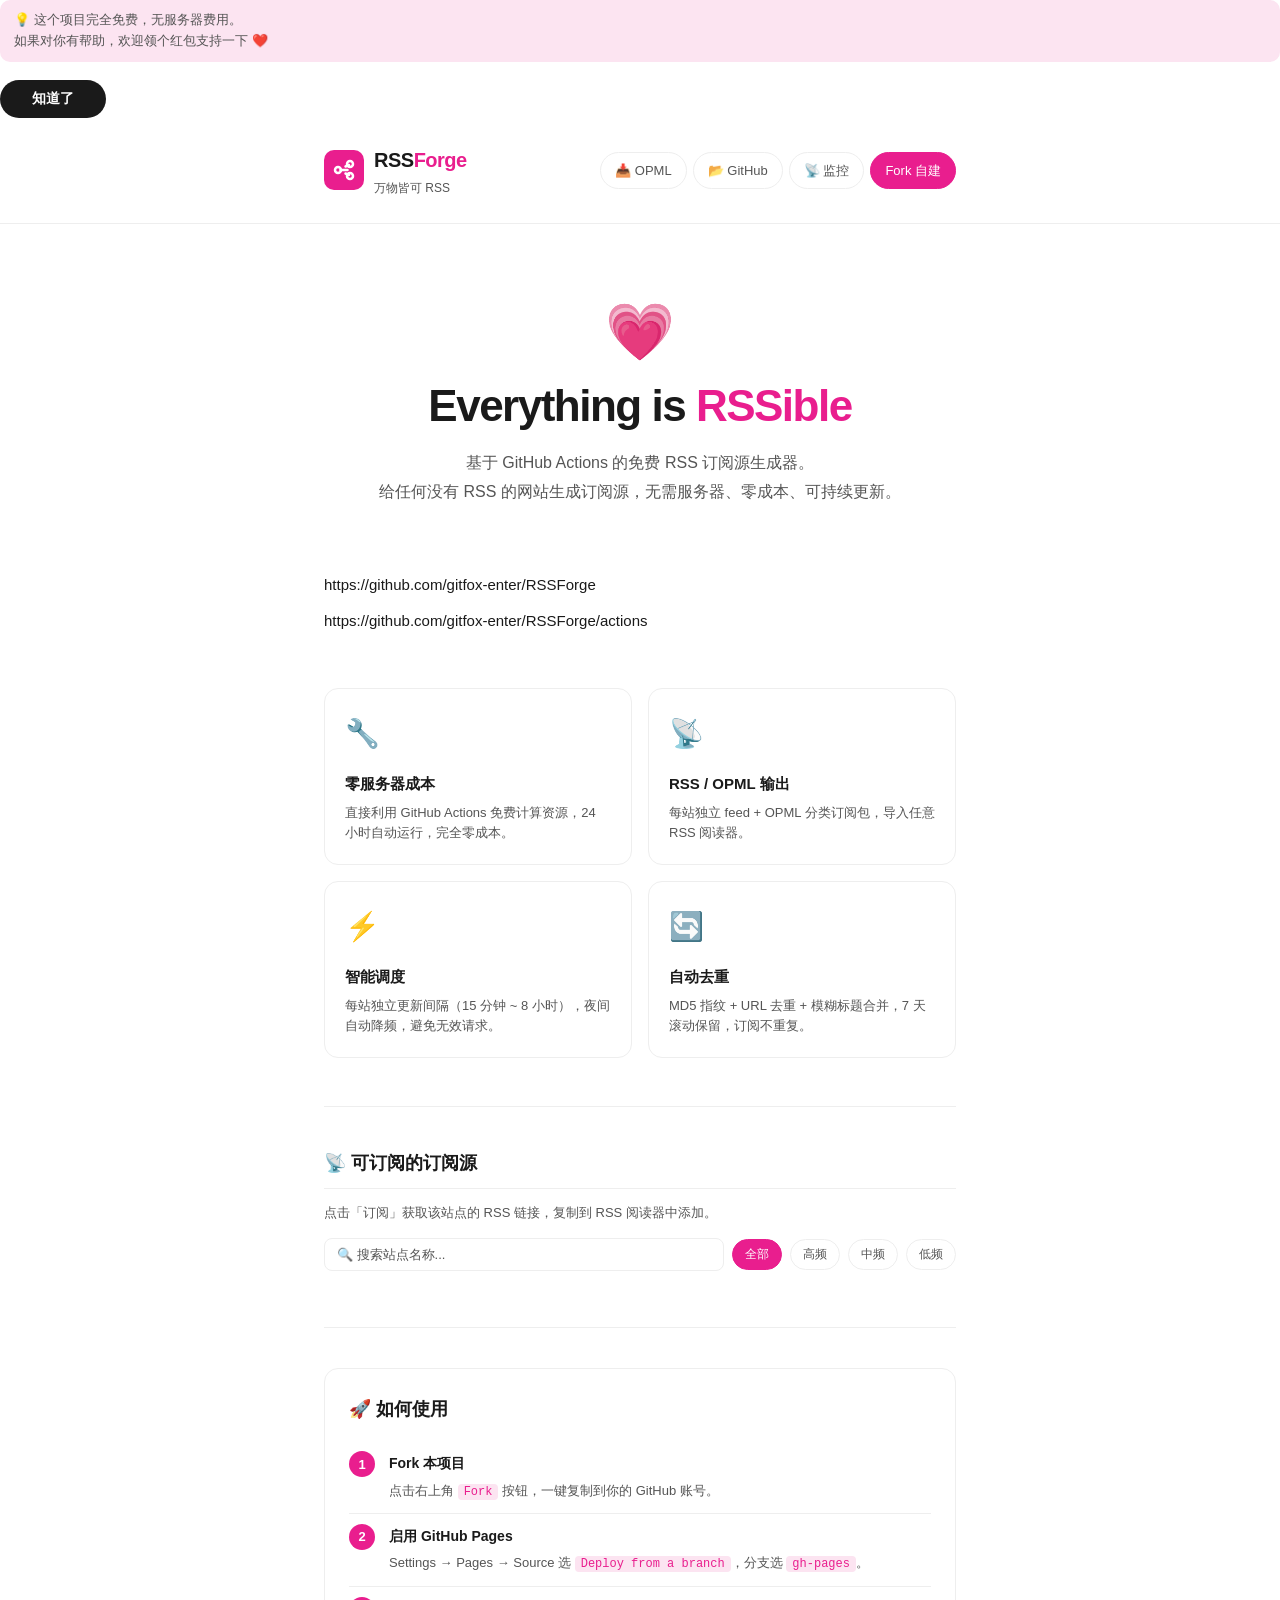
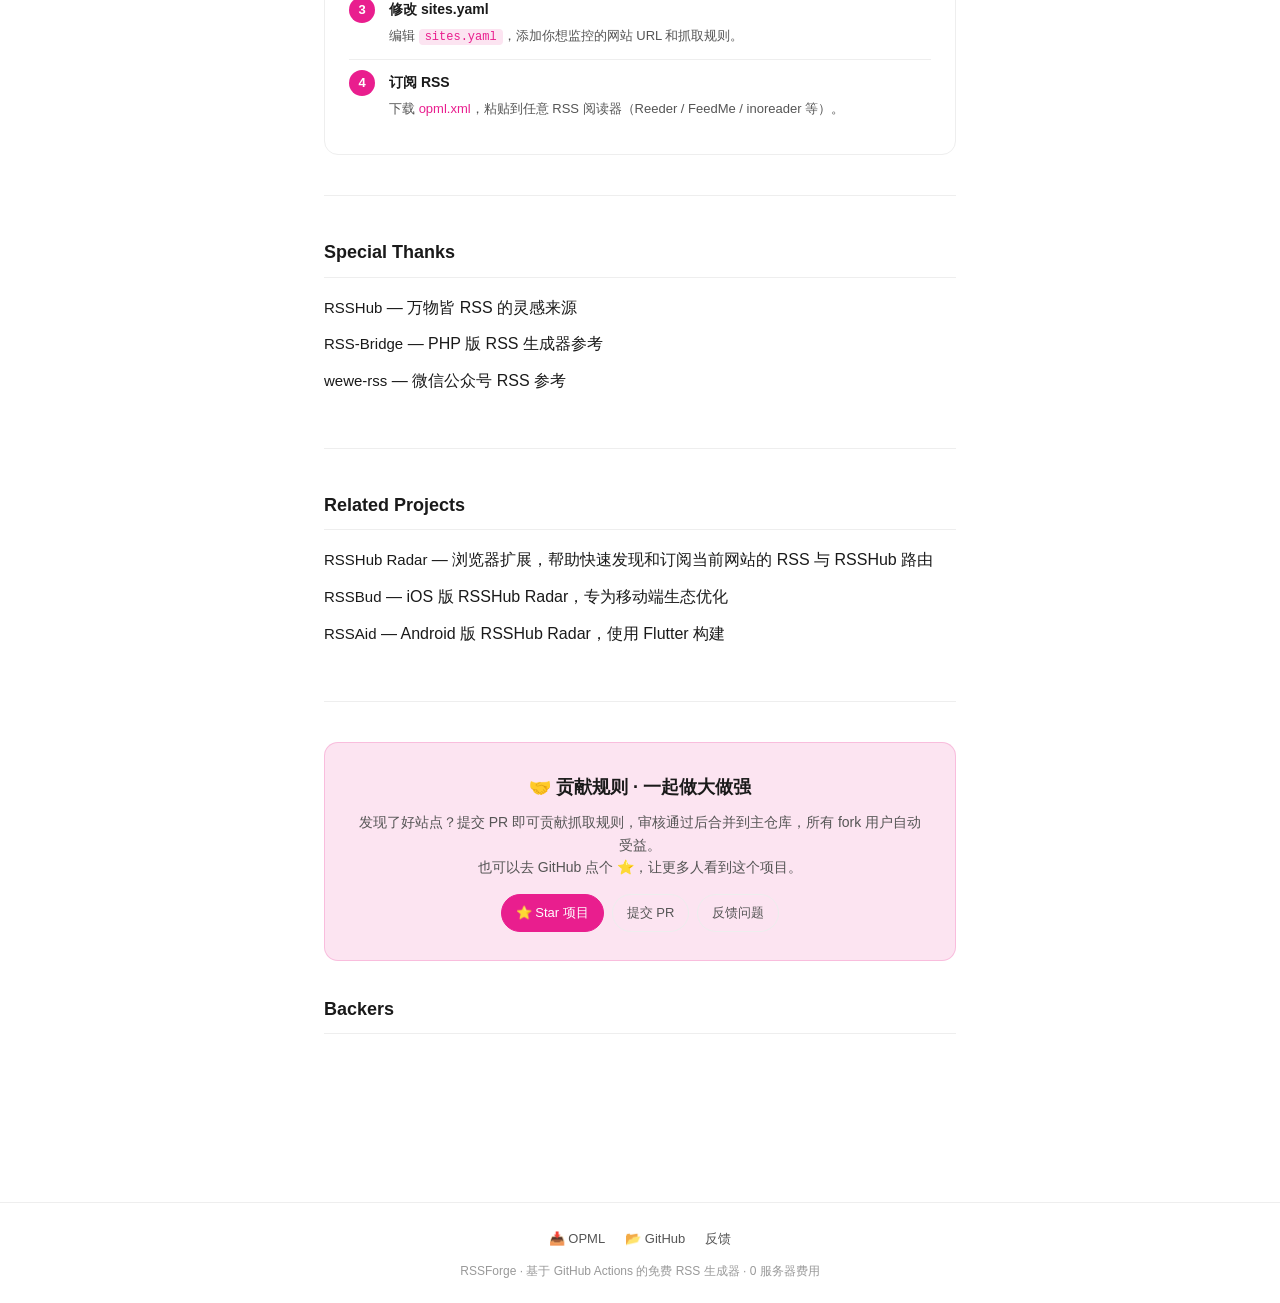
==== commit 9ed7a2bd: "feat: alipay redpacket as RSS feed item, remove popup/card (#52) - Remove alipay popup modal from in" ====
--- a/index.html
+++ b/index.html
@@ -51,18 +51,7 @@
 }
 a:hover { color: var(--pink-dark); text-decoration: underline; }
 
-/* ==================== 支付宝弹窗 ==================== */
-#alipay-modal {
-  display: none;
-  position: fixed;
-  inset: 0;
-  background: rgba(0,0,0,0.6);
-  z-index: 9999;
-  justify-content: center;
-  align-items: center;
-  backdrop-filter: blur(3px);
-}
-#alipay-modal.show { display: flex; }
+
 .modal-box {
   background: var(--bg);
   border-radius: 20px;
@@ -297,6 +286,51 @@
 /* ==================== 可订阅的 Feed 列表 ==================== */
 .feeds-section { margin: 32px 0; }
 .feeds-section > h2 { font-size: 18px; font-weight: 700; margin-bottom: 12px; padding-bottom: 8px; border-bottom: 1px solid var(--border); }
+
+.feed-toolbar {
+  display: flex;
+  gap: 8px;
+  margin-bottom: 16px;
+  flex-wrap: wrap;
+  align-items: center;
+}
+.feed-search {
+  flex: 1;
+  min-width: 180px;
+  padding: 8px 12px;
+  border: 1px solid var(--border);
+  border-radius: 8px;
+  font-size: 13px;
+  background: var(--bg2);
+  color: var(--text);
+  outline: none;
+  transition: border-color 0.2s;
+}
+.feed-search:focus { border-color: var(--pink); }
+.feed-search::placeholder { color: var(--text2); }
+.feed-filter-btn {
+  padding: 6px 12px;
+  border: 1px solid var(--border);
+  border-radius: 16px;
+  font-size: 12px;
+  background: var(--bg2);
+  color: var(--text2);
+  cursor: pointer;
+  transition: all 0.2s;
+}
+.feed-filter-btn:hover, .feed-filter-btn.active {
+  background: var(--pink);
+  color: white;
+  border-color: var(--pink);
+}
+.feed-count-info {
+  font-size: 12px;
+  color: var(--text2);
+  margin-bottom: 8px;
+}
+.feed-card.hidden { display: none !important; }
+.feed-parent-section.hidden { display: none !important; }
+.feed-parent-children .feed-card.hidden ~ .feed-card.hidden + .feed-card { }
 .feeds-grid {
   display: grid;
   grid-template-columns: repeat(auto-fill, minmax(240px, 1fr));
@@ -421,7 +455,52 @@
   .container { padding: 0 16px; }
   .logo-tagline { display: none; }
   .features { grid-template-columns: 1fr; }
-  .feeds-grid { grid-template-columns: 1fr; }
+  
+.feed-toolbar {
+  display: flex;
+  gap: 8px;
+  margin-bottom: 16px;
+  flex-wrap: wrap;
+  align-items: center;
+}
+.feed-search {
+  flex: 1;
+  min-width: 180px;
+  padding: 8px 12px;
+  border: 1px solid var(--border);
+  border-radius: 8px;
+  font-size: 13px;
+  background: var(--bg2);
+  color: var(--text);
+  outline: none;
+  transition: border-color 0.2s;
+}
+.feed-search:focus { border-color: var(--pink); }
+.feed-search::placeholder { color: var(--text2); }
+.feed-filter-btn {
+  padding: 6px 12px;
+  border: 1px solid var(--border);
+  border-radius: 16px;
+  font-size: 12px;
+  background: var(--bg2);
+  color: var(--text2);
+  cursor: pointer;
+  transition: all 0.2s;
+}
+.feed-filter-btn:hover, .feed-filter-btn.active {
+  background: var(--pink);
+  color: white;
+  border-color: var(--pink);
+}
+.feed-count-info {
+  font-size: 12px;
+  color: var(--text2);
+  margin-bottom: 8px;
+}
+.feed-card.hidden { display: none !important; }
+.feed-parent-section.hidden { display: none !important; }
+.feed-parent-children .feed-card.hidden ~ .feed-card.hidden + .feed-card { }
+.feeds-grid { grid-template-columns: 1fr; }
   .hero-title { font-size: 28px; }
   .modal-box { padding: 24px 16px; }
   .modal-qr img { width: 180px; height: 180px; }
@@ -430,17 +509,7 @@
 </head>
 <body>
 
-<!-- ==================== 支付宝弹窗 ==================== -->
-<div id="alipay-modal">
-  <div class="modal-box">
-    <div class="modal-badge">🧧 红包赞助</div>
-    <div class="modal-title">支付宝扫码领红包</div>
-    <div class="modal-sub">每天可领一次，消费直接抵扣</div>
-    <div class="modal-qr">
-      <img src="public/alipay-redpacket.jpg" alt="支付宝红包码"
-        onerror="this.src='data:image/svg+xml,<svg xmlns=\'http://www.w3.org/2000/svg\' viewBox=\'0 0 200 200\'><rect width=\'200\' height=\'200\' fill=\'%23f5f5f5\'/><text x=\'50%25\' y=\'50%25\' text-anchor=\'middle\' dy=\'.3em\' font-size=\'14\' fill=\'%23999\'>请替换为真实二维码</text></svg>'">
-      <div class="modal-qr-msg">截图保存 → 打开支付宝扫一扫</div>
-    </div>
+
     <div class="modal-tip">
       💡 这个项目完全免费，无服务器费用。<br>
       如果对你有帮助，欢迎领个红包支持一下 ❤️
@@ -469,6 +538,7 @@
     <nav class="nav-links">
       <a class="nav-link" href="opml.xml" download>📥 OPML</a>
       <a class="nav-link" href="https://github.com/gitfox-enter/RSSForge" target="_blank">📂 GitHub</a>
+      <a class="nav-link" href="health.html">📡 监控</a>
       <a class="nav-link pink" href="https://github.com/gitfox-enter/RSSForge/fork" target="_blank">Fork 自建</a>
     </nav>
   </div>
@@ -528,6 +598,14 @@
     <p style="font-size:13px;color:var(--text2);margin-bottom:14px">
       点击「订阅」获取该站点的 RSS 链接，复制到 RSS 阅读器中添加。
     </p>
+    <div class="feed-toolbar">
+      <input class="feed-search" type="text" id="feed-search" placeholder="🔍 搜索站点名称...">
+      <button class="feed-filter-btn active" data-filter="all" onclick="filterFeeds('all', this)">全部</button>
+      <button class="feed-filter-btn" data-filter="high" onclick="filterFeeds('high', this)">高频</button>
+      <button class="feed-filter-btn" data-filter="medium" onclick="filterFeeds('medium', this)">中频</button>
+      <button class="feed-filter-btn" data-filter="low" onclick="filterFeeds('low', this)">低频</button>
+    </div>
+    <div class="feed-count-info" id="feed-count-info"></div>
     <div class="feeds-grid" id="feeds-grid">
       <!-- 由 JS 动态渲染 -->
     </div>
@@ -621,7 +699,6 @@
   <div class="section">
     <h2 class="section-title">Backers</h2>
     <p style="font-size:13px;color:var(--text2)">
-      🧧 <a href="javascript:void(0)" onclick="document.getElementById('alipay-modal').classList.add('show')">扫码领支付宝红包</a>，你的支持是我们最大的动力
     </p>
   </div>
 
@@ -643,14 +720,6 @@
 <!-- ==================== Scripts ==================== -->
 <script>
 /* ========== 弹窗 ========== */
-function closeAlipay() {
-  document.getElementById('alipay-modal').classList.remove('show');
-}
-if (!sessionStorage.getItem('rssforge_alipay_shown')) {
-  window.addEventListener('load', function() {
-    document.getElementById('alipay-modal').classList.add('show');
-    sessionStorage.setItem('rssforge_alipay_shown', '1');
-  });
 }
 
 /* ========== 复制链接 ========== */
@@ -678,7 +747,7 @@
     var freq = m.freq_label || '定期更新';
     var count = m.count || 0;
     var feedFile = m.feed_url ? 'feeds/' + m.feed_url.split('/').pop() : 'feeds/' + encodeURIComponent(name) + '.xml';
-    return '<div class="feed-card">'
+    return '<div class="feed-card" data-tier="' + (m.tier || '') + '">'
       + '<div class="feed-icon-wrap">'
       +   '<img class="feed-icon" src="' + escapeHtml(m.icon || '') + '" alt="' + escapeHtml(name) + '" onerror="this.style.display=\'none\';">'
       + '</div>'
@@ -743,6 +812,56 @@
       document.getElementById('feeds-grid').innerHTML =
         '<p style="color:var(--text2);font-size:13px">暂无数据，请等待 GitHub Actions 首次运行</p>';
     });
+
+  // Search & Filter
+  window._allFeedMeta = meta;
+  window.filterFeeds = function(tier, btn) {
+    document.querySelectorAll('.feed-filter-btn').forEach(function(b) { b.classList.remove('active'); });
+    btn.classList.add('active');
+    applyFilters(tier, document.getElementById('feed-search').value);
+  };
+  function applyFilters(tier, query) {
+    var grid = document.getElementById('feeds-grid');
+    var cards = grid.querySelectorAll('.feed-card');
+    var sections = grid.querySelectorAll('.feed-parent-section');
+    var q = query.trim().toLowerCase();
+    var visible = 0;
+    // Filter standalone cards
+    cards.forEach(function(card) {
+      var nameEl = card.querySelector('.feed-name');
+      var name = nameEl ? nameEl.textContent.toLowerCase() : '';
+      var matchName = !q || name.indexOf(q) !== -1;
+      var matchTier = tier === 'all' || (card.dataset.tier || card.closest('[data-tier]') || {}).tier === tier;
+      // Check data-tier on card itself or parent section
+      if (!card.dataset.tier && card.closest('.feed-parent-section')) {
+        matchTier = tier === 'all';
+      }
+      if (matchName) {
+        card.classList.remove('hidden');
+        visible++;
+      } else {
+        card.classList.add('hidden');
+      }
+    });
+    // Filter parent sections (hide if all children hidden)
+    sections.forEach(function(section) {
+      var children = section.querySelectorAll('.feed-parent-children .feed-card');
+      var anyVisible = false;
+      children.forEach(function(c) { if (!c.classList.contains('hidden')) anyVisible = true; });
+      section.classList.toggle('hidden', !anyVisible);
+    });
+    // Update count
+    var info = document.getElementById('feed-count-info');
+    if (info) {
+      var total = cards.length;
+      info.textContent = q ? '找到 ' + visible + ' / ' + total + ' 个站点' : '共 ' + total + ' 个站点';
+    }
+  }
+  document.getElementById('feed-search').addEventListener('input', function() {
+    var activeBtn = document.querySelector('.feed-filter-btn.active');
+    var tier = activeBtn ? activeBtn.dataset.filter : 'all';
+    applyFilters(tier, this.value);
+  });
 })();
 </script>
 </body>
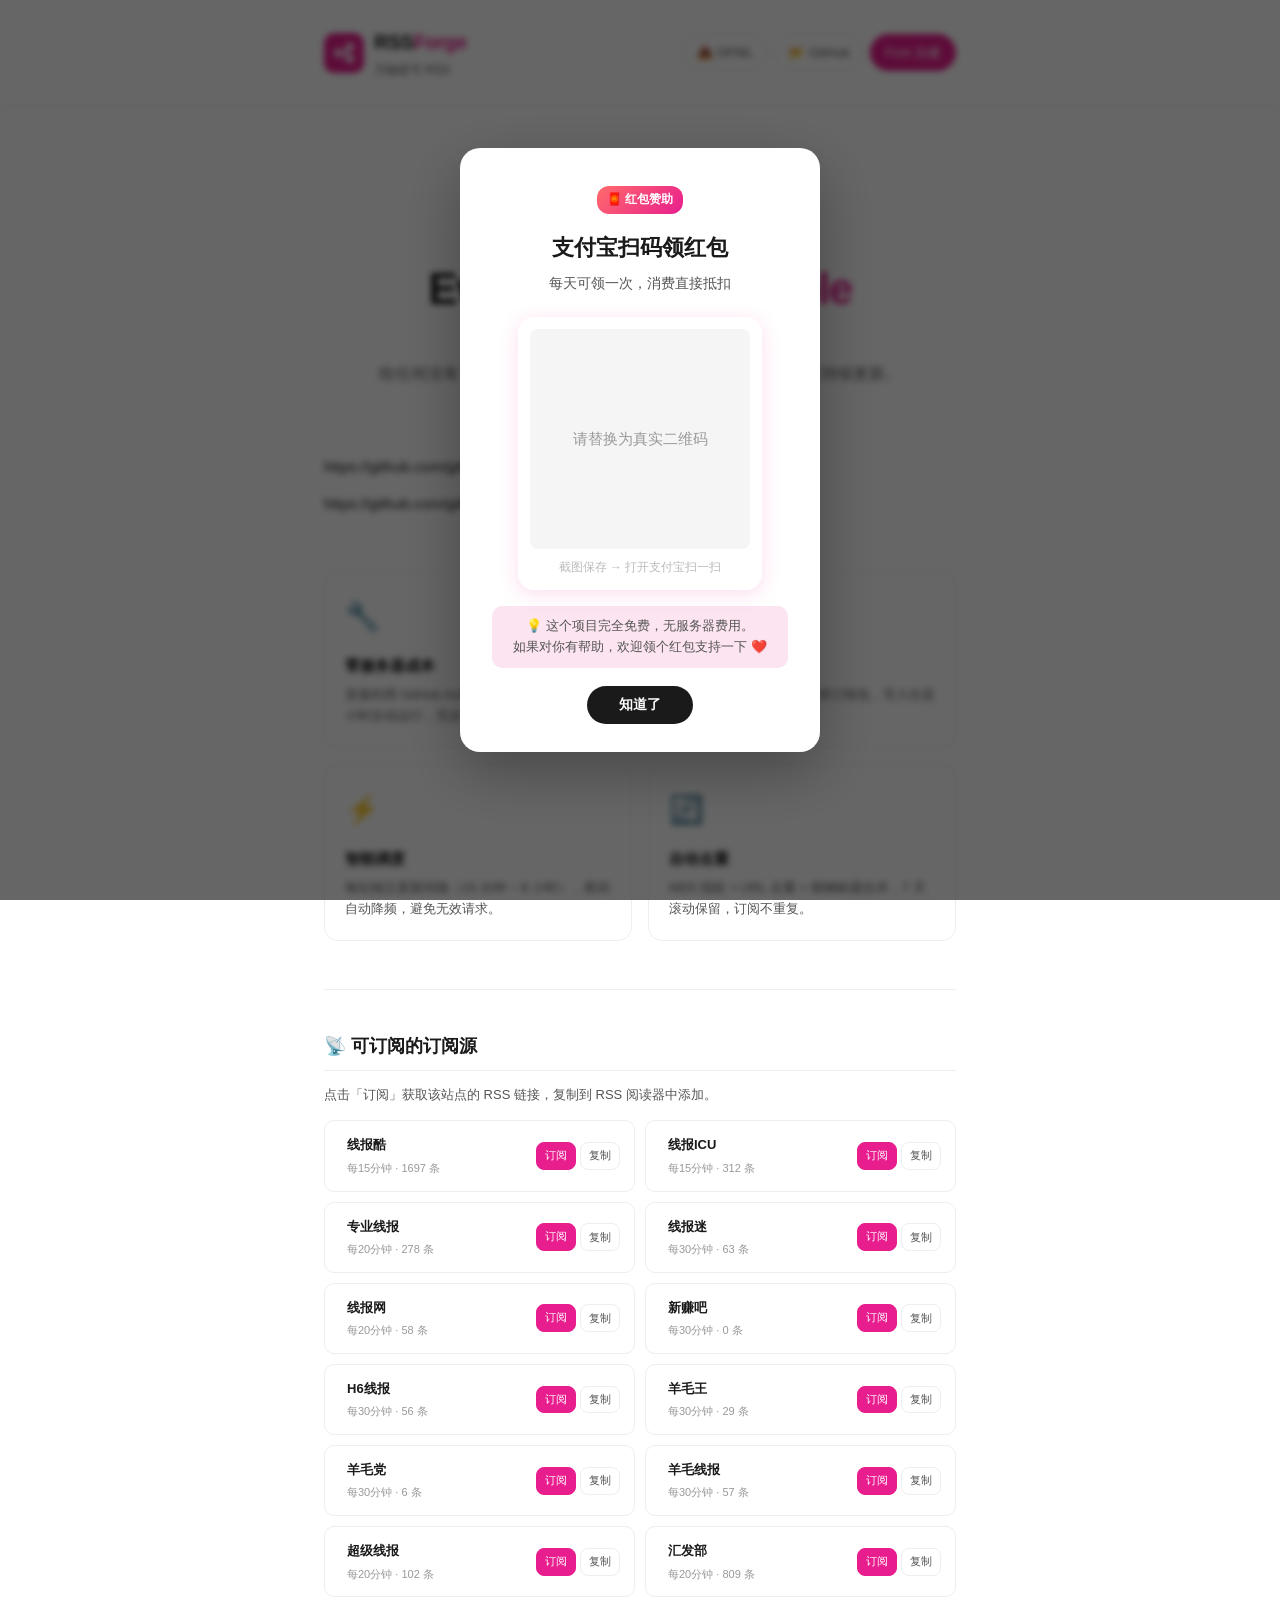
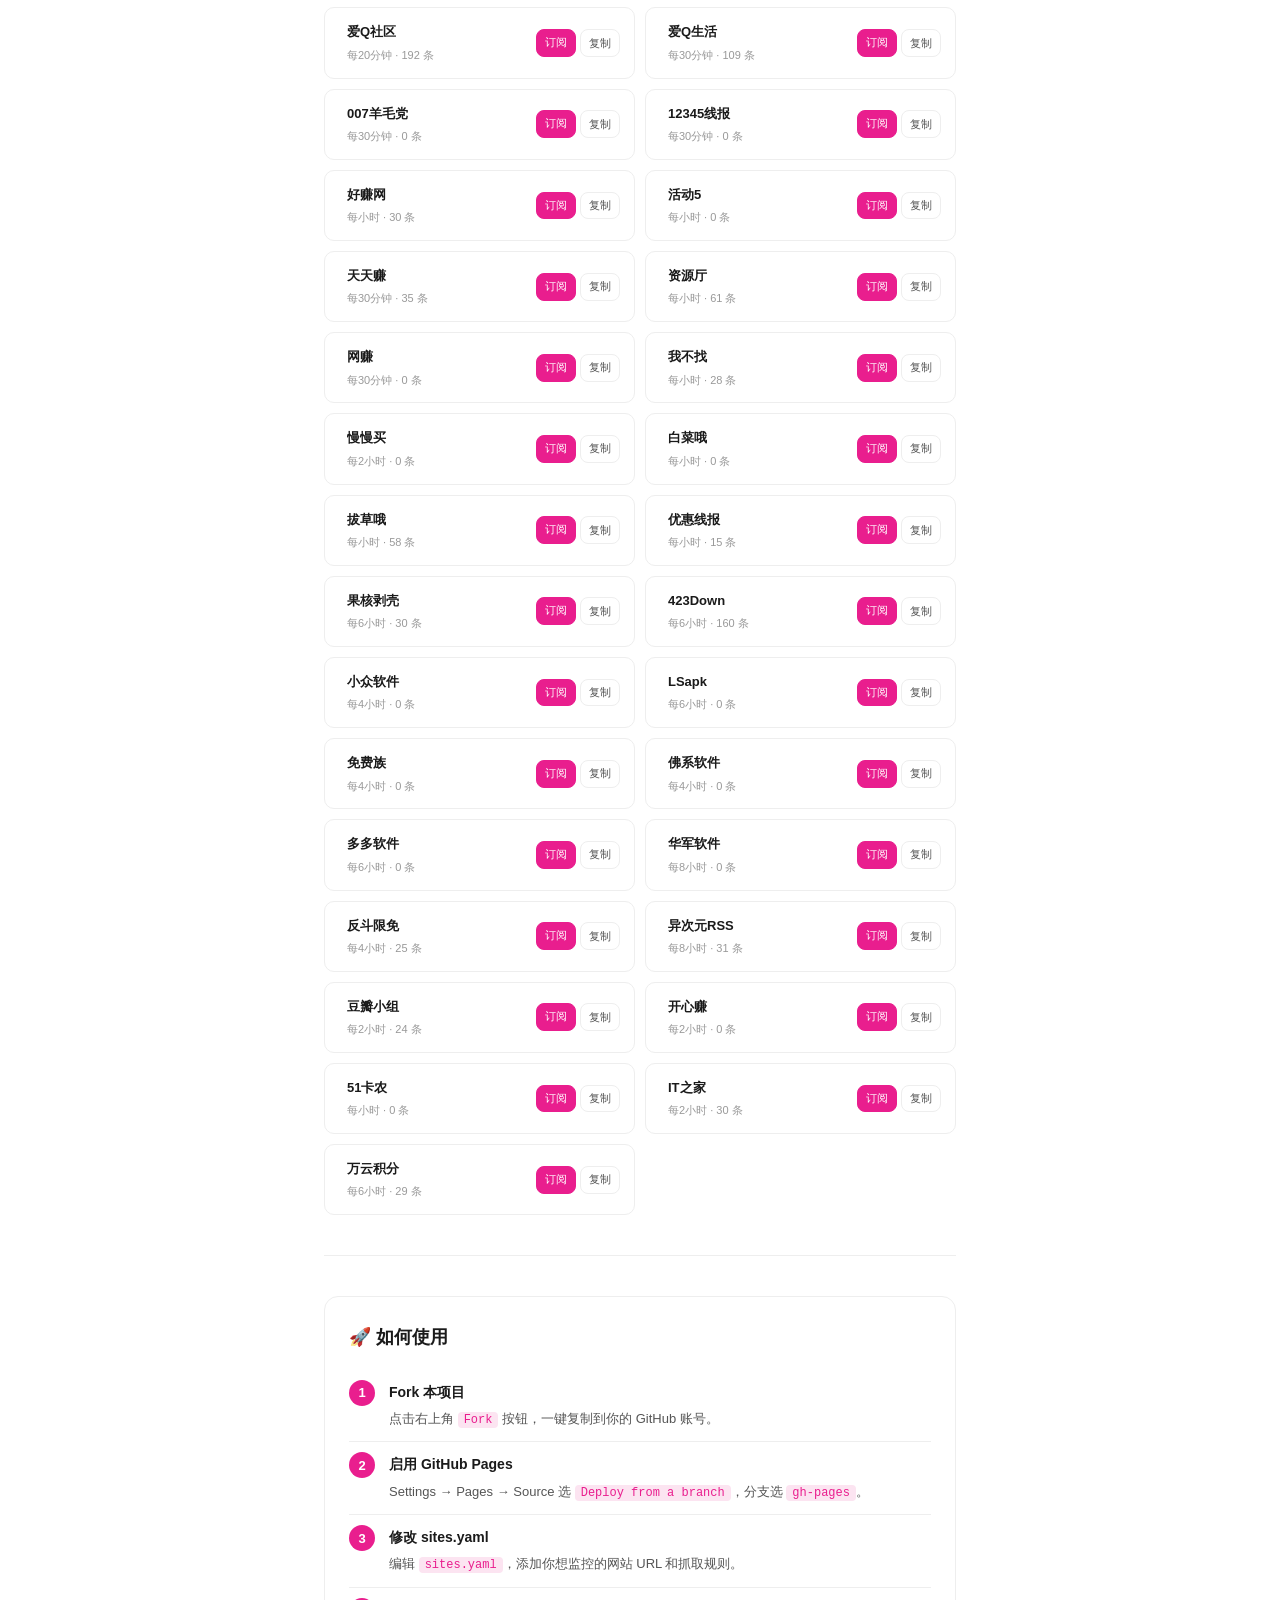
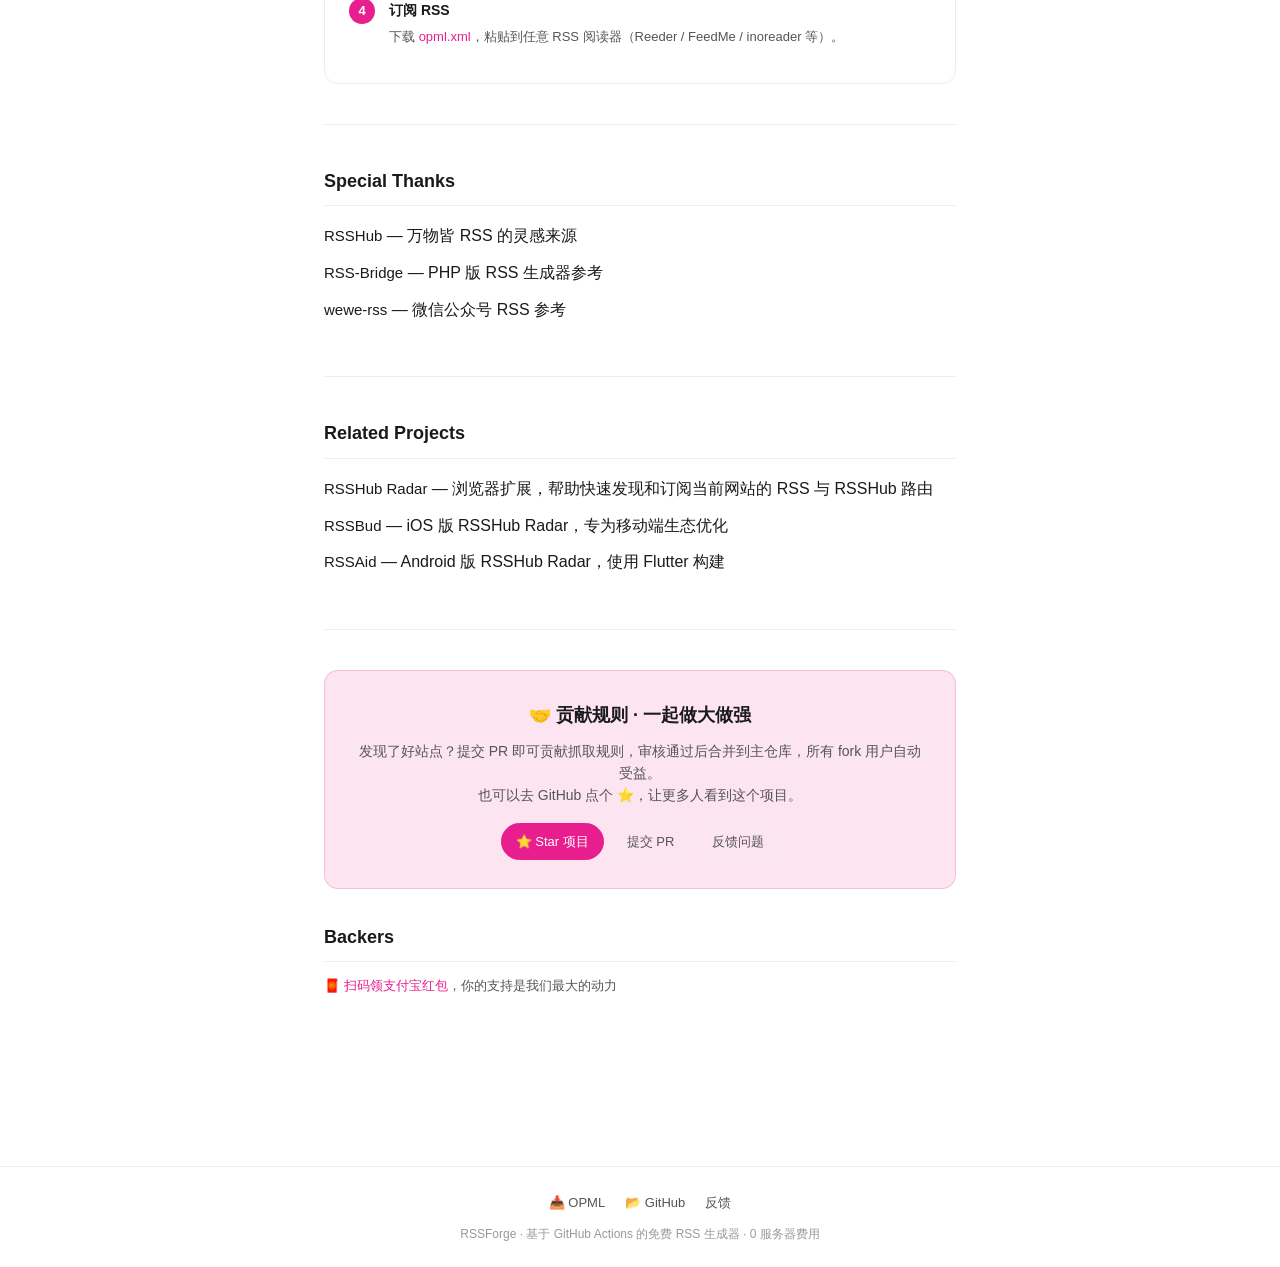
==== commit 106c7be8: "fix: 批量修复 60+ GitHub Issues（安全/稳定性/代码质量） CRITICAL 安全修复: - #79: cleanup-history.yml GITHUB_TOKEN 泄露 (" ====
--- a/index.html
+++ b/index.html
@@ -51,7 +51,18 @@
 }
 a:hover { color: var(--pink-dark); text-decoration: underline; }
 
-
+/* ==================== 支付宝弹窗 ==================== */
+#alipay-modal {
+  display: none;
+  position: fixed;
+  inset: 0;
+  background: rgba(0,0,0,0.6);
+  z-index: 9999;
+  justify-content: center;
+  align-items: center;
+  backdrop-filter: blur(3px);
+}
+#alipay-modal.show { display: flex; }
 .modal-box {
   background: var(--bg);
   border-radius: 20px;
@@ -286,51 +297,6 @@
 /* ==================== 可订阅的 Feed 列表 ==================== */
 .feeds-section { margin: 32px 0; }
 .feeds-section > h2 { font-size: 18px; font-weight: 700; margin-bottom: 12px; padding-bottom: 8px; border-bottom: 1px solid var(--border); }
-
-.feed-toolbar {
-  display: flex;
-  gap: 8px;
-  margin-bottom: 16px;
-  flex-wrap: wrap;
-  align-items: center;
-}
-.feed-search {
-  flex: 1;
-  min-width: 180px;
-  padding: 8px 12px;
-  border: 1px solid var(--border);
-  border-radius: 8px;
-  font-size: 13px;
-  background: var(--bg2);
-  color: var(--text);
-  outline: none;
-  transition: border-color 0.2s;
-}
-.feed-search:focus { border-color: var(--pink); }
-.feed-search::placeholder { color: var(--text2); }
-.feed-filter-btn {
-  padding: 6px 12px;
-  border: 1px solid var(--border);
-  border-radius: 16px;
-  font-size: 12px;
-  background: var(--bg2);
-  color: var(--text2);
-  cursor: pointer;
-  transition: all 0.2s;
-}
-.feed-filter-btn:hover, .feed-filter-btn.active {
-  background: var(--pink);
-  color: white;
-  border-color: var(--pink);
-}
-.feed-count-info {
-  font-size: 12px;
-  color: var(--text2);
-  margin-bottom: 8px;
-}
-.feed-card.hidden { display: none !important; }
-.feed-parent-section.hidden { display: none !important; }
-.feed-parent-children .feed-card.hidden ~ .feed-card.hidden + .feed-card { }
 .feeds-grid {
   display: grid;
   grid-template-columns: repeat(auto-fill, minmax(240px, 1fr));
@@ -455,52 +421,7 @@
   .container { padding: 0 16px; }
   .logo-tagline { display: none; }
   .features { grid-template-columns: 1fr; }
-  
-.feed-toolbar {
-  display: flex;
-  gap: 8px;
-  margin-bottom: 16px;
-  flex-wrap: wrap;
-  align-items: center;
-}
-.feed-search {
-  flex: 1;
-  min-width: 180px;
-  padding: 8px 12px;
-  border: 1px solid var(--border);
-  border-radius: 8px;
-  font-size: 13px;
-  background: var(--bg2);
-  color: var(--text);
-  outline: none;
-  transition: border-color 0.2s;
-}
-.feed-search:focus { border-color: var(--pink); }
-.feed-search::placeholder { color: var(--text2); }
-.feed-filter-btn {
-  padding: 6px 12px;
-  border: 1px solid var(--border);
-  border-radius: 16px;
-  font-size: 12px;
-  background: var(--bg2);
-  color: var(--text2);
-  cursor: pointer;
-  transition: all 0.2s;
-}
-.feed-filter-btn:hover, .feed-filter-btn.active {
-  background: var(--pink);
-  color: white;
-  border-color: var(--pink);
-}
-.feed-count-info {
-  font-size: 12px;
-  color: var(--text2);
-  margin-bottom: 8px;
-}
-.feed-card.hidden { display: none !important; }
-.feed-parent-section.hidden { display: none !important; }
-.feed-parent-children .feed-card.hidden ~ .feed-card.hidden + .feed-card { }
-.feeds-grid { grid-template-columns: 1fr; }
+  .feeds-grid { grid-template-columns: 1fr; }
   .hero-title { font-size: 28px; }
   .modal-box { padding: 24px 16px; }
   .modal-qr img { width: 180px; height: 180px; }
@@ -509,7 +430,17 @@
 </head>
 <body>
 
-
+<!-- ==================== 支付宝弹窗 ==================== -->
+<div id="alipay-modal">
+  <div class="modal-box">
+    <div class="modal-badge">🧧 红包赞助</div>
+    <div class="modal-title">支付宝扫码领红包</div>
+    <div class="modal-sub">每天可领一次，消费直接抵扣</div>
+    <div class="modal-qr">
+      <img src="public/alipay-redpacket.jpg" alt="支付宝红包码"
+        onerror="this.src='data:image/svg+xml,<svg xmlns=\'http://www.w3.org/2000/svg\' viewBox=\'0 0 200 200\'><rect width=\'200\' height=\'200\' fill=\'%23f5f5f5\'/><text x=\'50%25\' y=\'50%25\' text-anchor=\'middle\' dy=\'.3em\' font-size=\'14\' fill=\'%23999\'>请替换为真实二维码</text></svg>'">
+      <div class="modal-qr-msg">截图保存 → 打开支付宝扫一扫</div>
+    </div>
     <div class="modal-tip">
       💡 这个项目完全免费，无服务器费用。<br>
       如果对你有帮助，欢迎领个红包支持一下 ❤️
@@ -538,7 +469,6 @@
     <nav class="nav-links">
       <a class="nav-link" href="opml.xml" download>📥 OPML</a>
       <a class="nav-link" href="https://github.com/gitfox-enter/RSSForge" target="_blank">📂 GitHub</a>
-      <a class="nav-link" href="health.html">📡 监控</a>
       <a class="nav-link pink" href="https://github.com/gitfox-enter/RSSForge/fork" target="_blank">Fork 自建</a>
     </nav>
   </div>
@@ -598,14 +528,6 @@
     <p style="font-size:13px;color:var(--text2);margin-bottom:14px">
       点击「订阅」获取该站点的 RSS 链接，复制到 RSS 阅读器中添加。
     </p>
-    <div class="feed-toolbar">
-      <input class="feed-search" type="text" id="feed-search" placeholder="🔍 搜索站点名称...">
-      <button class="feed-filter-btn active" data-filter="all" onclick="filterFeeds('all', this)">全部</button>
-      <button class="feed-filter-btn" data-filter="high" onclick="filterFeeds('high', this)">高频</button>
-      <button class="feed-filter-btn" data-filter="medium" onclick="filterFeeds('medium', this)">中频</button>
-      <button class="feed-filter-btn" data-filter="low" onclick="filterFeeds('low', this)">低频</button>
-    </div>
-    <div class="feed-count-info" id="feed-count-info"></div>
     <div class="feeds-grid" id="feeds-grid">
       <!-- 由 JS 动态渲染 -->
     </div>
@@ -699,6 +621,7 @@
   <div class="section">
     <h2 class="section-title">Backers</h2>
     <p style="font-size:13px;color:var(--text2)">
+      🧧 <a href="javascript:void(0)" onclick="document.getElementById('alipay-modal').classList.add('show')">扫码领支付宝红包</a>，你的支持是我们最大的动力
     </p>
   </div>
 
@@ -720,19 +643,25 @@
 <!-- ==================== Scripts ==================== -->
 <script>
 /* ========== 弹窗 ========== */
+function closeAlipay() {
+  document.getElementById('alipay-modal').classList.remove('show');
+}
+if (!sessionStorage.getItem('rssforge_alipay_shown')) {
+  window.addEventListener('load', function() {
+    document.getElementById('alipay-modal').classList.add('show');
+    sessionStorage.setItem('rssforge_alipay_shown', '1');
+  });
 }
 
 /* ========== 复制链接 ========== */
-function copyFeedLink(feedUrl, ev) {
+function copyFeedLink(feedUrl, event) {
   var full = location.origin + location.pathname.replace(/[^/]*$/, '') + feedUrl;
-  var btn = ev && ev.target ? ev.target : null;
+  var btn = event.target;
   navigator.clipboard.writeText(full).then(function() {
-    if (btn) {
-      var orig = btn.textContent;
-      btn.textContent = '已复制 ✓';
-      btn.style.color = 'var(--pink)';
-      setTimeout(function() { btn.textContent = orig; btn.style.color = ''; }, 1500);
-    }
+    var orig = btn.textContent;
+    btn.textContent = '已复制 ✓';
+    btn.style.color = 'var(--pink)';
+    setTimeout(function() { btn.textContent = orig; btn.style.color = ''; }, 1500);
   }).catch(function() {
     prompt('复制链接:', full);
   });
@@ -746,8 +675,8 @@
   function renderCard(name, m) {
     var freq = m.freq_label || '定期更新';
     var count = m.count || 0;
-    var feedFile = m.feed_url ? 'feeds/' + m.feed_url.split('/').pop() : 'feeds/' + encodeURIComponent(name) + '.xml';
-    return '<div class="feed-card" data-tier="' + (m.tier || '') + '">'
+    var feedFile = 'feeds/' + encodeURIComponent(name) + '.xml';
+    return '<div class="feed-card">'
       + '<div class="feed-icon-wrap">'
       +   '<img class="feed-icon" src="' + escapeHtml(m.icon || '') + '" alt="' + escapeHtml(name) + '" onerror="this.style.display=\'none\';">'
       + '</div>'
@@ -812,56 +741,6 @@
       document.getElementById('feeds-grid').innerHTML =
         '<p style="color:var(--text2);font-size:13px">暂无数据，请等待 GitHub Actions 首次运行</p>';
     });
-
-  // Search & Filter
-  window._allFeedMeta = meta;
-  window.filterFeeds = function(tier, btn) {
-    document.querySelectorAll('.feed-filter-btn').forEach(function(b) { b.classList.remove('active'); });
-    btn.classList.add('active');
-    applyFilters(tier, document.getElementById('feed-search').value);
-  };
-  function applyFilters(tier, query) {
-    var grid = document.getElementById('feeds-grid');
-    var cards = grid.querySelectorAll('.feed-card');
-    var sections = grid.querySelectorAll('.feed-parent-section');
-    var q = query.trim().toLowerCase();
-    var visible = 0;
-    // Filter standalone cards
-    cards.forEach(function(card) {
-      var nameEl = card.querySelector('.feed-name');
-      var name = nameEl ? nameEl.textContent.toLowerCase() : '';
-      var matchName = !q || name.indexOf(q) !== -1;
-      var matchTier = tier === 'all' || (card.dataset.tier || card.closest('[data-tier]') || {}).tier === tier;
-      // Check data-tier on card itself or parent section
-      if (!card.dataset.tier && card.closest('.feed-parent-section')) {
-        matchTier = tier === 'all';
-      }
-      if (matchName) {
-        card.classList.remove('hidden');
-        visible++;
-      } else {
-        card.classList.add('hidden');
-      }
-    });
-    // Filter parent sections (hide if all children hidden)
-    sections.forEach(function(section) {
-      var children = section.querySelectorAll('.feed-parent-children .feed-card');
-      var anyVisible = false;
-      children.forEach(function(c) { if (!c.classList.contains('hidden')) anyVisible = true; });
-      section.classList.toggle('hidden', !anyVisible);
-    });
-    // Update count
-    var info = document.getElementById('feed-count-info');
-    if (info) {
-      var total = cards.length;
-      info.textContent = q ? '找到 ' + visible + ' / ' + total + ' 个站点' : '共 ' + total + ' 个站点';
-    }
-  }
-  document.getElementById('feed-search').addEventListener('input', function() {
-    var activeBtn = document.querySelector('.feed-filter-btn.active');
-    var tier = activeBtn ? activeBtn.dataset.filter : 'all';
-    applyFilters(tier, this.value);
-  });
 })();
 </script>
 </body>
